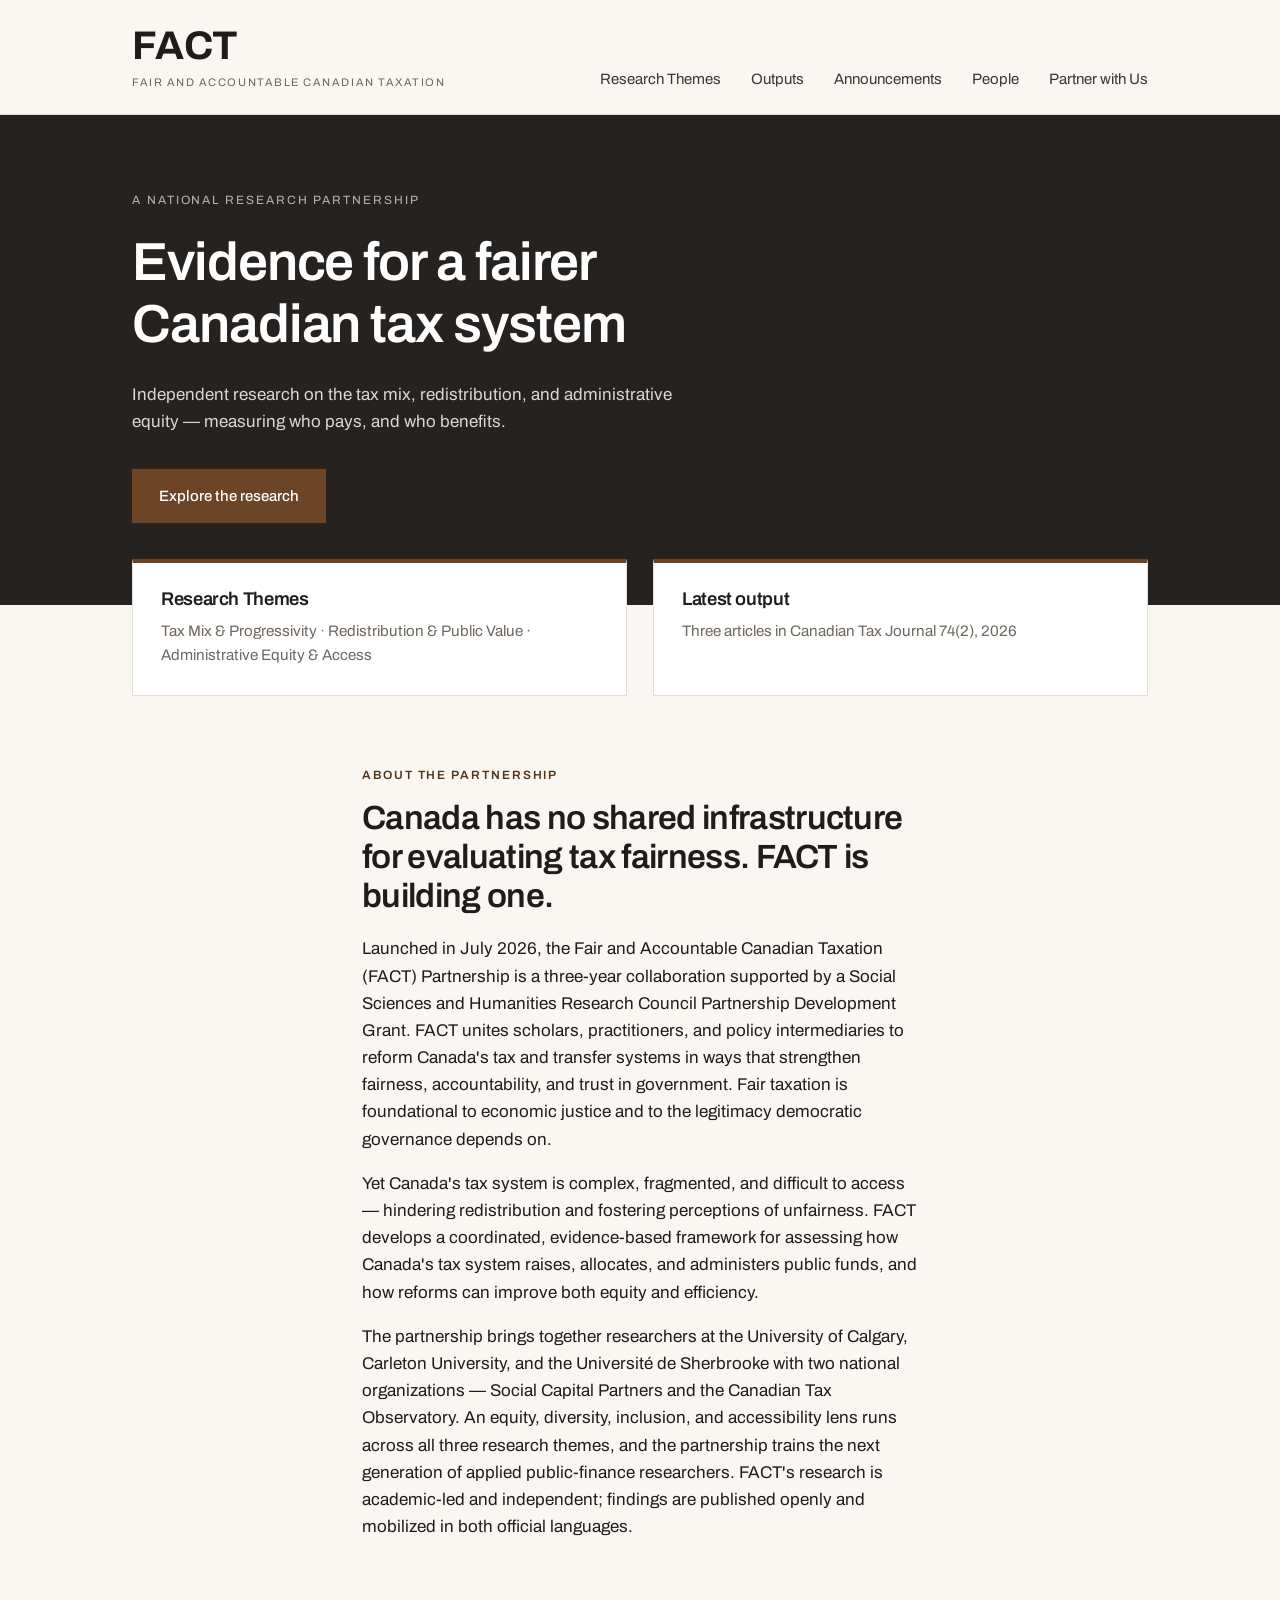
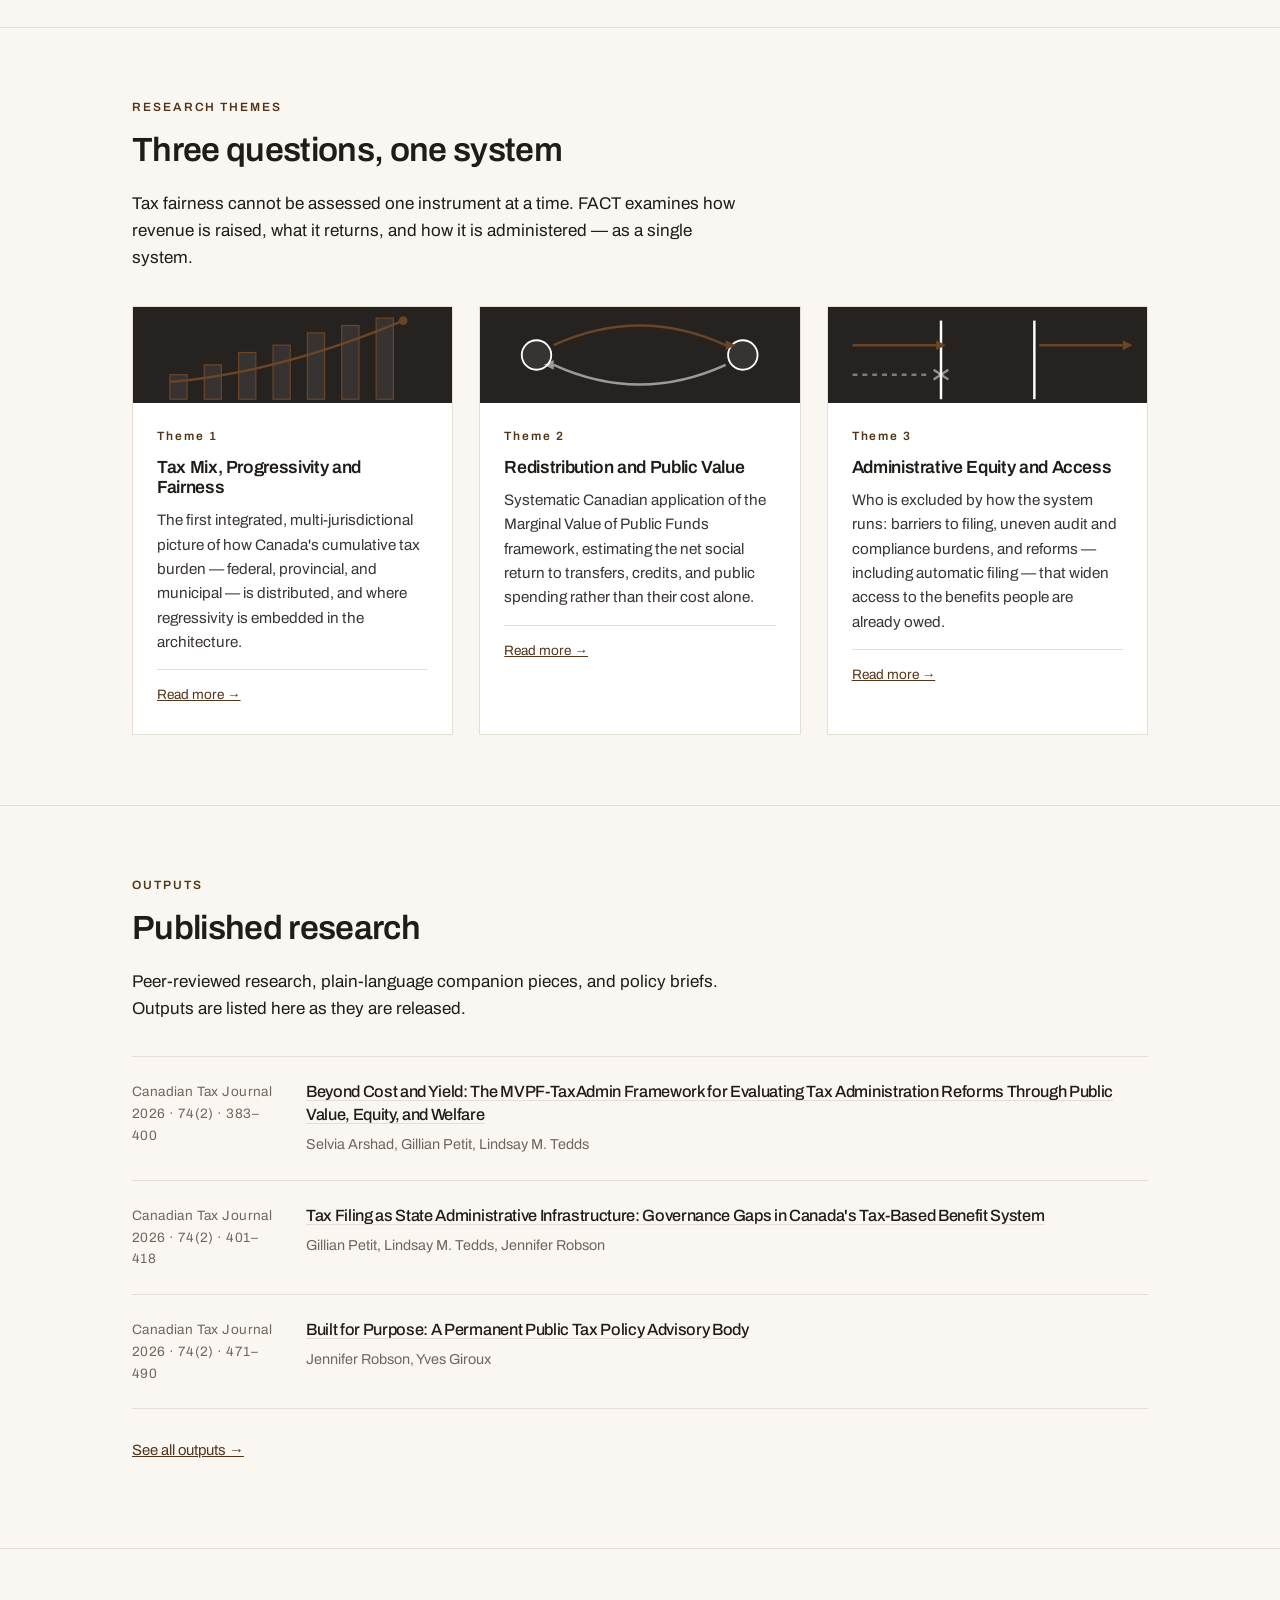
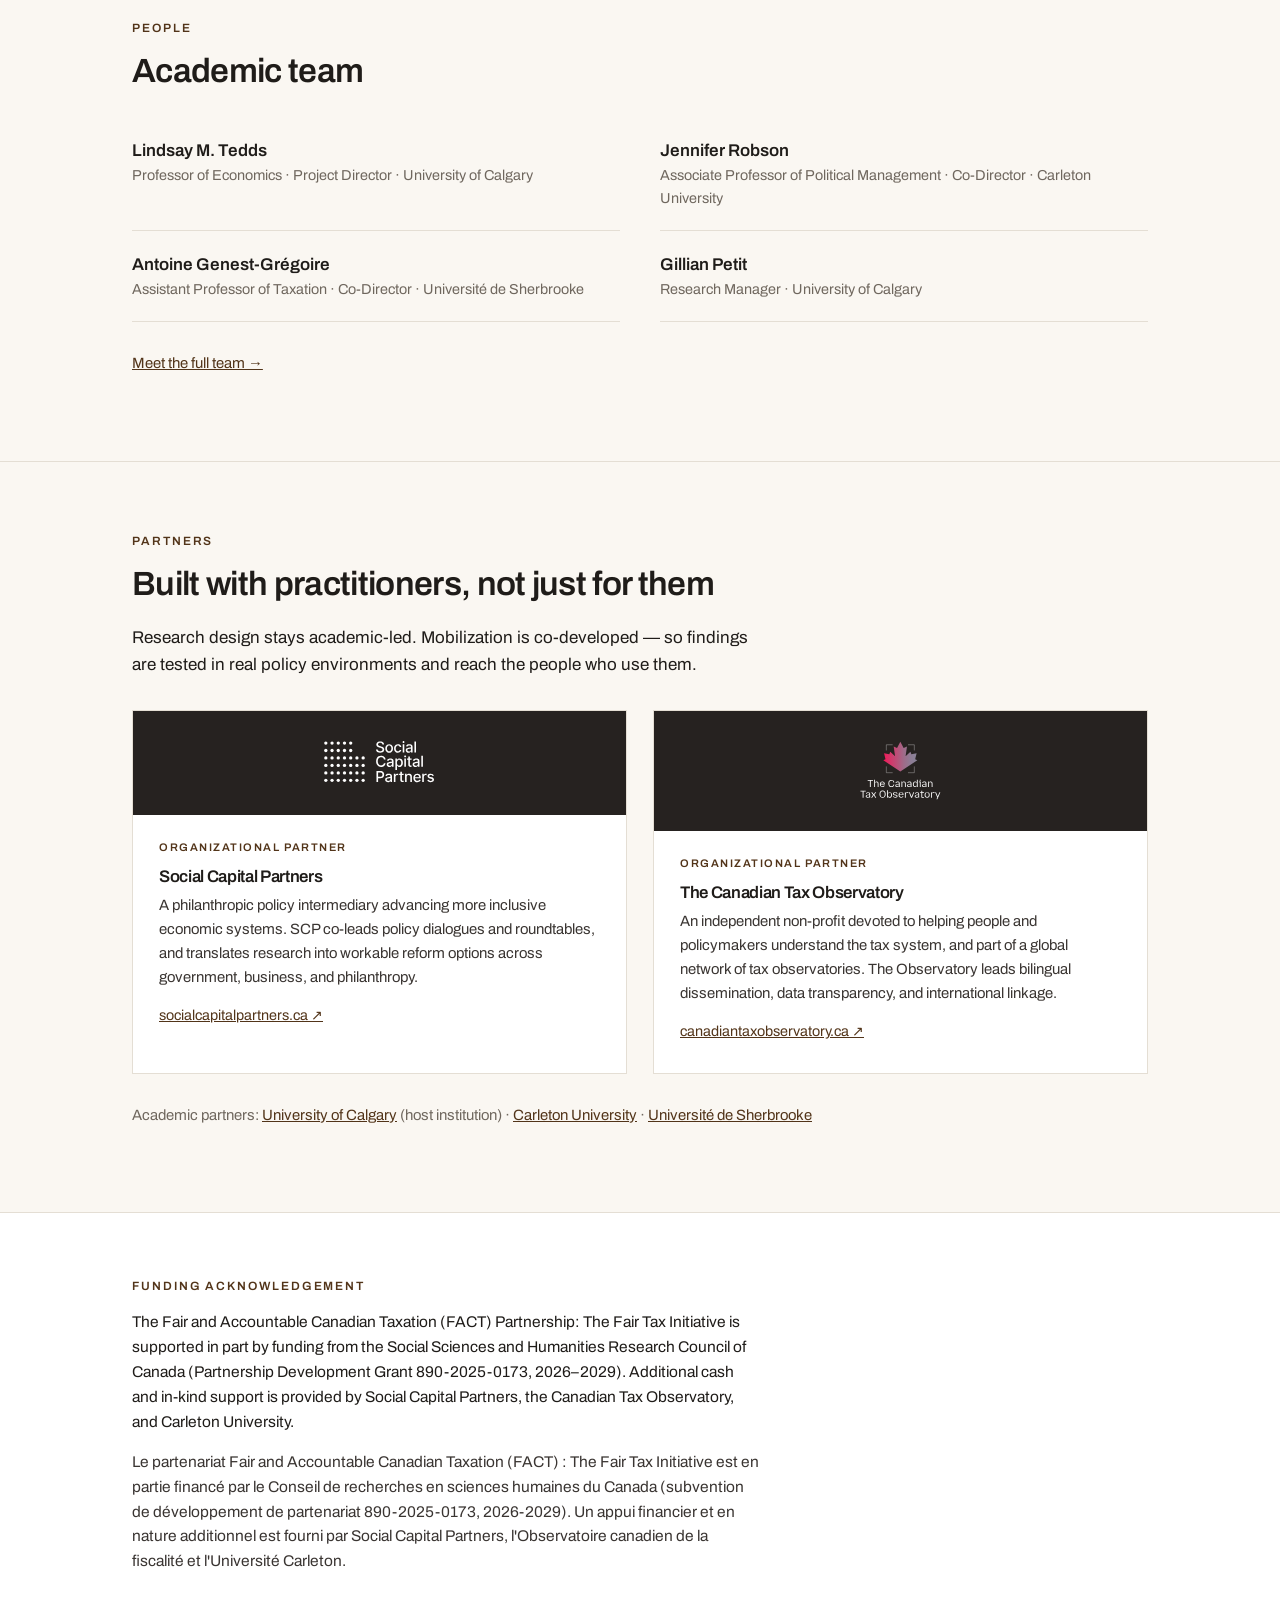
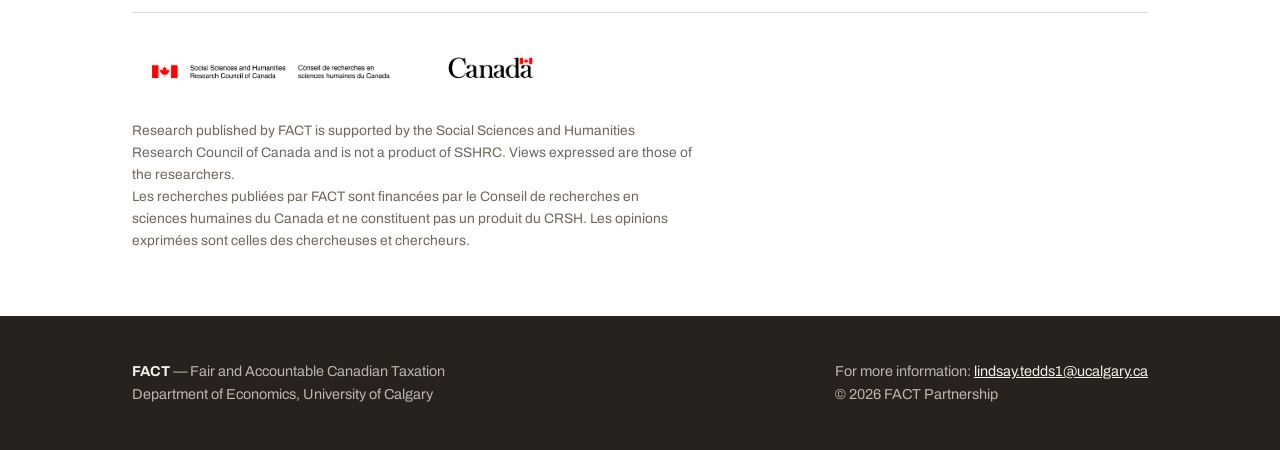
==== index.html @ dfdf55fe "Add files via upload" ====
<!DOCTYPE html>
<html lang="en">
<head>
<meta charset="utf-8">
<meta name="viewport" content="width=device-width, initial-scale=1">
<title>FACT — Fair and Accountable Canadian Taxation</title>

<meta name="description" content="FACT is a SSHRC-funded research partnership studying who pays and who benefits in Canada's tax system — tax mix and progressivity, redistribution and public value, and administrative equity.">
<meta name="keywords" content="tax fairness Canada, tax progressivity, marginal value of public funds, MVPF, tax administration, benefit take-up, auto-filing, SSHRC partnership, Canadian Tax Observatory, Social Capital Partners">
<link rel="canonical" href="https://factpartnership.ca/">
<meta name="robots" content="index, follow">
<meta name="author" content="Lindsay M. Tedds">
<meta property="og:type" content="website">
<meta property="og:title" content="FACT — Fair and Accountable Canadian Taxation">
<meta property="og:description" content="Independent research on the tax mix, redistribution, and administrative equity — measuring who pays, and who benefits.">
<meta property="og:url" content="https://factpartnership.ca/">
<meta property="og:site_name" content="FACT Partnership">
<meta name="twitter:card" content="summary">
<meta name="twitter:title" content="FACT — Fair and Accountable Canadian Taxation">
<meta name="twitter:description" content="Independent research on the tax mix, redistribution, and administrative equity — measuring who pays, and who benefits.">

<link rel="icon" href="data:image/svg+xml,%3Csvg xmlns='http://www.w3.org/2000/svg' viewBox='0 0 64 64'%3E%3Crect width='64' height='64' fill='%23262220'/%3E%3Ctext x='32' y='45' font-family='Georgia,serif' font-size='38' font-weight='700' fill='%23f7f4ef' text-anchor='middle'%3EF%3C/text%3E%3C/svg%3E">





<style>
/* latin */
@font-face {
  font-family: 'Archivo';
  font-style: normal;
  font-weight: 400;
  font-stretch: 100%;
  font-display: swap;
  src: url([data-uri]) format('woff2');
  unicode-range: U+0000-00FF, U+0131, U+0152-0153, U+02BB-02BC, U+02C6, U+02DA, U+02DC, U+0304, U+0308, U+0329, U+2000-206F, U+20AC, U+2122, U+2191, U+2193, U+2212, U+2215, U+FEFF, U+FFFD;
}
/* latin */
@font-face {
  font-family: 'Archivo';
  font-style: normal;
  font-weight: 500;
  font-stretch: 100%;
  font-display: swap;
  src: url([data-uri]) format('woff2');
  unicode-range: U+0000-00FF, U+0131, U+0152-0153, U+02BB-02BC, U+02C6, U+02DA, U+02DC, U+0304, U+0308, U+0329, U+2000-206F, U+20AC, U+2122, U+2191, U+2193, U+2212, U+2215, U+FEFF, U+FFFD;
}
/* latin */
@font-face {
  font-family: 'Archivo';
  font-style: normal;
  font-weight: 600;
  font-stretch: 100%;
  font-display: swap;
  src: url([data-uri]) format('woff2');
  unicode-range: U+0000-00FF, U+0131, U+0152-0153, U+02BB-02BC, U+02C6, U+02DA, U+02DC, U+0304, U+0308, U+0329, U+2000-206F, U+20AC, U+2122, U+2191, U+2193, U+2212, U+2215, U+FEFF, U+FFFD;
}
/* latin */
@font-face {
  font-family: 'Archivo';
  font-style: normal;
  font-weight: 700;
  font-stretch: 100%;
  font-display: swap;
  src: url([data-uri]) format('woff2');
  unicode-range: U+0000-00FF, U+0131, U+0152-0153, U+02BB-02BC, U+02C6, U+02DA, U+02DC, U+0304, U+0308, U+0329, U+2000-206F, U+20AC, U+2122, U+2191, U+2193, U+2212, U+2215, U+FEFF, U+FFFD;
}

</style>
<style>
/* FACT Partnership — factpartnership.ca
   Shared stylesheet. Colours and type live in :root below. */

:root{
  --ink:#262220;
  --ink-soft:#3a3532;
  --paper:#faf7f2;
  --card:#ffffff;
  --border:#e4ded4;
  --bronze:#6b4526;
  --bronze-dark:#523419;
  --text:#1f1c19;
  --muted:#6f675e;
  --on-dark:#f4f1ec;
  --on-dark-muted:#bdb5aa;
  --maxw:1080px;
}

*{box-sizing:border-box;}
html{scroll-behavior:smooth;}
body{
  margin:0;
  background:var(--paper);
  color:var(--text);
  font-family:'Archivo','Helvetica Neue',Arial,sans-serif;
  font-size:17px;
  line-height:1.6;
  -webkit-font-smoothing:antialiased;
}
h1,h2,h3{margin:0;font-weight:600;letter-spacing:-0.02em;line-height:1.15;}
p{margin:0 0 1em;}
a{color:var(--bronze-dark);}
a:focus-visible,button:focus-visible{outline:3px solid var(--bronze);outline-offset:3px;}

.wrap{max-width:var(--maxw);margin:0 auto;padding:0 32px;}

.skip{position:absolute;left:-9999px;}
.skip:focus{left:16px;top:16px;z-index:99;background:var(--card);padding:10px 16px;border:2px solid var(--bronze);}

/* ---------- Header ---------- */
.site-header{background:var(--paper);border-bottom:1px solid var(--border);}
.header-inner{display:flex;align-items:flex-end;justify-content:space-between;gap:24px;padding-top:26px;padding-bottom:22px;flex-wrap:wrap;}
.wordmark{display:block;text-decoration:none;color:var(--text);}
.wordmark .mark{font-size:40px;font-weight:700;letter-spacing:0.01em;line-height:1;}
.wordmark .expand{display:block;margin-top:7px;font-size:11px;letter-spacing:0.14em;text-transform:uppercase;color:var(--muted);}
nav ul{display:flex;gap:30px;list-style:none;margin:0;padding:0;flex-wrap:wrap;}
nav a{font-size:15px;color:var(--ink-soft);text-decoration:none;padding-bottom:5px;border-bottom:2px solid transparent;}
nav a:hover{border-bottom-color:var(--bronze);}
nav a.active{border-bottom-color:var(--bronze);color:var(--text);}

/* ---------- Hero ---------- */
.hero{background:var(--ink);color:var(--on-dark);padding:76px 0 82px;}
.hero--page{padding:56px 0 60px;}
.eyebrow{font-size:12px;letter-spacing:0.16em;text-transform:uppercase;color:var(--on-dark-muted);margin:0 0 22px;}
.hero h1{font-size:clamp(2.1rem,5.2vw,3.35rem);max-width:16ch;color:#fff;}
.hero--page h1{font-size:clamp(1.9rem,4.4vw,2.7rem);}
.hero .lede{margin:26px 0 34px;max-width:56ch;font-size:1.06rem;color:#ddd7ce;}
.hero--page .lede{margin-bottom:0;}
.btn{
  display:inline-block;background:var(--bronze);color:#fff;text-decoration:none;
  padding:14px 26px;font-size:15px;font-weight:500;border:1px solid var(--bronze);
  transition:background .18s ease;
}
.btn:hover{background:var(--bronze-dark);}

/* ---------- Cards row ---------- */
.card-row{display:grid;grid-template-columns:1fr 1fr;gap:26px;margin:-46px 0 0;position:relative;}
.card{
  background:var(--card);border:1px solid var(--border);border-top:4px solid var(--bronze);
  padding:26px 28px 28px;text-decoration:none;color:inherit;display:block;
}
.card h3{font-size:1.15rem;margin-bottom:8px;}
.card p{margin:0;color:var(--muted);font-size:0.95rem;}
a.card:hover{border-color:var(--bronze);}

/* ---------- Sections ---------- */
section{padding:70px 0;}
.section-label{font-size:12px;letter-spacing:0.16em;text-transform:uppercase;color:var(--bronze-dark);margin:0 0 14px;font-weight:600;}
h2{font-size:clamp(1.6rem,3.4vw,2.1rem);margin-bottom:20px;}
.measure{max-width:62ch;}
hr.rule{border:0;border-top:1px solid var(--border);margin:0;}

/* Themes */
.themes{display:grid;grid-template-columns:repeat(3,1fr);gap:26px;margin-top:34px;}
.theme{background:var(--card);border:1px solid var(--border);padding:0 0 28px;overflow:hidden;transition:border-color .18s ease,transform .18s ease;}
.theme:hover{border-color:var(--bronze);transform:translateY(-3px);}
.theme-motif{display:block;width:100%;height:96px;background:var(--ink);}
.theme-inner{padding:24px 24px 0;}
.theme .num{font-size:12px;letter-spacing:0.16em;color:var(--bronze-dark);font-weight:600;display:block;margin-bottom:12px;}
.theme h3{font-size:1.1rem;margin-bottom:10px;}
.theme p{font-size:0.95rem;color:var(--ink-soft);}
.theme .lead{font-size:0.85rem;color:var(--muted);margin:0;padding-top:14px;border-top:1px solid var(--border);}
.motif-line{stroke:#fff;fill:none;stroke-width:2;}
.motif-accent{stroke:var(--bronze);}
.motif-fill{fill:rgba(255,255,255,.08);}

/* Outputs */
.output{padding:24px 0;border-top:1px solid var(--border);display:grid;grid-template-columns:150px 1fr;gap:24px;}
.output:last-of-type{border-bottom:1px solid var(--border);}
.output .meta{font-size:0.85rem;color:var(--muted);letter-spacing:0.03em;}
.output h3{font-size:1.02rem;font-weight:500;line-height:1.4;margin-bottom:6px;}
.output h3 a{color:var(--text);text-decoration:none;border-bottom:1px solid var(--border);transition:border-color .15s ease;}
.output h3 a:hover{border-bottom-color:var(--bronze);}
.output .authors{font-size:0.9rem;color:var(--muted);margin:0;}

/* People */
.people{display:grid;grid-template-columns:repeat(2,1fr);gap:0 40px;margin-top:26px;}
.person{padding:20px 0;border-bottom:1px solid var(--border);}
.person .name{font-weight:600;}
.person .role{font-size:0.9rem;color:var(--muted);}

/* Partners */
.partners{display:grid;grid-template-columns:repeat(2,1fr);gap:26px;margin-top:32px;}
.partner{background:var(--card);border:1px solid var(--border);padding:26px 26px 28px;}
.partner .kind{font-size:11px;letter-spacing:0.14em;text-transform:uppercase;color:var(--bronze-dark);font-weight:600;display:block;margin-bottom:10px;}
.partner{padding:0;overflow:hidden;}
.partner-logo{display:flex;align-items:center;justify-content:center;background:var(--ink);padding:30px 26px;min-height:92px;}
.partner-logo svg{width:auto;max-width:78%;max-height:44px;}
.partner-logo.cto svg{max-height:60px;max-width:60%;}
.partner-inner{padding:24px 26px 28px;}
.partner-logo-link{display:block;}
.partner h3{font-size:1.05rem;margin-bottom:8px;}
.partner p{font-size:0.93rem;color:var(--ink-soft);margin-bottom:12px;}
.partner a{font-size:0.9rem;}
.affil{margin-top:30px;font-size:0.93rem;color:var(--muted);}

/* ---------- Announcements ---------- */
.entry{
  padding:44px 0;
  border-bottom:1px solid var(--border);
  display:grid;
  grid-template-columns:190px 1fr;
  gap:36px;
  scroll-margin-top:24px;
}
.entry:first-of-type{border-top:1px solid var(--border);}
.entry-meta .date{font-size:0.9rem;color:var(--muted);display:block;margin-bottom:12px;}
.tag{
  display:inline-block;font-size:11px;letter-spacing:0.13em;text-transform:uppercase;
  font-weight:600;color:var(--bronze-dark);background:#f2e9df;
  border:1px solid #e3d3c1;padding:5px 10px;
}
.entry-body h2{font-size:clamp(1.3rem,2.6vw,1.6rem);margin-bottom:16px;max-width:26ch;}
.entry-body .standfirst{font-size:1.05rem;color:var(--ink-soft);}
.entry-body p{max-width:64ch;}
.entry-body ul{max-width:64ch;padding-left:20px;margin:0 0 1em;}
.entry-body li{margin-bottom:8px;}
.entry-links{margin-top:22px;padding-top:18px;border-top:1px solid var(--border);font-size:0.92rem;}
.entry-links a{margin-right:20px;}
.entry-note{
  margin-top:26px;padding:18px 20px;background:var(--card);
  border:1px solid var(--border);border-left:3px solid var(--bronze);
  font-size:0.92rem;color:var(--ink-soft);
}
.entry-note p:last-child{margin-bottom:0;}
.empty-note{margin-top:40px;color:var(--muted);font-size:0.95rem;}

/* ---------- Research page ---------- */
.tblock{
  padding:56px 0;
  border-top:1px solid var(--border);
  display:grid;
  grid-template-columns:190px 1fr;
  gap:36px;
  scroll-margin-top:24px;
}
.tblock-meta .num{
  display:block;font-size:12px;letter-spacing:0.16em;text-transform:uppercase;
  color:var(--bronze-dark);font-weight:600;margin-bottom:16px;
}
.tblock-meta .lead-name{display:block;font-size:0.92rem;font-weight:600;line-height:1.4;}
.tblock-meta .lead-affil{font-weight:400;color:var(--muted);font-size:0.87rem;}
.tblock-body h2{font-size:clamp(1.4rem,2.9vw,1.85rem);margin-bottom:16px;max-width:22ch;}
.tblock-body p{max-width:64ch;}
.tblock-body .standfirst{font-size:1.05rem;color:var(--ink-soft);}
.sub-label{
  font-size:11px;letter-spacing:0.15em;text-transform:uppercase;font-weight:600;
  color:var(--bronze-dark);margin:32px 0 10px;
}

.projects{margin-top:4px;}
.project{
  display:grid;grid-template-columns:118px 1fr;gap:20px;
  padding:18px 0;border-top:1px solid var(--border);
}
.project:last-child{border-bottom:1px solid var(--border);}
.project strong{display:block;font-weight:600;margin-bottom:5px;}
.project p{margin:0;font-size:0.94rem;color:var(--ink-soft);max-width:60ch;}
.status{
  display:inline-block;align-self:start;font-size:10px;letter-spacing:0.12em;
  text-transform:uppercase;font-weight:600;padding:4px 9px;white-space:nowrap;
}
.status--active{color:#4a5c2f;background:#eef2e4;border:1px solid #dbe3ca;}
.status--dev{color:var(--muted);background:#f1ede7;border:1px solid var(--border);}

@media (max-width:820px){
  .tblock{grid-template-columns:1fr;gap:14px;padding:38px 0;}
  .project{grid-template-columns:1fr;gap:8px;}
}

/* ---------- Funding / acknowledgement ---------- */
.funding{background:#fff;border-top:1px solid var(--border);padding:64px 0;}
.ack-msg{max-width:70ch;font-size:0.97rem;}
.ack-msg.fr{color:var(--ink-soft);}
.sig-area{margin:38px 0 0;padding:34px 0 0;border-top:1px solid var(--border);}
.sig-area img{display:block;width:100%;max-width:420px;height:auto;}
.sig-note{margin:22px 0 0;font-size:0.86rem;color:var(--muted);max-width:70ch;}

/* ---------- Footer ---------- */
footer{background:var(--ink);color:var(--on-dark-muted);padding:44px 0;font-size:0.9rem;}
footer a{color:var(--on-dark);}
.foot-inner{display:flex;justify-content:space-between;gap:24px;flex-wrap:wrap;}

@media (max-width:820px){
  .card-row,.themes,.partners,.people{grid-template-columns:1fr;}
  .card-row{margin-top:-34px;gap:18px;}
  .output{grid-template-columns:1fr;gap:8px;}
  .entry{grid-template-columns:1fr;gap:16px;padding:34px 0;}
  .header-inner{align-items:flex-start;}
  section{padding:52px 0;}
  .wrap{padding:0 22px;}
}
@media (prefers-reduced-motion:reduce){
  html{scroll-behavior:auto;}
  *{transition:none !important;}
}

</style>
</head>
<body>

<a class="skip" href="#main">Skip to main content</a>

<header class="site-header">
  <div class="wrap header-inner">
    <a class="wordmark" href="#top">
      <span class="mark">FACT</span>
      <span class="expand">Fair and Accountable Canadian Taxation</span>
    </a>
    <nav aria-label="Main">
      <ul>
        <li><a href="research.html">Research Themes</a></li>
        <li><a href="outputs.html">Outputs</a></li>
        <li><a href="announcements.html">Announcements</a></li>
        <li><a href="people.html">People</a></li>
        <li><a href="partner.html">Partner with Us</a></li>
      </ul>
    </nav>
  </div>
</header>

<main id="main">

  <div class="hero" id="top">
    <div class="wrap">
      <p class="eyebrow">A national research partnership</p>
      <h1>Evidence for a fairer Canadian tax system</h1>
      <p class="lede">Independent research on the tax mix, redistribution, and administrative equity — measuring who pays, and who benefits.</p>
      <a class="btn" href="research.html">Explore the research</a>
    </div>
  </div>

  <div class="wrap">
    <div class="card-row">
      <a class="card" href="research.html">
        <h3>Research Themes</h3>
        <p>Tax Mix &amp; Progressivity · Redistribution &amp; Public Value · Administrative Equity &amp; Access</p>
      </a>
      <a class="card" href="#outputs">
        <h3>Latest output</h3>
        <p>Three articles in Canadian Tax Journal 74(2), 2026</p>
      </a>
    </div>
  </div>

  <section id="about">
    <div class="wrap measure">
      <p class="section-label">About the partnership</p>
      <h2>Canada has no shared infrastructure for evaluating tax fairness. FACT is building one.</h2>
      <p>Launched in July 2026, the Fair and Accountable Canadian Taxation (FACT) Partnership is a three-year collaboration supported by a Social Sciences and Humanities Research Council Partnership Development Grant. FACT unites scholars, practitioners, and policy intermediaries to reform Canada's tax and transfer systems in ways that strengthen fairness, accountability, and trust in government. Fair taxation is foundational to economic justice and to the legitimacy democratic governance depends on.</p>
      <p>Yet Canada's tax system is complex, fragmented, and difficult to access — hindering redistribution and fostering perceptions of unfairness. FACT develops a coordinated, evidence-based framework for assessing how Canada's tax system raises, allocates, and administers public funds, and how reforms can improve both equity and efficiency.</p>
      <p>The partnership brings together researchers at the University of Calgary, Carleton University, and the Université de Sherbrooke with two national organizations — Social Capital Partners and the Canadian Tax Observatory. An equity, diversity, inclusion, and accessibility lens runs across all three research themes, and the partnership trains the next generation of applied public-finance researchers. FACT's research is academic-led and independent; findings are published openly and mobilized in both official languages.</p>
    </div>
  </section>

  <hr class="rule">

  <section id="themes">
    <div class="wrap">
      <p class="section-label">Research themes</p>
      <h2>Three questions, one system</h2>
      <p class="measure">Tax fairness cannot be assessed one instrument at a time. FACT examines how revenue is raised, what it returns, and how it is administered — as a single system.</p>

      <div class="themes">
        <article class="theme">
          <svg class="theme-motif" viewBox="0 0 260 96" preserveAspectRatio="xMidYMid slice" xmlns="http://www.w3.org/2000/svg" role="img" aria-label="Rising distribution bars with a progressivity curve">
            <rect x="30" y="64" width="14" height="20" class="motif-fill" stroke="#6b4526" stroke-width="1"/>
            <rect x="58" y="56" width="14" height="28" class="motif-fill" stroke="#6b4526" stroke-width="1"/>
            <rect x="86" y="46" width="14" height="38" class="motif-fill" stroke="#6b4526" stroke-width="1"/>
            <rect x="114" y="40" width="14" height="44" class="motif-fill" stroke="#6b4526" stroke-width="1"/>
            <rect x="142" y="30" width="14" height="54" class="motif-fill" stroke="#6b4526" stroke-width="1"/>
            <rect x="170" y="24" width="14" height="60" class="motif-fill" stroke="#6b4526" stroke-width="1"/>
            <rect x="198" y="18" width="14" height="66" class="motif-fill" stroke="#6b4526" stroke-width="1"/>
            <path d="M30 70 Q120 62 220 20" class="motif-line motif-accent" stroke-width="2.2"/>
            <circle cx="220" cy="20" r="3.5" fill="#6b4526"/>
          </svg>
          <div class="theme-inner">
            <span class="num">Theme 1</span>
            <h3>Tax Mix, Progressivity and Fairness</h3>
            <p>The first integrated, multi-jurisdictional picture of how Canada's cumulative tax burden — federal, provincial, and municipal — is distributed, and where regressivity is embedded in the architecture.</p>
            <p class="lead"><a href="research.html#theme-1">Read more &rarr;</a></p>
          </div>
        </article>
        <article class="theme">
          <svg class="theme-motif" viewBox="0 0 260 96" preserveAspectRatio="xMidYMid slice" xmlns="http://www.w3.org/2000/svg" role="img" aria-label="Value flowing between two poles and returning">
            <circle cx="46" cy="48" r="12" class="motif-fill" stroke="#fff" stroke-width="1.5"/>
            <circle cx="214" cy="48" r="12" class="motif-fill" stroke="#fff" stroke-width="1.5"/>
            <path d="M60 40 Q130 8 200 40" class="motif-line motif-accent" stroke-width="2.2"/>
            <path d="M200 56 Q130 88 60 56" class="motif-line" stroke-width="2" opacity="0.55"/>
            <polygon points="200,36 208,40 200,44" fill="#6b4526"/>
            <polygon points="60,52 52,56 60,60" fill="#fff" opacity="0.55"/>
          </svg>
          <div class="theme-inner">
            <span class="num">Theme 2</span>
            <h3>Redistribution and Public Value</h3>
            <p>Systematic Canadian application of the Marginal Value of Public Funds framework, estimating the net social return to transfers, credits, and public spending rather than their cost alone.</p>
            <p class="lead"><a href="research.html#theme-2">Read more &rarr;</a></p>
          </div>
        </article>
        <article class="theme">
          <svg class="theme-motif" viewBox="0 0 260 96" preserveAspectRatio="xMidYMid slice" xmlns="http://www.w3.org/2000/svg" role="img" aria-label="A gateway where some paths pass through and one is blocked">
            <line x1="92" y1="20" x2="92" y2="84" class="motif-line" stroke-width="2"/>
            <line x1="168" y1="20" x2="168" y2="84" class="motif-line" stroke-width="2"/>
            <path d="M20 40 L88 40" class="motif-line motif-accent" stroke-width="2.2"/>
            <polygon points="88,36 96,40 88,44" fill="#6b4526"/>
            <path d="M172 40 L240 40" class="motif-line motif-accent" stroke-width="2.2"/>
            <polygon points="240,36 248,40 240,44" fill="#6b4526"/>
            <path d="M20 64 L84 64" class="motif-line" stroke-width="2" opacity="0.4" stroke-dasharray="4 4"/>
            <line x1="86" y1="60" x2="98" y2="68" class="motif-line" stroke-width="1.6" opacity="0.5"/>
            <line x1="98" y1="60" x2="86" y2="68" class="motif-line" stroke-width="1.6" opacity="0.5"/>
          </svg>
          <div class="theme-inner">
            <span class="num">Theme 3</span>
            <h3>Administrative Equity and Access</h3>
            <p>Who is excluded by how the system runs: barriers to filing, uneven audit and compliance burdens, and reforms — including automatic filing — that widen access to the benefits people are already owed.</p>
            <p class="lead"><a href="research.html#theme-3">Read more &rarr;</a></p>
          </div>
        </article>
      </div>
    </div>
  </section>

  <hr class="rule">

  <section id="outputs">
    <div class="wrap">
      <p class="section-label">Outputs</p>
      <h2>Published research</h2>
      <p class="measure">Peer-reviewed research, plain-language companion pieces, and policy briefs. Outputs are listed here as they are released.</p>

      <div style="margin-top:34px">
        <article class="output">
          <div class="meta">Canadian Tax Journal<br>2026 · 74(2) · 383&ndash;400</div>
          <div>
            <h3><a href="https://doi.org/10.32721/ctj.2026.74.2.pf.arshad" target="_blank" rel="noopener">Beyond Cost and Yield: The MVPF-TaxAdmin Framework for Evaluating Tax Administration Reforms Through Public Value, Equity, and Welfare</a></h3>
            <p class="authors">Selvia Arshad, Gillian Petit, Lindsay M. Tedds</p>
          </div>
        </article>
        <article class="output">
          <div class="meta">Canadian Tax Journal<br>2026 · 74(2) · 401&ndash;418</div>
          <div>
            <h3><a href="https://doi.org/10.32721/ctj.2026.74.2.pf.petit" target="_blank" rel="noopener">Tax Filing as State Administrative Infrastructure: Governance Gaps in Canada's Tax-Based Benefit System</a></h3>
            <p class="authors">Gillian Petit, Lindsay M. Tedds, Jennifer Robson</p>
          </div>
        </article>
        <article class="output">
          <div class="meta">Canadian Tax Journal<br>2026 · 74(2) · 471&ndash;490</div>
          <div>
            <h3><a href="https://doi.org/10.32721/ctj.2026.74.2.sym.robson" target="_blank" rel="noopener">Built for Purpose: A Permanent Public Tax Policy Advisory Body</a></h3>
            <p class="authors">Jennifer Robson, Yves Giroux</p>
          </div>
        </article>
      </div>
      <p class="affil"><a href="outputs.html">See all outputs &rarr;</a></p>
    </div>
  </section>

  <hr class="rule">

  <section id="people">
    <div class="wrap">
      <p class="section-label">People</p>
      <h2>Academic team</h2>
      <div class="people">
        <div class="person">
          <div class="name">Lindsay M. Tedds</div>
          <div class="role">Professor of Economics · Project Director · University of Calgary</div>
        </div>
        <div class="person">
          <div class="name">Jennifer Robson</div>
          <div class="role">Associate Professor of Political Management · Co-Director · Carleton University</div>
        </div>
        <div class="person">
          <div class="name">Antoine Genest-Grégoire</div>
          <div class="role">Assistant Professor of Taxation · Co-Director · Université de Sherbrooke</div>
        </div>
        <div class="person">
          <div class="name">Gillian Petit</div>
          <div class="role">Research Manager · University of Calgary</div>
        </div>
      </div>
      <p class="affil"><a href="people.html">Meet the full team &rarr;</a></p>
    </div>
  </section>

  <hr class="rule">

  <section id="partners">
    <div class="wrap">
      <p class="section-label">Partners</p>
      <h2>Built with practitioners, not just for them</h2>
      <p class="measure">Research design stays academic-led. Mobilization is co-developed — so findings are tested in real policy environments and reach the people who use them.</p>

      <div class="partners">
        <article class="partner">
          <a class="partner-logo-link" href="https://socialcapitalpartners.ca/" target="_blank" rel="noopener" aria-label="Social Capital Partners website">
            <div class="partner-logo scp"><svg role="img" aria-label="Social Capital Partners" id="scp-Layer_1" xmlns="http://www.w3.org/2000/svg" version="1.1" viewBox="0 0 899.2 357.5">
  
  <defs>
    <style>
      .scp-st0 {
        fill: #fff;
      }
    </style>
  </defs>
  <g>
    <path class="scp-st0" d="M456.1,94.9c-6.7,0-12.4-1-17.3-3.1-4.9-2.1-8.7-5.1-11.5-9-2.8-3.9-4.3-8.6-4.6-13.9h13.5c.3,3.2,1.3,5.9,3.1,8.1,1.8,2.1,4.2,3.7,7.1,4.8,2.9,1,6.1,1.6,9.6,1.6s7.2-.6,10.2-1.8c3-1.2,5.3-2.9,7-5.1,1.7-2.2,2.5-4.7,2.5-7.6s-.7-4.8-2.2-6.5-3.5-3.1-6.1-4.2c-2.6-1.1-5.4-2.1-8.6-2.9l-10.5-2.9c-7.2-1.9-12.9-4.8-17-8.6-4.2-3.8-6.2-8.8-6.2-15s1.4-9.6,4.2-13.5c2.8-3.8,6.5-6.8,11.3-8.9,4.8-2.1,10.1-3.2,16.1-3.2s11.4,1.1,16,3.2c4.6,2.1,8.3,5,11,8.7,2.7,3.7,4.1,7.9,4.2,12.7h-13c-.5-4.1-2.4-7.3-5.7-9.6-3.3-2.3-7.6-3.4-12.7-3.4s-6.7.6-9.4,1.7c-2.7,1.1-4.8,2.7-6.2,4.7-1.5,2-2.2,4.3-2.2,6.9s.9,5.1,2.6,6.8c1.7,1.8,3.9,3.1,6.3,4.2,2.5,1,4.9,1.8,7.2,2.5l8.7,2.3c2.8.7,5.7,1.7,8.7,2.9s5.8,2.8,8.4,4.7c2.6,1.9,4.6,4.3,6.2,7.2,1.6,2.9,2.4,6.3,2.4,10.3s-1.3,9.4-3.9,13.4c-2.6,3.9-6.3,7-11.3,9.3-4.9,2.3-10.9,3.4-17.8,3.4Z"/>
    <path class="scp-st0" d="M529.5,94.9c-6.3,0-11.7-1.4-16.4-4.3-4.7-2.9-8.3-6.9-10.9-12.1-2.6-5.2-3.9-11.2-3.9-18.1s1.3-13,3.9-18.2c2.6-5.2,6.2-9.2,10.9-12.1,4.7-2.9,10.2-4.3,16.4-4.3s11.8,1.4,16.5,4.3c4.7,2.9,8.3,6.9,10.9,12.1,2.6,5.2,3.9,11.3,3.9,18.2s-1.3,12.9-3.9,18.1c-2.6,5.2-6.2,9.2-10.9,12.1-4.7,2.9-10.2,4.3-16.5,4.3ZM529.5,83.9c4.1,0,7.5-1.1,10.2-3.2,2.7-2.2,4.7-5,6-8.6,1.3-3.6,1.9-7.5,1.9-11.7s-.6-8.3-1.9-11.9c-1.3-3.6-3.3-6.5-6-8.6-2.7-2.2-6.1-3.2-10.2-3.2s-7.4,1.1-10.1,3.2c-2.7,2.2-4.6,5-6,8.6-1.3,3.6-2,7.5-2,11.9s.7,8.1,2,11.7c1.3,3.6,3.3,6.4,6,8.6,2.7,2.2,6,3.2,10.1,3.2Z"/>
    <path class="scp-st0" d="M600.6,94.9c-6.4,0-12-1.5-16.6-4.4-4.7-3-8.3-7-10.8-12.2-2.5-5.2-3.8-11.1-3.8-17.8s1.3-12.8,3.9-18c2.6-5.2,6.2-9.3,10.8-12.2,4.6-2.9,10.1-4.4,16.4-4.4s9.6.9,13.6,2.8c4,1.9,7.2,4.5,9.6,7.9,2.5,3.4,3.9,7.3,4.3,11.9h-12.7c-.4-2.1-1.3-4.1-2.5-5.8-1.3-1.8-2.9-3.2-4.9-4.2-2-1-4.5-1.6-7.2-1.6s-6.8.9-9.5,2.8c-2.7,1.9-4.8,4.6-6.3,8.1-1.5,3.5-2.3,7.7-2.3,12.5s.7,9,2.2,12.6c1.5,3.6,3.6,6.4,6.3,8.3,2.7,1.9,5.9,2.9,9.5,2.9s7-1,9.6-3.1c2.7-2.1,4.4-4.9,5.1-8.5h12.7c-.4,4.4-1.8,8.2-4.2,11.6-2.4,3.4-5.5,6.1-9.5,8-4,2-8.6,2.9-13.8,2.9Z"/>
    <path class="scp-st0" d="M646.3,16.3c-2.3,0-4.2-.8-5.8-2.3-1.6-1.5-2.4-3.3-2.4-5.4s.8-4,2.4-5.5c1.6-1.5,3.5-2.3,5.8-2.3s4.2.8,5.8,2.3c1.6,1.5,2.4,3.4,2.4,5.5s-.8,3.9-2.4,5.4c-1.6,1.5-3.5,2.3-5.8,2.3ZM639.7,93.5V26.6h12.9v66.9h-12.9Z"/>
    <path class="scp-st0" d="M687,94.9c-4.2,0-8.1-.8-11.5-2.4-3.4-1.6-6.1-3.9-8.1-6.9-2-3-3-6.7-3-11.1s.7-6.9,2.2-9.3c1.5-2.4,3.4-4.3,5.9-5.8,2.5-1.4,5.2-2.5,8.3-3.2,3-.7,6.1-1.3,9.3-1.7,4-.4,7.3-.8,9.8-1.1,2.5-.3,4.3-.8,5.4-1.5,1.1-.7,1.7-1.8,1.7-3.4v-.3c0-3.8-1.1-6.7-3.2-8.8-2.1-2.1-5.3-3.1-9.5-3.1s-7.8.9-10.3,2.8c-2.5,1.9-4.3,4-5.2,6.4l-12.3-2.8c1.5-4.1,3.6-7.4,6.4-9.8,2.8-2.5,6-4.3,9.7-5.5,3.7-1.2,7.5-1.7,11.5-1.7s5.5.3,8.5.9c3,.6,5.8,1.8,8.5,3.4,2.7,1.7,4.8,4,6.5,7.1,1.7,3.1,2.5,7,2.5,11.9v44.4h-12.8v-9.2h-.5c-.8,1.6-2,3.3-3.7,4.9-1.7,1.6-3.9,3-6.5,4.1-2.6,1.1-5.8,1.6-9.5,1.6ZM689.8,84.5c3.6,0,6.7-.7,9.3-2.1,2.6-1.4,4.5-3.3,5.9-5.6,1.4-2.3,2-4.8,2-7.4v-8.7c-.5.4-1.4.9-2.7,1.3-1.3.4-2.8.7-4.5,1-1.7.3-3.3.5-4.9.7-1.6.2-2.9.4-4,.5-2.5.4-4.8.9-6.9,1.6-2.1.7-3.7,1.8-5,3.2-1.3,1.4-1.9,3.3-1.9,5.6s1.2,5.7,3.6,7.3c2.4,1.6,5.4,2.5,9.1,2.5Z"/>
    <path class="scp-st0" d="M747.8,4.3v89.2h-12.9V4.3h12.9Z"/>
    <path class="scp-st0" d="M463.5,210.9c-7.7,0-14.5-1.8-20.6-5.5-6.1-3.7-10.8-8.9-14.3-15.8-3.5-6.8-5.2-15-5.2-24.5s1.7-17.7,5.2-24.6c3.5-6.8,8.3-12.1,14.3-15.8,6-3.7,12.9-5.5,20.6-5.5s9.1.7,13.3,2c4.1,1.4,7.8,3.3,11.1,5.9,3.3,2.6,6,5.8,8.1,9.5,2.1,3.8,3.6,8,4.3,12.8h-13.5c-.5-2.9-1.5-5.5-2.9-7.7-1.4-2.2-3.2-4.1-5.2-5.6-2.1-1.5-4.4-2.7-6.9-3.5-2.5-.8-5.2-1.2-8.1-1.2-5.1,0-9.7,1.3-13.8,3.9-4.1,2.6-7.3,6.4-9.6,11.4-2.3,5-3.5,11.1-3.5,18.3s1.2,13.4,3.5,18.3c2.4,5,5.6,8.7,9.6,11.3,4.1,2.6,8.6,3.8,13.7,3.8s5.5-.4,8-1.1c2.5-.8,4.8-1.9,6.9-3.4,2.1-1.5,3.8-3.4,5.2-5.5,1.4-2.2,2.4-4.7,3-7.6h13.5c-.7,4.4-2.1,8.5-4.1,12.1-2.1,3.7-4.7,6.8-8,9.5-3.2,2.7-6.9,4.7-11.1,6.2-4.2,1.5-8.7,2.2-13.6,2.2Z"/>
    <path class="scp-st0" d="M532.2,211.1c-4.2,0-8.1-.8-11.5-2.4-3.4-1.6-6.1-3.9-8.1-6.9-2-3-3-6.7-3-11.1s.7-6.9,2.2-9.3c1.5-2.4,3.4-4.3,5.9-5.8,2.5-1.4,5.2-2.5,8.3-3.2,3-.7,6.1-1.3,9.3-1.7,4-.4,7.3-.8,9.8-1.1,2.5-.3,4.3-.8,5.4-1.5,1.1-.7,1.7-1.8,1.7-3.4v-.3c0-3.8-1.1-6.7-3.2-8.8-2.1-2.1-5.3-3.1-9.5-3.1s-7.8.9-10.3,2.8c-2.5,1.9-4.3,4-5.2,6.4l-12.3-2.8c1.5-4.1,3.6-7.4,6.4-9.8,2.8-2.5,6-4.3,9.7-5.5,3.7-1.2,7.5-1.7,11.5-1.7s5.5.3,8.5.9c3,.6,5.8,1.8,8.5,3.4,2.7,1.7,4.8,4,6.5,7.1,1.7,3.1,2.5,7,2.5,11.9v44.4h-12.8v-9.2h-.5c-.8,1.6-2,3.3-3.7,4.9-1.7,1.6-3.9,3-6.5,4.1-2.6,1.1-5.8,1.6-9.5,1.6ZM535,200.7c3.6,0,6.7-.7,9.3-2.1,2.6-1.4,4.5-3.3,5.9-5.6,1.4-2.3,2-4.8,2-7.4v-8.7c-.5.4-1.4.9-2.7,1.3-1.3.4-2.8.7-4.5,1-1.7.3-3.3.5-4.9.7-1.6.2-2.9.4-4,.5-2.5.4-4.8.9-6.9,1.6-2.1.7-3.7,1.8-5,3.2-1.3,1.4-1.9,3.3-1.9,5.6s1.2,5.7,3.6,7.3c2.4,1.6,5.4,2.5,9.1,2.5Z"/>
    <path class="scp-st0" d="M580.1,234.7v-91.9h12.6v10.9h1.1c.8-1.4,1.9-3,3.3-4.8,1.4-1.8,3.4-3.4,6-4.8,2.6-1.4,5.9-2.1,10-2.1s10.2,1.4,14.4,4.1c4.2,2.7,7.5,6.6,10,11.8,2.4,5.1,3.7,11.4,3.7,18.6s-1.2,13.4-3.6,18.5c-2.4,5.2-5.7,9.1-9.9,11.9-4.2,2.8-9,4.2-14.5,4.2s-7.3-.7-9.9-2.1c-2.6-1.4-4.6-3-6-4.8-1.5-1.8-2.6-3.5-3.4-4.8h-.7v35.4h-12.9ZM610.2,199.9c3.9,0,7.1-1,9.7-3.1,2.6-2.1,4.6-4.9,5.9-8.5,1.3-3.6,2-7.6,2-12.1s-.7-8.4-2-11.9c-1.3-3.5-3.3-6.3-5.9-8.3-2.6-2-5.8-3.1-9.8-3.1s-7,1-9.6,2.9c-2.6,1.9-4.6,4.6-5.9,8.1-1.3,3.5-2,7.6-2,12.2s.7,8.8,2,12.3c1.4,3.6,3.3,6.3,6,8.3,2.6,2,5.8,3,9.5,3Z"/>
    <path class="scp-st0" d="M659.4,132.5c-2.3,0-4.2-.8-5.8-2.3-1.6-1.5-2.4-3.3-2.4-5.4s.8-4,2.4-5.5c1.6-1.5,3.5-2.3,5.8-2.3s4.2.8,5.8,2.3c1.6,1.5,2.4,3.4,2.4,5.5s-.8,3.9-2.4,5.4c-1.6,1.5-3.5,2.3-5.8,2.3ZM652.8,209.7v-66.9h12.9v66.9h-12.9Z"/>
    <path class="scp-st0" d="M711.8,142.8v10.5h-36.5v-10.5h36.5ZM685,126.8h13v63.2c0,3.1.6,5.3,1.9,6.7,1.3,1.4,3.3,2.1,6.2,2.1s1.4,0,2.2-.1c.8,0,1.6-.2,2.4-.4l2.5,10.8c-1.3.4-2.8.8-4.3,1-1.6.2-3.1.4-4.7.4-5.8,0-10.4-1.6-13.9-4.9-3.5-3.3-5.2-7.6-5.2-13v-65.8Z"/>
    <path class="scp-st0" d="M742.9,211.1c-4.2,0-8.1-.8-11.5-2.4-3.4-1.6-6.1-3.9-8.1-6.9-2-3-3-6.7-3-11.1s.7-6.9,2.2-9.3c1.5-2.4,3.4-4.3,5.9-5.8,2.5-1.4,5.2-2.5,8.3-3.2,3-.7,6.1-1.3,9.3-1.7,4-.4,7.3-.8,9.8-1.1,2.5-.3,4.3-.8,5.4-1.5,1.1-.7,1.7-1.8,1.7-3.4v-.3c0-3.8-1.1-6.7-3.2-8.8-2.1-2.1-5.3-3.1-9.5-3.1s-7.8.9-10.3,2.8c-2.5,1.9-4.3,4-5.2,6.4l-12.3-2.8c1.5-4.1,3.6-7.4,6.4-9.8,2.8-2.5,6-4.3,9.7-5.5,3.7-1.2,7.5-1.7,11.5-1.7s5.5.3,8.5.9c3,.6,5.8,1.8,8.5,3.4,2.7,1.7,4.8,4,6.5,7.1,1.7,3.1,2.5,7,2.5,11.9v44.4h-12.8v-9.2h-.5c-.8,1.6-2,3.3-3.7,4.9-1.7,1.6-3.9,3-6.5,4.1-2.6,1.1-5.8,1.6-9.5,1.6ZM745.7,200.7c3.6,0,6.7-.7,9.3-2.1,2.6-1.4,4.5-3.3,5.9-5.6,1.4-2.3,2-4.8,2-7.4v-8.7c-.5.4-1.4.9-2.7,1.3-1.3.4-2.8.7-4.5,1-1.7.3-3.3.5-4.9.7-1.6.2-2.9.4-4,.5-2.5.4-4.8.9-6.9,1.6-2.1.7-3.7,1.8-5,3.2-1.3,1.4-1.9,3.3-1.9,5.6s1.2,5.7,3.6,7.3c2.4,1.6,5.4,2.5,9.1,2.5Z"/>
    <path class="scp-st0" d="M803.8,120.5v89.2h-12.9v-89.2h12.9Z"/>
    <path class="scp-st0" d="M426.3,333.1v-89.2h31.8c6.9,0,12.6,1.3,17.2,3.8,4.5,2.5,8,6,10.2,10.4s3.4,9.3,3.4,14.8-1.1,10.4-3.4,14.8c-2.3,4.4-5.7,7.8-10.3,10.4-4.6,2.5-10.3,3.8-17.3,3.8h-21.8v-11.4h20.5c4.4,0,8-.8,10.7-2.3,2.7-1.5,4.7-3.6,6-6.3,1.3-2.7,1.9-5.7,1.9-9s-.6-6.4-1.9-9c-1.3-2.6-3.3-4.7-6-6.1-2.8-1.5-6.3-2.2-10.8-2.2h-16.9v77.6h-13.5Z"/>
    <path class="scp-st0" d="M519.7,334.5c-4.2,0-8.1-.8-11.5-2.4-3.4-1.6-6.1-3.9-8.1-6.9-2-3-3-6.7-3-11.1s.7-6.9,2.2-9.3c1.5-2.4,3.4-4.3,5.9-5.8,2.5-1.4,5.2-2.5,8.3-3.2,3-.7,6.1-1.3,9.3-1.7,4-.4,7.3-.8,9.8-1.1,2.5-.3,4.3-.8,5.4-1.5,1.1-.7,1.7-1.8,1.7-3.4v-.3c0-3.8-1.1-6.7-3.2-8.8-2.1-2.1-5.3-3.1-9.5-3.1s-7.8.9-10.3,2.8c-2.5,1.9-4.3,4-5.2,6.4l-12.3-2.8c1.5-4.1,3.6-7.4,6.4-9.8,2.8-2.5,6-4.3,9.7-5.5,3.7-1.2,7.5-1.7,11.5-1.7s5.5.3,8.5.9c3,.6,5.8,1.8,8.5,3.4,2.7,1.7,4.8,4,6.5,7.1,1.7,3.1,2.5,7,2.5,11.9v44.4h-12.8v-9.2h-.5c-.8,1.6-2,3.3-3.7,4.9-1.7,1.6-3.9,3-6.5,4.1-2.6,1.1-5.8,1.6-9.5,1.6ZM522.5,324.1c3.6,0,6.7-.7,9.3-2.1,2.6-1.4,4.5-3.3,5.9-5.6,1.4-2.3,2-4.8,2-7.4v-8.7c-.5.4-1.4.9-2.7,1.3-1.3.4-2.8.7-4.5,1-1.7.3-3.3.5-4.9.7-1.6.2-2.9.4-4,.5-2.5.4-4.8.9-6.9,1.6-2.1.7-3.7,1.8-5,3.2-1.3,1.4-1.9,3.3-1.9,5.6s1.2,5.7,3.6,7.3c2.4,1.6,5.4,2.5,9.1,2.5Z"/>
    <path class="scp-st0" d="M567.6,333.1v-66.9h12.5v10.7h.7c1.2-3.6,3.4-6.4,6.5-8.5,3.1-2.1,6.6-3.1,10.5-3.1s1.7,0,2.8,0c1.1,0,2,.1,2.7.2v12.5c-.5-.2-1.4-.3-2.8-.5-1.3-.2-2.7-.2-4-.2-3.1,0-5.8.6-8.2,1.9-2.4,1.3-4.3,3.1-5.7,5.3-1.4,2.3-2.1,4.9-2.1,7.8v40.8h-12.9Z"/>
    <path class="scp-st0" d="M647,266.2v10.5h-36.5v-10.5h36.5ZM620.2,250.2h13v63.2c0,3.1.6,5.3,1.9,6.7,1.3,1.4,3.3,2.1,6.2,2.1s1.4,0,2.2-.1c.8,0,1.6-.2,2.4-.4l2.5,10.8c-1.3.4-2.8.8-4.3,1-1.6.2-3.1.4-4.7.4-5.8,0-10.4-1.6-13.9-4.9-3.5-3.3-5.2-7.6-5.2-13v-65.8Z"/>
    <path class="scp-st0" d="M671.6,293.4v39.7h-12.9v-66.9h12.6v11h.9c1.5-3.6,3.9-6.5,7.1-8.7,3.2-2.1,7.4-3.2,12.5-3.2s8.5.9,11.9,2.8c3.4,1.9,6.1,4.7,8,8.5,1.9,3.8,2.8,8.4,2.8,13.9v42.5h-12.9v-40.9c0-4.8-1.3-8.6-3.8-11.4-2.6-2.8-6-4.2-10.4-4.2s-5.7.7-8.1,2c-2.4,1.3-4.2,3.2-5.6,5.7-1.4,2.5-2,5.5-2,9.1Z"/>
    <path class="scp-st0" d="M758.2,334.5c-6.5,0-12.2-1.4-17-4.3-4.8-2.8-8.5-6.8-11-12-2.6-5.2-3.9-11.2-3.9-18.1s1.3-12.9,3.8-18.1c2.5-5.2,6.1-9.3,10.7-12.2s10-4.4,16.3-4.4,7.5.6,11,1.9c3.6,1.2,6.7,3.2,9.6,5.9,2.8,2.7,5.1,6.1,6.7,10.4,1.7,4.3,2.5,9.4,2.5,15.4v4.7h-53.2v-9.8h46.5l-6,3.2c0-4.1-.6-7.7-1.9-10.9-1.3-3.2-3.2-5.6-5.7-7.4-2.5-1.8-5.7-2.7-9.4-2.7s-7,.9-9.6,2.7c-2.7,1.8-4.7,4.2-6.1,7.1-1.4,3-2.1,6.2-2.1,9.7v6.6c0,4.6.8,8.5,2.4,11.7,1.6,3.2,3.8,5.6,6.7,7.3,2.9,1.7,6.2,2.5,10,2.5s4.7-.4,6.7-1.1c2-.7,3.8-1.8,5.2-3.2,1.5-1.4,2.6-3.2,3.4-5.3l12.3,2.3c-1,3.6-2.8,6.7-5.3,9.5-2.5,2.7-5.7,4.8-9.5,6.3-3.8,1.5-8.2,2.2-13,2.2Z"/>
    <path class="scp-st0" d="M798.4,333.1v-66.9h12.5v10.7h.7c1.2-3.6,3.4-6.4,6.5-8.5,3.1-2.1,6.6-3.1,10.5-3.1s1.7,0,2.8,0c1.1,0,2,.1,2.7.2v12.5c-.5-.2-1.4-.3-2.8-.5-1.3-.2-2.7-.2-4-.2-3.1,0-5.8.6-8.2,1.9-2.4,1.3-4.3,3.1-5.7,5.3-1.4,2.3-2.1,4.9-2.1,7.8v40.8h-12.9Z"/>
    <path class="scp-st0" d="M892.9,282.6l-11.8,2c-.8-2.2-2.2-4.3-4.2-6.2-2.1-1.9-5.1-2.8-9.2-2.8s-6.7.8-9.2,2.5c-2.5,1.7-3.7,3.8-3.7,6.3s.8,4.1,2.5,5.4c1.7,1.4,4.3,2.5,7.9,3.4l10.7,2.4c6.1,1.4,10.7,3.6,13.7,6.6,3,3,4.5,6.8,4.5,11.5s-1.2,7.6-3.5,10.7c-2.3,3.1-5.5,5.6-9.6,7.4-4.1,1.8-8.9,2.7-14.2,2.7s-13.6-1.6-18.3-4.8c-4.7-3.2-7.6-7.8-8.7-13.6l12.5-1.9c.8,3.3,2.4,5.7,4.9,7.4,2.5,1.7,5.6,2.5,9.5,2.5s7.6-.9,10.2-2.7c2.6-1.8,3.9-4,3.9-6.5,0-4.2-3.2-7.1-9.5-8.6l-11.3-2.5c-6.3-1.4-10.9-3.7-13.9-6.8-3-3.1-4.5-7-4.5-11.7s1.1-7.4,3.3-10.4c2.2-3,5.3-5.3,9.2-7,3.9-1.7,8.3-2.5,13.3-2.5,7.3,0,13,1.6,17.1,4.7,4.1,3.2,6.9,7.3,8.2,12.5Z"/>
  </g>
  <g>
    <circle class="scp-st0" cx="14.7" cy="319.9" r="13.4"/>
    <circle class="scp-st0" cx="65.3" cy="319.9" r="13.4"/>
    <circle class="scp-st0" cx="115.9" cy="319.9" r="13.4"/>
    <circle class="scp-st0" cx="166.4" cy="319.9" r="13.4"/>
    <circle class="scp-st0" cx="217" cy="319.9" r="13.4"/>
    <circle class="scp-st0" cx="267.6" cy="319.9" r="13.4"/>
    <circle class="scp-st0" cx="318.2" cy="319.9" r="13.4"/>
  </g>
  <g>
    <circle class="scp-st0" cx="14.7" cy="259.2" r="13.4"/>
    <circle class="scp-st0" cx="65.3" cy="259.2" r="13.4"/>
    <circle class="scp-st0" cx="115.9" cy="259.2" r="13.4"/>
    <circle class="scp-st0" cx="166.4" cy="259.2" r="13.4"/>
    <circle class="scp-st0" cx="217" cy="259.2" r="13.4"/>
    <circle class="scp-st0" cx="267.6" cy="259.2" r="13.4"/>
    <circle class="scp-st0" cx="318.2" cy="259.2" r="13.4"/>
  </g>
  <g>
    <circle class="scp-st0" cx="14.7" cy="198.5" r="13.4"/>
    <circle class="scp-st0" cx="65.3" cy="198.5" r="13.4"/>
    <circle class="scp-st0" cx="115.9" cy="198.5" r="13.4"/>
    <circle class="scp-st0" cx="166.4" cy="198.5" r="13.4"/>
    <circle class="scp-st0" cx="217" cy="198.5" r="13.4"/>
    <circle class="scp-st0" cx="267.6" cy="198.5" r="13.4"/>
    <circle class="scp-st0" cx="318.2" cy="198.5" r="13.4"/>
  </g>
  <g>
    <circle class="scp-st0" cx="14.7" cy="137.9" r="13.4"/>
    <circle class="scp-st0" cx="65.3" cy="137.9" r="13.4"/>
    <circle class="scp-st0" cx="115.9" cy="137.9" r="13.4"/>
    <circle class="scp-st0" cx="166.4" cy="137.9" r="13.4"/>
    <circle class="scp-st0" cx="217" cy="137.9" r="13.4"/>
    <circle class="scp-st0" cx="267.6" cy="137.9" r="13.4"/>
    <circle class="scp-st0" cx="318.2" cy="137.9" r="13.4"/>
  </g>
  <g>
    <circle class="scp-st0" cx="14.7" cy="77.2" r="13.4"/>
    <circle class="scp-st0" cx="65.3" cy="77.2" r="13.4"/>
    <circle class="scp-st0" cx="115.9" cy="77.2" r="13.4"/>
    <circle class="scp-st0" cx="166.4" cy="77.2" r="13.4"/>
    <circle class="scp-st0" cx="217" cy="77.2" r="13.4"/>
  </g>
  <g>
    <circle class="scp-st0" cx="14.7" cy="16.5" r="13.4"/>
    <circle class="scp-st0" cx="65.3" cy="16.5" r="13.4"/>
    <circle class="scp-st0" cx="115.9" cy="16.5" r="13.4"/>
    <circle class="scp-st0" cx="166.4" cy="16.5" r="13.4"/>
    <circle class="scp-st0" cx="217" cy="16.5" r="13.4"/>
  </g>
</svg></div>
          </a>
          <div class="partner-inner">
            <span class="kind">Organizational partner</span>
            <h3>Social Capital Partners</h3>
            <p>A philanthropic policy intermediary advancing more inclusive economic systems. SCP co-leads policy dialogues and roundtables, and translates research into workable reform options across government, business, and philanthropy.</p>
            <a href="https://socialcapitalpartners.ca/" target="_blank" rel="noopener">socialcapitalpartners.ca ↗</a>
          </div>
        </article>
        <article class="partner">
          <a class="partner-logo-link" href="https://canadiantaxobservatory.ca/" target="_blank" rel="noopener" aria-label="The Canadian Tax Observatory website">
            <div class="partner-logo cto"><svg role="img" aria-label="The Canadian Tax Observatory" id="cto-Layer_1" xmlns="http://www.w3.org/2000/svg" xmlns:xlink="http://www.w3.org/1999/xlink" version="1.1" viewBox="0 0 1160.9 842.4">
  
  <defs>
    <style>
      .cto-st0 {
        fill: none;
        stroke: #fff;
        stroke-miterlimit: 10;
        stroke-width: 4.2px;
      }

      .cto-st1 {
        fill: #fff;
      }

      .cto-st2 {
        fill: url(#cto-New_Gradient_Swatch_1);
      }
    </style>
    <linearGradient id="cto-New_Gradient_Swatch_1" data-name="New Gradient Swatch 1" x1="341.7" y1="220" x2="819.2" y2="220" gradientUnits="userSpaceOnUse">
      <stop offset="0" stop-color="#f71455"/>
      <stop offset=".1" stop-color="#e22861"/>
      <stop offset=".4" stop-color="#bb4f78"/>
      <stop offset=".6" stop-color="#9f6b89"/>
      <stop offset=".8" stop-color="#8e7c94"/>
      <stop offset="1" stop-color="#888398"/>
    </linearGradient>
  </defs>
  <g>
    <g>
      <polyline class="cto-st0" points="472.6 52.8 383.8 52.8 383.8 132.9"/>
      <polyline class="cto-st0" points="383.8 356.3 383.8 445.1 472.6 445.1"/>
    </g>
    <g>
      <polyline class="cto-st0" points="688.3 52.8 777.1 52.8 777.1 132.9"/>
      <polyline class="cto-st0" points="777.1 356.3 777.1 445.1 688.3 445.1"/>
    </g>
  </g>
  <polygon class="cto-st2" points="580.5 428.4 819.2 271.2 788.7 254.7 809.2 172.7 735.3 185.4 722.2 149.6 654.1 213 674.1 76.8 626.9 97.7 580.5 11.7 580.4 11.7 534.1 97.7 486.9 76.8 506.8 213 438.7 149.6 425.6 185.4 351.7 172.7 372.2 254.7 341.7 271.2 580.4 428.4 580.5 428.4"/>
  <g>
    <path class="cto-st1" d="M152.8,645.6v-87.3h-31v-10.5h74.4v10.5h-31v87.3h-12.3Z"/>
    <path class="cto-st1" d="M213.1,645.6v-102.3h12v20.7c0,2.2,0,4.5,0,7.1,0,2.6-.2,5.7-.5,9.5h1.8c2.3-3.9,5.2-6.9,8.9-8.9,3.7-2.1,8.3-3.1,13.7-3.1,8.3,0,14.6,2.4,18.9,7.3,4.3,4.9,6.4,12.1,6.4,21.6v48.2h-12v-45.8c0-7.5-1.5-12.9-4.4-16.3-2.9-3.4-7.7-5.1-14.2-5.1s-11.1,1.7-14.1,5.1-4.5,8.8-4.5,16.3v45.8h-12Z"/>
    <path class="cto-st1" d="M328.3,647c-11.1,0-19.7-3.4-25.9-10.2-6.2-6.8-9.4-16.5-9.4-29.1s3.1-22.3,9.4-29.1c6.2-6.8,14.9-10.2,25.9-10.2s19,3.1,25,9.4c6,6.3,9,15.3,9,27v4.7h-61.2v-8.5h56.3l-6.7,6v-2.4c0-9.1-1.8-15.7-5.5-20-3.6-4.3-9.3-6.4-16.9-6.4s-13.4,2.1-17,6.4c-3.6,4.3-5.4,10.9-5.4,20v6c0,9.1,1.8,15.8,5.4,20.1,3.6,4.3,9.3,6.4,17,6.4s8.9-.8,11.8-2.3c2.8-1.5,4.8-3.2,6-5.1,1.2-1.9,1.8-3.4,1.8-4.4h0c0-.1,12.3-.1,12.3-.1-2.1,7.1-5.9,12.5-11.3,16.2-5.5,3.7-12.3,5.6-20.6,5.6Z"/>
    <path class="cto-st1" d="M454.5,647c-13.4,0-23.8-4.3-31.2-12.8-7.4-8.5-11.1-21-11.1-37.6s3.7-29.1,11.1-37.6c7.4-8.5,17.8-12.8,31.2-12.8s20.7,3,27.7,9.1c7,6,11.4,14.8,13,26.4h-12.6v-1.7c0-4.3-1-8.1-2.9-11.6-1.9-3.5-5-6.3-9.1-8.5-4.1-2.2-9.5-3.3-16.1-3.3-10,0-17.4,2.8-22.1,8.4-4.7,5.6-7.1,14.3-7.1,26.2v10.8c0,11.8,2.4,20.5,7.1,26.2,4.7,5.6,12.1,8.4,22.1,8.4s12-1.1,16.1-3.3c4.1-2.2,7.1-5.2,9.1-8.9,1.9-3.7,2.9-7.7,2.9-12v-2h12.8c-1.5,11.9-5.8,21-12.8,27.2-7,6.2-16.4,9.4-28,9.4Z"/>
    <path class="cto-st1" d="M535.4,647c-7.9,0-14.1-1.8-18.6-5.5-4.4-3.7-6.7-8.9-6.7-15.6s2.4-11.8,7.1-15.6c4.7-3.8,11.5-6.1,20.4-7.1l22.7-2.1v8.4l-19.3,1.8c-6.3.7-11,2-14,4-3,2-4.5,5-4.5,9v.4c0,4.1,1.5,7.2,4.5,9.3,3,2.1,7.3,3.2,13,3.2,13.6,0,20.4-5.9,20.4-17.7v-22c0-6.6-1.4-11.5-4.2-14.5-2.8-3.1-7.3-4.6-13.5-4.6s-7.7.6-10.3,1.9c-2.6,1.3-4.5,2.8-5.7,4.7-1.2,1.8-1.8,3.6-1.8,5.2h0c0,.1-12.3.1-12.3.1,3.5-14.6,13.6-21.8,30.3-21.8s17.1,2.4,22,7.2c5,4.8,7.4,11.9,7.4,21.3v48.6h-10.9v-11.3h-1.8c-2.3,4.2-5.4,7.3-9.3,9.5-3.9,2.2-8.9,3.3-15,3.3Z"/>
    <path class="cto-st1" d="M595.9,645.6v-75.7h10.9v11.5h2c2.3-4.3,5.3-7.5,9.1-9.6,3.8-2.2,8.5-3.3,14-3.3,8.3,0,14.6,2.4,18.9,7.3,4.3,4.9,6.4,12.1,6.4,21.6v48.2h-12v-45.8c0-7.5-1.5-12.9-4.4-16.3-2.9-3.4-7.7-5.1-14.2-5.1s-11.1,1.7-14.1,5.1-4.5,8.8-4.5,16.3v45.8h-12Z"/>
    <path class="cto-st1" d="M700.8,647c-7.9,0-14.1-1.8-18.6-5.5-4.4-3.7-6.7-8.9-6.7-15.6s2.4-11.8,7.1-15.6c4.7-3.8,11.5-6.1,20.4-7.1l22.7-2.1v8.4l-19.3,1.8c-6.3.7-11,2-14,4-3,2-4.5,5-4.5,9v.4c0,4.1,1.5,7.2,4.5,9.3,3,2.1,7.3,3.2,13,3.2,13.6,0,20.4-5.9,20.4-17.7v-22c0-6.6-1.4-11.5-4.2-14.5-2.8-3.1-7.3-4.6-13.5-4.6s-7.7.6-10.3,1.9c-2.6,1.3-4.5,2.8-5.7,4.7-1.2,1.8-1.8,3.6-1.8,5.2h0c0,.1-12.3.1-12.3.1,3.5-14.6,13.6-21.8,30.3-21.8s17.1,2.4,22,7.2c5,4.8,7.4,11.9,7.4,21.3v48.6h-10.9v-11.3h-1.8c-2.3,4.2-5.4,7.3-9.3,9.5-3.9,2.2-8.9,3.3-15,3.3Z"/>
    <path class="cto-st1" d="M787.6,647c-6.4,0-12-1.6-16.6-4.7-4.6-3.1-8.2-7.6-10.7-13.5-2.5-5.9-3.8-12.9-3.8-21.1,0-12.5,2.8-22.1,8.3-29,5.5-6.9,13.1-10.3,22.7-10.3s10.3,1.1,14.3,3.4,7.2,5.6,9.6,9.9h2c-.3-3.8-.4-6.9-.5-9.5,0-2.6,0-4.9,0-7.1v-22h12v102.3h-10.9v-12.9h-2c-2.6,4.6-5.9,8.2-9.9,10.6-4.1,2.5-8.9,3.7-14.6,3.7ZM791.1,637.1c7.5,0,13-2.1,16.5-6.4,3.5-4.3,5.3-10.9,5.3-19.9v-6c0-9-1.8-15.6-5.3-19.9-3.5-4.3-9-6.4-16.5-6.4s-13.1,2.2-16.6,6.4c-3.5,4.3-5.2,10.9-5.2,19.9v6c0,9,1.7,15.6,5.2,19.9,3.5,4.3,9,6.4,16.6,6.4Z"/>
    <path class="cto-st1" d="M854.2,645.6v-66.5h-12.6v-9.2h24.7v75.7h-12ZM852.6,556.7v-12.2h14.5v12.2h-14.5Z"/>
    <path class="cto-st1" d="M910.7,647c-7.9,0-14.1-1.8-18.6-5.5-4.4-3.7-6.7-8.9-6.7-15.6s2.4-11.8,7.1-15.6c4.7-3.8,11.5-6.1,20.4-7.1l22.7-2.1v8.4l-19.3,1.8c-6.3.7-11,2-14,4-3,2-4.5,5-4.5,9v.4c0,4.1,1.5,7.2,4.5,9.3,3,2.1,7.3,3.2,13,3.2,13.6,0,20.4-5.9,20.4-17.7v-22c0-6.6-1.4-11.5-4.2-14.5-2.8-3.1-7.3-4.6-13.5-4.6s-7.7.6-10.3,1.9c-2.6,1.3-4.5,2.8-5.7,4.7-1.2,1.8-1.8,3.6-1.8,5.2h0c0,.1-12.3.1-12.3.1,3.5-14.6,13.6-21.8,30.3-21.8s17.1,2.4,22,7.2c5,4.8,7.4,11.9,7.4,21.3v48.6h-10.9v-11.3h-1.8c-2.3,4.2-5.4,7.3-9.3,9.5-3.9,2.2-8.9,3.3-15,3.3Z"/>
    <path class="cto-st1" d="M971.2,645.6v-75.7h10.9v11.5h2c2.3-4.3,5.3-7.5,9.1-9.6,3.8-2.2,8.5-3.3,14-3.3,8.3,0,14.6,2.4,18.9,7.3,4.3,4.9,6.4,12.1,6.4,21.6v48.2h-12v-45.8c0-7.5-1.5-12.9-4.4-16.3-2.9-3.4-7.7-5.1-14.2-5.1s-11.1,1.7-14.1,5.1-4.5,8.8-4.5,16.3v45.8h-12Z"/>
    <path class="cto-st1" d="M51.1,795.5v-87.3h-31v-10.5h74.4v10.5h-31v87.3h-12.3Z"/>
    <path class="cto-st1" d="M119.7,796.9c-7.9,0-14.1-1.8-18.6-5.5-4.4-3.7-6.7-8.9-6.7-15.6s2.4-11.8,7.1-15.6c4.7-3.8,11.5-6.1,20.4-7.1l22.7-2.1v8.4l-19.3,1.8c-6.3.7-11,2-14,4-3,2-4.5,5-4.5,9v.4c0,4.1,1.5,7.2,4.5,9.3,3,2.1,7.3,3.2,13,3.2,13.6,0,20.4-5.9,20.4-17.7v-22c0-6.6-1.4-11.5-4.2-14.5-2.8-3.1-7.3-4.6-13.5-4.6s-7.7.6-10.3,1.9c-2.6,1.3-4.5,2.8-5.7,4.7-1.2,1.8-1.8,3.6-1.8,5.2h0c0,.1-12.3.1-12.3.1,3.5-14.6,13.6-21.8,30.3-21.8s17.1,2.4,22,7.2c5,4.8,7.4,11.9,7.4,21.3v48.6h-10.9v-11.3h-1.8c-2.3,4.2-5.4,7.3-9.3,9.5-3.9,2.2-8.9,3.3-15,3.3Z"/>
    <path class="cto-st1" d="M170.6,795.5l29.5-43.7v7.2c-.1,0-28.3-39.3-28.3-39.3h13.9l20.3,29.6h2l20.3-29.6h13.5l-28.3,39.3v-7.2l29.3,43.7h-14l-21.1-32.2h-2l-21.4,32.2h-13.5Z"/>
    <path class="cto-st1" d="M331.2,796.9c-13.7,0-24.3-4.3-31.9-12.8-7.6-8.5-11.3-21-11.3-37.6s3.8-29.1,11.3-37.6c7.6-8.5,18.2-12.8,31.9-12.8s24.5,4.3,32,12.8c7.5,8.5,11.3,21,11.3,37.6s-3.8,29.1-11.3,37.6c-7.5,8.5-18.2,12.8-32,12.8ZM331.2,786.5c10.2,0,17.8-2.8,22.7-8.4,4.9-5.6,7.4-14.4,7.4-26.3v-10.5c0-11.9-2.5-20.7-7.4-26.3-4.9-5.6-12.5-8.4-22.7-8.4s-17.9,2.8-22.8,8.4c-4.9,5.6-7.4,14.4-7.4,26.3v10.5c0,11.9,2.5,20.7,7.4,26.3,4.9,5.6,12.5,8.4,22.8,8.4Z"/>
    <path class="cto-st1" d="M431.9,796.9c-5.6,0-10.4-1.2-14.4-3.7-4-2.5-7.3-6-10-10.6h-2v12.9h-10.9v-102.3h12v22c0,2.2,0,4.5,0,7.1,0,2.6-.2,5.7-.5,9.5h1.8c2.6-4.3,5.8-7.7,9.7-9.9,3.9-2.3,8.7-3.4,14.2-3.4,9.7,0,17.4,3.4,22.9,10.3,5.5,6.9,8.3,16.5,8.3,29s-1.3,15.3-3.8,21.1c-2.5,5.9-6.1,10.3-10.7,13.5-4.6,3.1-10.2,4.7-16.7,4.7ZM428.5,787c7.5,0,13-2.1,16.5-6.4,3.5-4.3,5.3-10.9,5.3-19.9v-6c0-9-1.8-15.6-5.3-19.9-3.5-4.3-9-6.4-16.5-6.4s-13,2.2-16.5,6.4c-3.5,4.3-5.3,10.9-5.3,19.9v6c0,9,1.8,15.6,5.3,19.9,3.5,4.3,9,6.4,16.5,6.4Z"/>
    <path class="cto-st1" d="M509.7,796.9c-9.1,0-16.2-1.7-21.4-5.2-5.2-3.5-8.7-9-10.5-16.6h12.3c0,1.6.5,3.2,1.6,5.1,1.1,1.9,3,3.5,5.9,4.9,2.8,1.4,6.9,2.1,12,2.1s11-1,14.5-3.1c3.5-2.1,5.3-5.1,5.3-9.1s-1.1-5-3.2-6.6c-2.1-1.6-5.8-2.9-11-3.9l-16.3-3.3c-7.3-1.6-12.6-4-16-7.1-3.4-3.1-5.1-7.4-5.1-12.9s2.7-12.9,8.2-16.9c5.4-4,13.2-6,23.2-6s16,1.7,21.2,5.2c5.1,3.5,8.6,9,10.4,16.6h-12.2c0-1.6-.5-3.2-1.6-5.1-1.1-1.9-3-3.5-5.8-4.9-2.8-1.4-6.8-2.1-12-2.1s-10.8,1-14.1,3.1c-3.4,2.1-5,5.1-5,9.1s1,5,3.1,6.6c2.1,1.6,5.6,2.9,10.5,3.9l16.3,3.3c7.5,1.5,12.9,3.8,16.4,6.9,3.4,3.1,5.2,7.4,5.2,12.9s-2.8,12.9-8.4,16.9c-5.6,4-13.4,6-23.5,6Z"/>
    <path class="cto-st1" d="M591.3,796.9c-11.1,0-19.7-3.4-25.9-10.2-6.2-6.8-9.4-16.5-9.4-29.1s3.1-22.3,9.4-29.1c6.2-6.8,14.9-10.2,25.9-10.2s19,3.1,25,9.4c6,6.3,9,15.3,9,27v4.7h-61.2v-8.5h56.3l-6.7,6v-2.4c0-9.1-1.8-15.7-5.5-20-3.6-4.3-9.3-6.4-16.9-6.4s-13.4,2.1-17,6.4c-3.6,4.3-5.4,10.9-5.4,20v6c0,9.1,1.8,15.8,5.4,20.1,3.6,4.3,9.3,6.4,17,6.4s8.9-.8,11.8-2.3c2.8-1.5,4.8-3.2,6-5.1,1.2-1.9,1.8-3.4,1.8-4.4h0c0-.1,12.3-.1,12.3-.1-2.1,7.1-5.9,12.5-11.3,16.2-5.5,3.7-12.3,5.6-20.6,5.6Z"/>
    <path class="cto-st1" d="M644.6,795.5v-75.7h10.9v12h2c2.3-4.2,5.2-7.3,8.8-9.5,3.6-2.2,8.1-3.3,13.6-3.3h14.2v10.6h-18.9c-6.4,0-11.1,1.6-14.1,4.9s-4.5,8.6-4.5,15.9v44.9h-12Z"/>
    <path class="cto-st1" d="M731.2,795.5l-29.8-75.7h12.5l23.4,60.9h2l23.2-60.9h12l-29.8,75.7h-13.6Z"/>
    <path class="cto-st1" d="M808,796.9c-7.9,0-14.1-1.8-18.6-5.5-4.4-3.7-6.7-8.9-6.7-15.6s2.4-11.8,7.1-15.6c4.7-3.8,11.5-6.1,20.4-7.1l22.7-2.1v8.4l-19.3,1.8c-6.3.7-11,2-14,4-3,2-4.5,5-4.5,9v.4c0,4.1,1.5,7.2,4.5,9.3,3,2.1,7.3,3.2,13,3.2,13.6,0,20.4-5.9,20.4-17.7v-22c0-6.6-1.4-11.5-4.2-14.5-2.8-3.1-7.3-4.6-13.5-4.6s-7.7.6-10.3,1.9c-2.6,1.3-4.5,2.8-5.7,4.7-1.2,1.8-1.8,3.6-1.8,5.2h0c0,.1-12.3.1-12.3.1,3.5-14.6,13.6-21.8,30.3-21.8s17.1,2.4,22,7.2c5,4.8,7.4,11.9,7.4,21.3v48.6h-10.9v-11.3h-1.8c-2.3,4.2-5.4,7.3-9.3,9.5-3.9,2.2-8.9,3.3-15,3.3Z"/>
    <path class="cto-st1" d="M858.2,729v-9.2h53.7v9.2h-53.7ZM884,795.5c-5.6,0-8.4-2.8-8.4-8.4v-88.9h12v88h24.2v9.2h-27.9Z"/>
    <path class="cto-st1" d="M957,796.9c-11.2,0-19.9-3.4-26.2-10.2-6.3-6.8-9.5-16.5-9.5-29.1s3.2-22.3,9.5-29.1c6.3-6.8,15.1-10.2,26.2-10.2s19.9,3.4,26.2,10.2c6.3,6.8,9.4,16.5,9.4,29.1s-3.1,22.3-9.4,29.1c-6.3,6.8-15,10.2-26.2,10.2ZM957,787c7.8,0,13.6-2.1,17.3-6.4,3.7-4.3,5.5-11,5.5-20.1v-5.7c0-9.1-1.8-15.8-5.5-20.1-3.7-4.3-9.5-6.4-17.3-6.4s-13.5,2.2-17.2,6.4c-3.7,4.3-5.6,11-5.6,20.1v5.7c0,9.1,1.9,15.8,5.6,20.1,3.7,4.3,9.5,6.4,17.2,6.4Z"/>
    <path class="cto-st1" d="M1012.1,795.5v-75.7h10.9v12h2c2.3-4.2,5.2-7.3,8.8-9.5,3.6-2.2,8.1-3.3,13.6-3.3h14.2v10.6h-18.9c-6.4,0-11.1,1.6-14.1,4.9s-4.5,8.6-4.5,15.9v44.9h-12Z"/>
    <path class="cto-st1" d="M1088.1,818.7l12.2-27.8.7,5.2-31.9-76.4h12.5l23.2,57.7h2l23.4-57.7h12l-41.7,98.9h-12.5Z"/>
  </g>
</svg></div>
          </a>
          <div class="partner-inner">
            <span class="kind">Organizational partner</span>
            <h3>The Canadian Tax Observatory</h3>
            <p>An independent non-profit devoted to helping people and policymakers understand the tax system, and part of a global network of tax observatories. The Observatory leads bilingual dissemination, data transparency, and international linkage.</p>
            <a href="https://canadiantaxobservatory.ca/" target="_blank" rel="noopener">canadiantaxobservatory.ca ↗</a>
          </div>
        </article>
      </div>

      <p class="affil">Academic partners: <a href="https://www.ucalgary.ca/" target="_blank" rel="noopener">University of Calgary</a> (host institution) · <a href="https://carleton.ca/" target="_blank" rel="noopener">Carleton University</a> · <a href="https://www.usherbrooke.ca/" target="_blank" rel="noopener">Université de Sherbrooke</a></p>
    </div>
  </section>

  <div class="funding">
    <div class="wrap">
      <p class="section-label">Funding acknowledgement</p>

      <p class="ack-msg">The Fair and Accountable Canadian Taxation (FACT) Partnership: The Fair Tax Initiative is supported in part by funding from the Social Sciences and Humanities Research Council of Canada (Partnership Development Grant 890-2025-0173, 2026&ndash;2029). Additional cash and in-kind support is provided by Social Capital Partners, the Canadian Tax Observatory, and Carleton University.</p>

      <p class="ack-msg fr" lang="fr">Le partenariat Fair and Accountable Canadian Taxation (FACT)&nbsp;: The Fair Tax Initiative est en partie financé par le Conseil de recherches en sciences humaines du Canada (subvention de développement de partenariat 890-2025-0173, 2026-2029). Un appui financier et en nature additionnel est fourni par Social Capital Partners, l'Observatoire canadien de la fiscalité et l'Université Carleton.</p>

      <div class="sig-area">
        <img src="[data-uri]" alt="Social Sciences and Humanities Research Council of Canada / Conseil de recherches en sciences humaines du Canada">
        <p class="sig-note">Research published by FACT is supported by the Social Sciences and Humanities Research Council of Canada and is not a product of SSHRC. Views expressed are those of the researchers.<br><span lang="fr">Les recherches publiées par FACT sont financées par le Conseil de recherches en sciences humaines du Canada et ne constituent pas un produit du CRSH. Les opinions exprimées sont celles des chercheuses et chercheurs.</span></p>
      </div>
    </div>
  </div>

</main>

<footer>
  <div class="wrap foot-inner">
    <div>
      <strong style="color:var(--on-dark)">FACT</strong> — Fair and Accountable Canadian Taxation<br>
      Department of Economics, University of Calgary
    </div>
    <div>
      For more information: <a href="mailto:lindsay.tedds1@ucalgary.ca">lindsay.tedds1@ucalgary.ca</a><br>
      &copy; 2026 FACT Partnership
    </div>
  </div>
</footer>

</body>
</html>
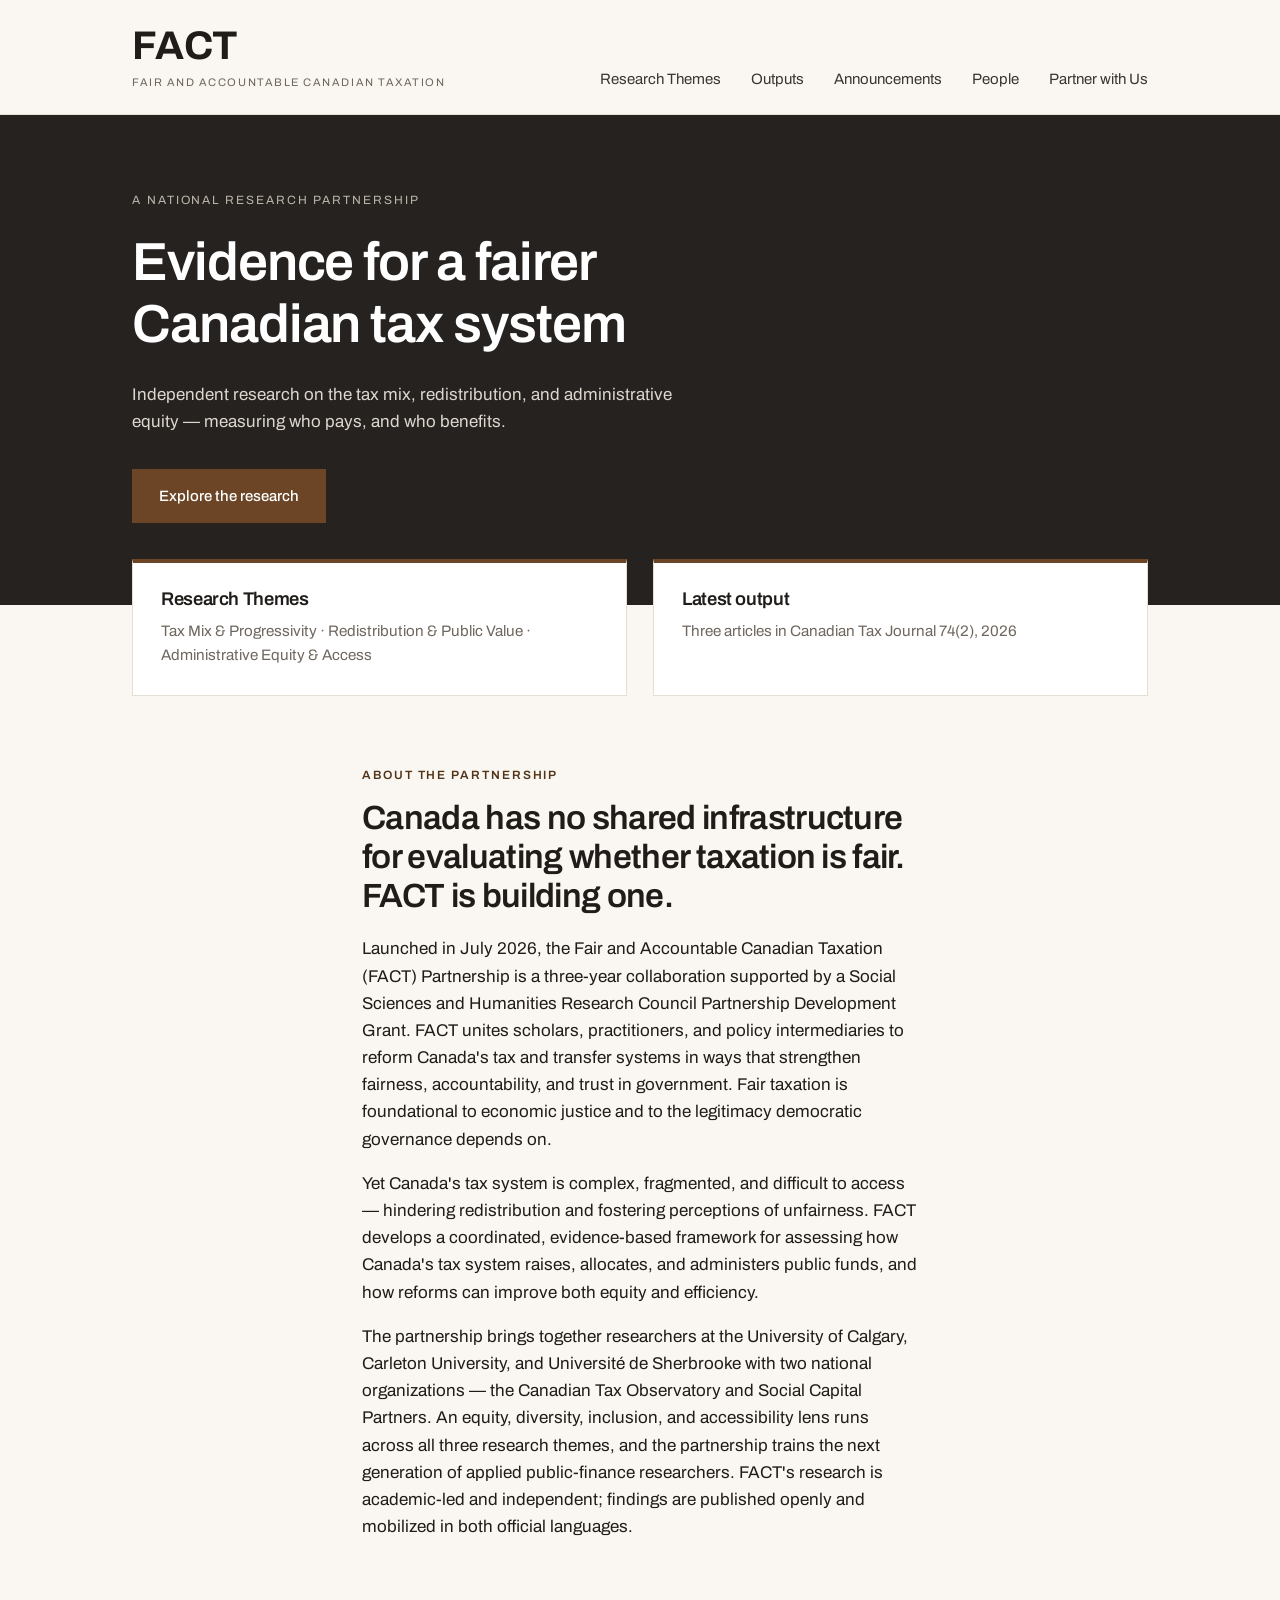
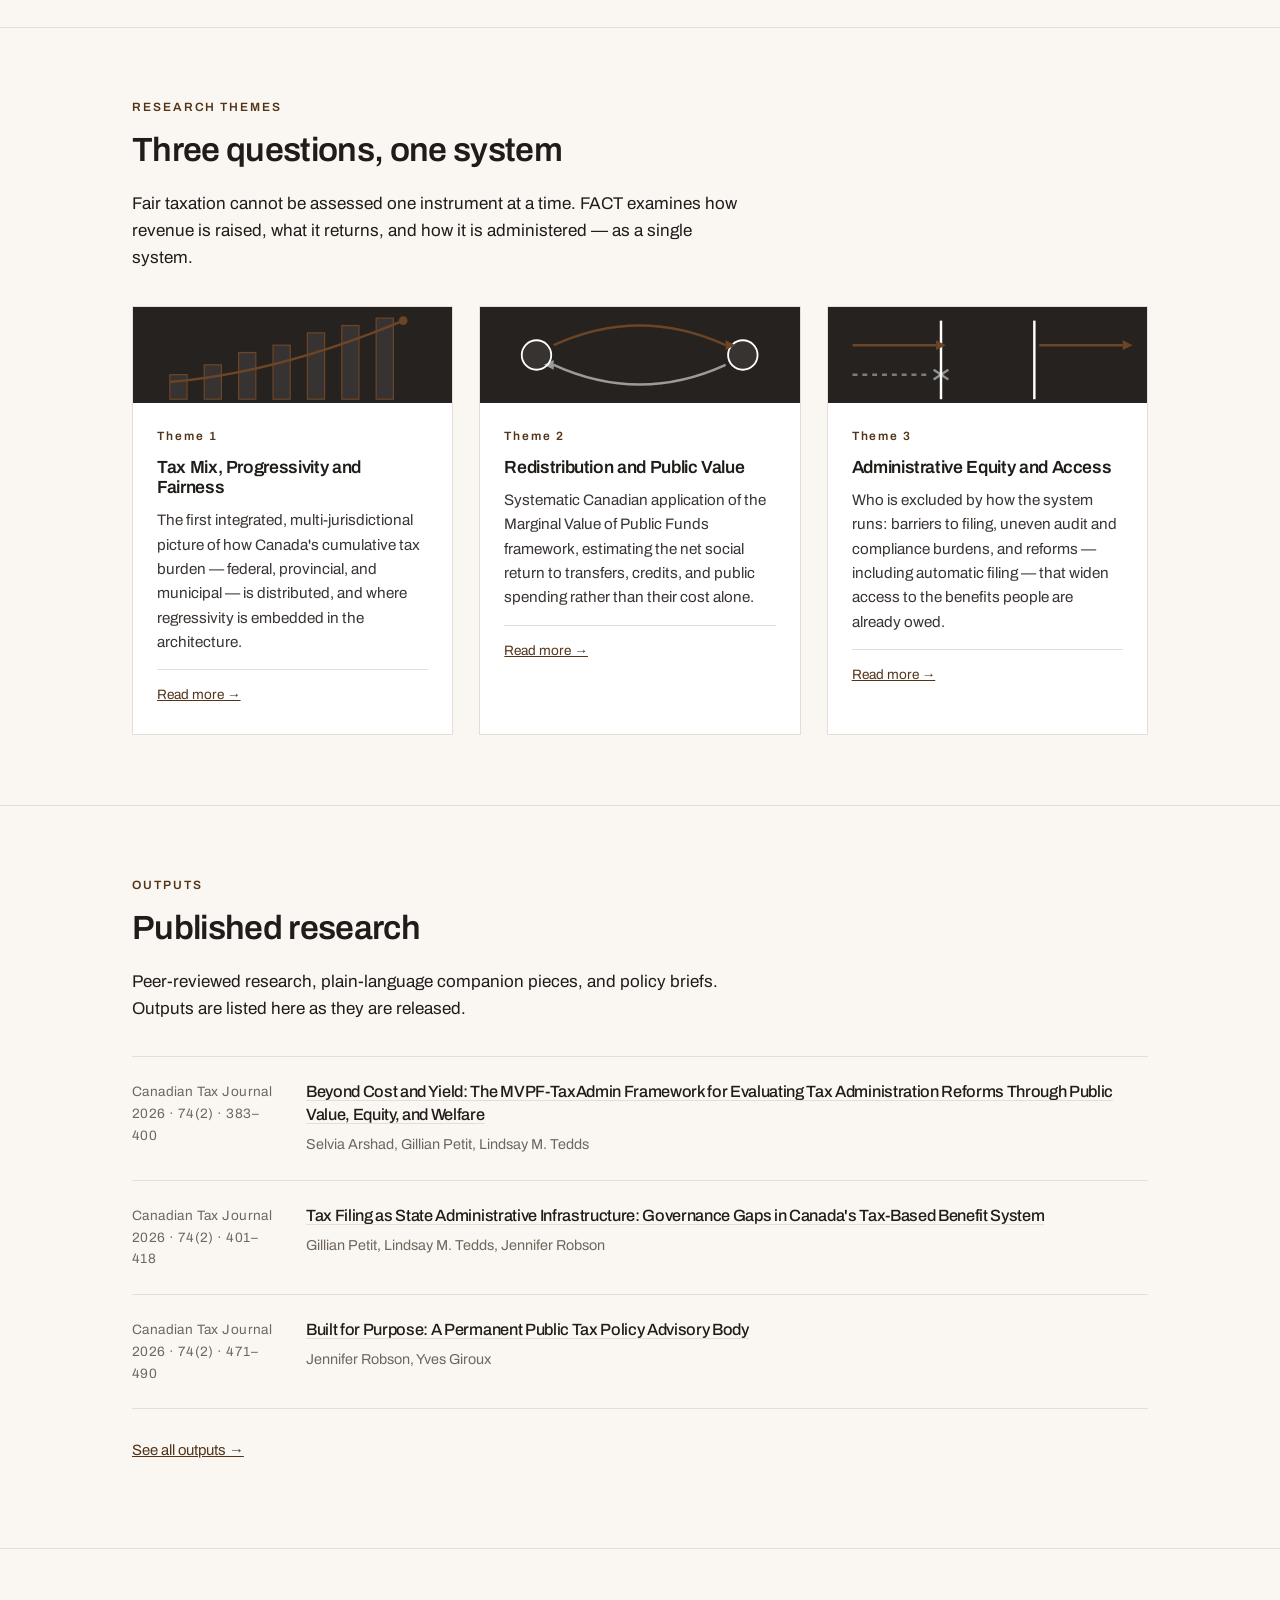
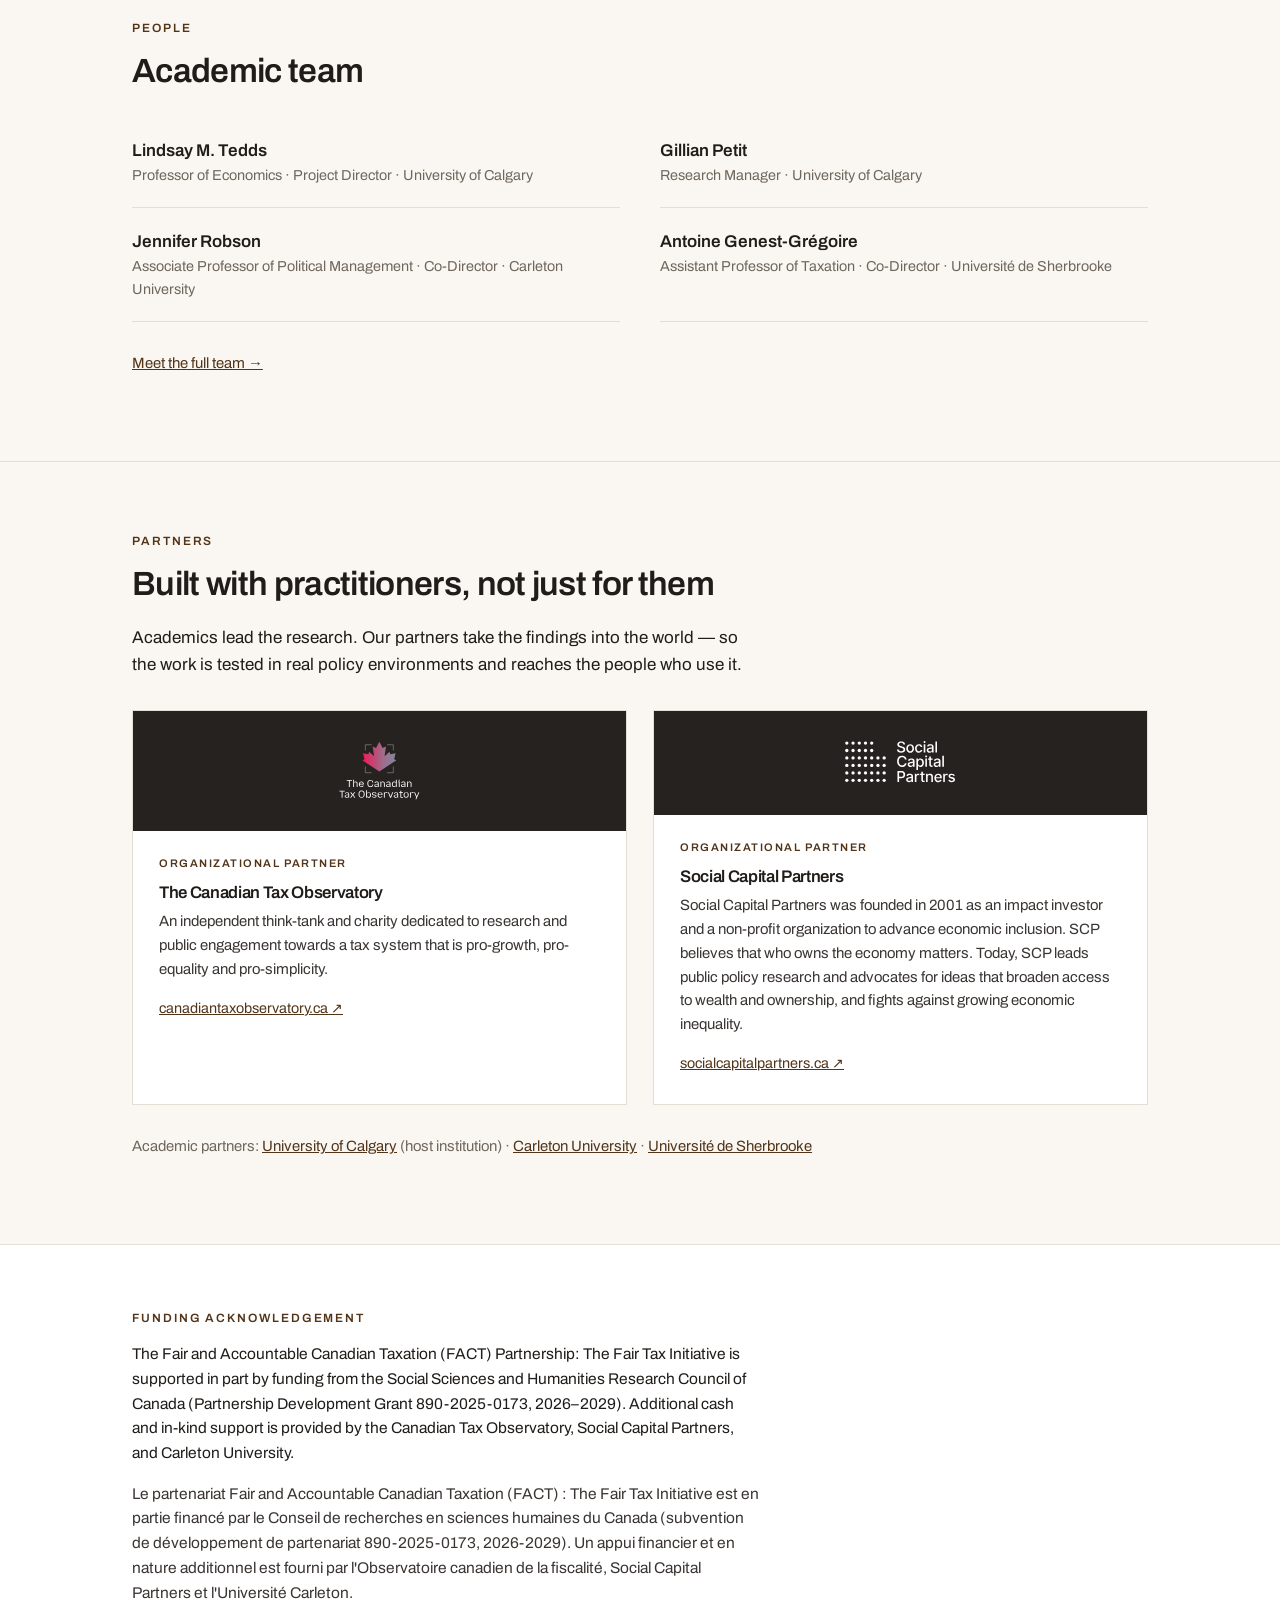
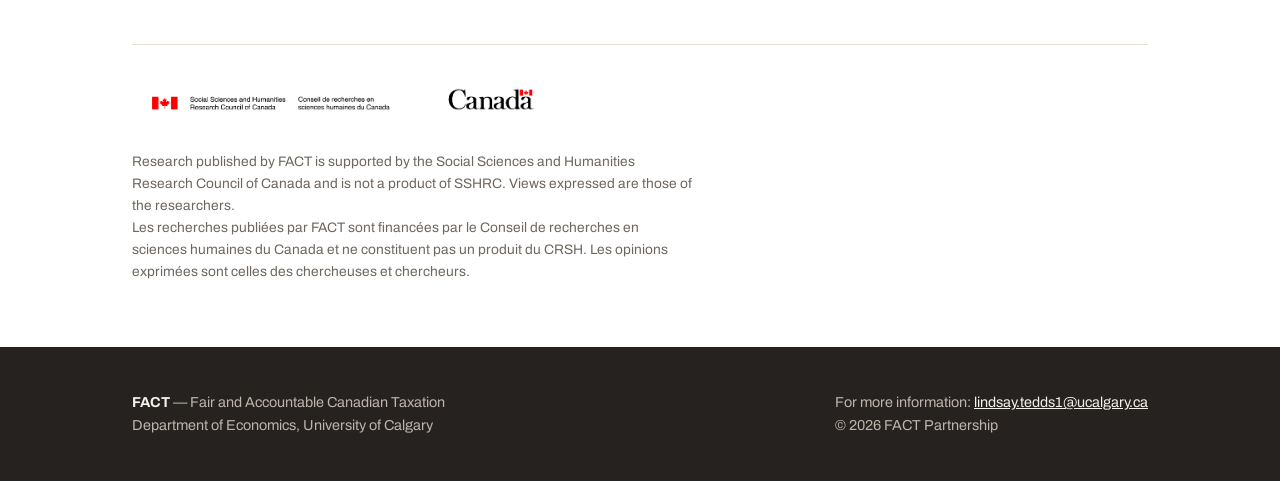
==== commit 0da39517: "Add files via upload" ====
--- a/index.html
+++ b/index.html
@@ -3,21 +3,29 @@
 <head>
 <meta charset="utf-8">
 <meta name="viewport" content="width=device-width, initial-scale=1">
-<title>FACT — Fair and Accountable Canadian Taxation</title>
-
-<meta name="description" content="FACT is a SSHRC-funded research partnership studying who pays and who benefits in Canada's tax system — tax mix and progressivity, redistribution and public value, and administrative equity.">
+<title>FACT Partnership — Research on Fair Taxation in Canada</title>
+
+<meta name="description" content="A SSHRC-funded research partnership on who pays and who benefits in Canada's tax and transfer system: progressivity, public value, and administrative equity.">
 <meta name="keywords" content="tax fairness Canada, tax progressivity, marginal value of public funds, MVPF, tax administration, benefit take-up, auto-filing, SSHRC partnership, Canadian Tax Observatory, Social Capital Partners">
 <link rel="canonical" href="https://factpartnership.ca/">
 <meta name="robots" content="index, follow">
+<meta name="theme-color" content="#262220">
 <meta name="author" content="Lindsay M. Tedds">
 <meta property="og:type" content="website">
 <meta property="og:title" content="FACT — Fair and Accountable Canadian Taxation">
-<meta property="og:description" content="Independent research on the tax mix, redistribution, and administrative equity — measuring who pays, and who benefits.">
+<meta property="og:description" content="A SSHRC-funded research partnership on who pays and who benefits in Canada's tax and transfer system: progressivity, public value, and administrative equity.">
 <meta property="og:url" content="https://factpartnership.ca/">
 <meta property="og:site_name" content="FACT Partnership">
-<meta name="twitter:card" content="summary">
+<meta property="og:image" content="https://factpartnership.ca/assets/fact-social-card.png">
+<meta property="og:image:width" content="1200">
+<meta property="og:image:height" content="630">
+<meta property="og:image:alt" content="FACT — Fair and Accountable Canadian Taxation">
+<meta property="og:locale" content="en_CA">
+<meta name="twitter:card" content="summary_large_image">
 <meta name="twitter:title" content="FACT — Fair and Accountable Canadian Taxation">
-<meta name="twitter:description" content="Independent research on the tax mix, redistribution, and administrative equity — measuring who pays, and who benefits.">
+<meta name="twitter:description" content="A SSHRC-funded research partnership on who pays and who benefits in Canada's tax and transfer system: progressivity, public value, and administrative equity.">
+<meta name="twitter:image" content="https://factpartnership.ca/assets/fact-social-card.png">
+<meta name="twitter:image:alt" content="FACT — Fair and Accountable Canadian Taxation">
 
 <link rel="icon" href="data:image/svg+xml,%3Csvg xmlns='http://www.w3.org/2000/svg' viewBox='0 0 64 64'%3E%3Crect width='64' height='64' fill='%23262220'/%3E%3Ctext x='32' y='45' font-family='Georgia,serif' font-size='38' font-weight='700' fill='%23f7f4ef' text-anchor='middle'%3EF%3C/text%3E%3C/svg%3E">
 
@@ -297,6 +305,84 @@
 }
 
 </style>
+<script type="application/ld+json">
+{
+  "@context": "https://schema.org",
+  "@type": "ResearchProject",
+  "name": "Fair and Accountable Canadian Taxation (FACT) Partnership: The Fair Tax Initiative",
+  "alternateName": "FACT Partnership",
+  "url": "https://factpartnership.ca/",
+  "description": "A three-year SSHRC-funded research partnership on the fairness, accountability, and administration of Canada's tax and transfer system.",
+  "foundingDate": "2026-07",
+  "parentOrganization": {
+    "@type": "CollegeOrUniversity",
+    "name": "University of Calgary",
+    "url": "https://www.ucalgary.ca/"
+  },
+  "funding": {
+    "@type": "Grant",
+    "identifier": "890-2025-0173",
+    "funder": {
+      "@type": "Organization",
+      "name": "Social Sciences and Humanities Research Council of Canada",
+      "alternateName": "SSHRC",
+      "url": "https://www.sshrc-crsh.gc.ca/"
+    }
+  },
+  "member": [
+    {
+      "@type": "Person",
+      "name": "Lindsay M. Tedds",
+      "jobTitle": "Project Director",
+      "affiliation": "University of Calgary",
+      "url": "https://lindsaytedds.ca"
+    },
+    {
+      "@type": "Person",
+      "name": "Gillian Petit",
+      "jobTitle": "Research Manager",
+      "affiliation": "University of Calgary"
+    },
+    {
+      "@type": "Person",
+      "name": "Jennifer Robson",
+      "jobTitle": "Co-Director",
+      "affiliation": "Carleton University"
+    },
+    {
+      "@type": "Person",
+      "name": "Antoine Genest-Grégoire",
+      "jobTitle": "Co-Director",
+      "affiliation": "Université de Sherbrooke"
+    }
+  ],
+  "sponsor": [
+    {
+      "@type": "Organization",
+      "name": "Canadian Tax Observatory",
+      "url": "https://canadiantaxobservatory.ca/"
+    },
+    {
+      "@type": "Organization",
+      "name": "Social Capital Partners",
+      "url": "https://socialcapitalpartners.ca/"
+    },
+    {
+      "@type": "CollegeOrUniversity",
+      "name": "Carleton University",
+      "url": "https://carleton.ca/"
+    }
+  ],
+  "knowsAbout": [
+    "tax policy",
+    "tax progressivity",
+    "marginal value of public funds",
+    "tax administration",
+    "benefit take-up",
+    "public finance"
+  ]
+}
+</script>
 </head>
 <body>
 
@@ -347,10 +433,10 @@
   <section id="about">
     <div class="wrap measure">
       <p class="section-label">About the partnership</p>
-      <h2>Canada has no shared infrastructure for evaluating tax fairness. FACT is building one.</h2>
+      <h2>Canada has no shared infrastructure for evaluating whether taxation is fair. FACT is building one.</h2>
       <p>Launched in July 2026, the Fair and Accountable Canadian Taxation (FACT) Partnership is a three-year collaboration supported by a Social Sciences and Humanities Research Council Partnership Development Grant. FACT unites scholars, practitioners, and policy intermediaries to reform Canada's tax and transfer systems in ways that strengthen fairness, accountability, and trust in government. Fair taxation is foundational to economic justice and to the legitimacy democratic governance depends on.</p>
       <p>Yet Canada's tax system is complex, fragmented, and difficult to access — hindering redistribution and fostering perceptions of unfairness. FACT develops a coordinated, evidence-based framework for assessing how Canada's tax system raises, allocates, and administers public funds, and how reforms can improve both equity and efficiency.</p>
-      <p>The partnership brings together researchers at the University of Calgary, Carleton University, and the Université de Sherbrooke with two national organizations — Social Capital Partners and the Canadian Tax Observatory. An equity, diversity, inclusion, and accessibility lens runs across all three research themes, and the partnership trains the next generation of applied public-finance researchers. FACT's research is academic-led and independent; findings are published openly and mobilized in both official languages.</p>
+      <p>The partnership brings together researchers at the University of Calgary, Carleton University, and Université de Sherbrooke with two national organizations — the Canadian Tax Observatory and Social Capital Partners. An equity, diversity, inclusion, and accessibility lens runs across all three research themes, and the partnership trains the next generation of applied public-finance researchers. FACT's research is academic-led and independent; findings are published openly and mobilized in both official languages.</p>
     </div>
   </section>
 
@@ -360,7 +446,7 @@
     <div class="wrap">
       <p class="section-label">Research themes</p>
       <h2>Three questions, one system</h2>
-      <p class="measure">Tax fairness cannot be assessed one instrument at a time. FACT examines how revenue is raised, what it returns, and how it is administered — as a single system.</p>
+      <p class="measure">Fair taxation cannot be assessed one instrument at a time. FACT examines how revenue is raised, what it returns, and how it is administered — as a single system.</p>
 
       <div class="themes">
         <article class="theme">
@@ -468,6 +554,10 @@
           <div class="role">Professor of Economics · Project Director · University of Calgary</div>
         </div>
         <div class="person">
+          <div class="name">Gillian Petit</div>
+          <div class="role">Research Manager · University of Calgary</div>
+        </div>
+        <div class="person">
           <div class="name">Jennifer Robson</div>
           <div class="role">Associate Professor of Political Management · Co-Director · Carleton University</div>
         </div>
@@ -475,10 +565,6 @@
           <div class="name">Antoine Genest-Grégoire</div>
           <div class="role">Assistant Professor of Taxation · Co-Director · Université de Sherbrooke</div>
         </div>
-        <div class="person">
-          <div class="name">Gillian Petit</div>
-          <div class="role">Research Manager · University of Calgary</div>
-        </div>
       </div>
       <p class="affil"><a href="people.html">Meet the full team &rarr;</a></p>
     </div>
@@ -490,102 +576,9 @@
     <div class="wrap">
       <p class="section-label">Partners</p>
       <h2>Built with practitioners, not just for them</h2>
-      <p class="measure">Research design stays academic-led. Mobilization is co-developed — so findings are tested in real policy environments and reach the people who use them.</p>
+      <p class="measure">Academics lead the research. Our partners take the findings into the world — so the work is tested in real policy environments and reaches the people who use it.</p>
 
       <div class="partners">
-        <article class="partner">
-          <a class="partner-logo-link" href="https://socialcapitalpartners.ca/" target="_blank" rel="noopener" aria-label="Social Capital Partners website">
-            <div class="partner-logo scp"><svg role="img" aria-label="Social Capital Partners" id="scp-Layer_1" xmlns="http://www.w3.org/2000/svg" version="1.1" viewBox="0 0 899.2 357.5">
-  
-  <defs>
-    <style>
-      .scp-st0 {
-        fill: #fff;
-      }
-    </style>
-  </defs>
-  <g>
-    <path class="scp-st0" d="M456.1,94.9c-6.7,0-12.4-1-17.3-3.1-4.9-2.1-8.7-5.1-11.5-9-2.8-3.9-4.3-8.6-4.6-13.9h13.5c.3,3.2,1.3,5.9,3.1,8.1,1.8,2.1,4.2,3.7,7.1,4.8,2.9,1,6.1,1.6,9.6,1.6s7.2-.6,10.2-1.8c3-1.2,5.3-2.9,7-5.1,1.7-2.2,2.5-4.7,2.5-7.6s-.7-4.8-2.2-6.5-3.5-3.1-6.1-4.2c-2.6-1.1-5.4-2.1-8.6-2.9l-10.5-2.9c-7.2-1.9-12.9-4.8-17-8.6-4.2-3.8-6.2-8.8-6.2-15s1.4-9.6,4.2-13.5c2.8-3.8,6.5-6.8,11.3-8.9,4.8-2.1,10.1-3.2,16.1-3.2s11.4,1.1,16,3.2c4.6,2.1,8.3,5,11,8.7,2.7,3.7,4.1,7.9,4.2,12.7h-13c-.5-4.1-2.4-7.3-5.7-9.6-3.3-2.3-7.6-3.4-12.7-3.4s-6.7.6-9.4,1.7c-2.7,1.1-4.8,2.7-6.2,4.7-1.5,2-2.2,4.3-2.2,6.9s.9,5.1,2.6,6.8c1.7,1.8,3.9,3.1,6.3,4.2,2.5,1,4.9,1.8,7.2,2.5l8.7,2.3c2.8.7,5.7,1.7,8.7,2.9s5.8,2.8,8.4,4.7c2.6,1.9,4.6,4.3,6.2,7.2,1.6,2.9,2.4,6.3,2.4,10.3s-1.3,9.4-3.9,13.4c-2.6,3.9-6.3,7-11.3,9.3-4.9,2.3-10.9,3.4-17.8,3.4Z"/>
-    <path class="scp-st0" d="M529.5,94.9c-6.3,0-11.7-1.4-16.4-4.3-4.7-2.9-8.3-6.9-10.9-12.1-2.6-5.2-3.9-11.2-3.9-18.1s1.3-13,3.9-18.2c2.6-5.2,6.2-9.2,10.9-12.1,4.7-2.9,10.2-4.3,16.4-4.3s11.8,1.4,16.5,4.3c4.7,2.9,8.3,6.9,10.9,12.1,2.6,5.2,3.9,11.3,3.9,18.2s-1.3,12.9-3.9,18.1c-2.6,5.2-6.2,9.2-10.9,12.1-4.7,2.9-10.2,4.3-16.5,4.3ZM529.5,83.9c4.1,0,7.5-1.1,10.2-3.2,2.7-2.2,4.7-5,6-8.6,1.3-3.6,1.9-7.5,1.9-11.7s-.6-8.3-1.9-11.9c-1.3-3.6-3.3-6.5-6-8.6-2.7-2.2-6.1-3.2-10.2-3.2s-7.4,1.1-10.1,3.2c-2.7,2.2-4.6,5-6,8.6-1.3,3.6-2,7.5-2,11.9s.7,8.1,2,11.7c1.3,3.6,3.3,6.4,6,8.6,2.7,2.2,6,3.2,10.1,3.2Z"/>
-    <path class="scp-st0" d="M600.6,94.9c-6.4,0-12-1.5-16.6-4.4-4.7-3-8.3-7-10.8-12.2-2.5-5.2-3.8-11.1-3.8-17.8s1.3-12.8,3.9-18c2.6-5.2,6.2-9.3,10.8-12.2,4.6-2.9,10.1-4.4,16.4-4.4s9.6.9,13.6,2.8c4,1.9,7.2,4.5,9.6,7.9,2.5,3.4,3.9,7.3,4.3,11.9h-12.7c-.4-2.1-1.3-4.1-2.5-5.8-1.3-1.8-2.9-3.2-4.9-4.2-2-1-4.5-1.6-7.2-1.6s-6.8.9-9.5,2.8c-2.7,1.9-4.8,4.6-6.3,8.1-1.5,3.5-2.3,7.7-2.3,12.5s.7,9,2.2,12.6c1.5,3.6,3.6,6.4,6.3,8.3,2.7,1.9,5.9,2.9,9.5,2.9s7-1,9.6-3.1c2.7-2.1,4.4-4.9,5.1-8.5h12.7c-.4,4.4-1.8,8.2-4.2,11.6-2.4,3.4-5.5,6.1-9.5,8-4,2-8.6,2.9-13.8,2.9Z"/>
-    <path class="scp-st0" d="M646.3,16.3c-2.3,0-4.2-.8-5.8-2.3-1.6-1.5-2.4-3.3-2.4-5.4s.8-4,2.4-5.5c1.6-1.5,3.5-2.3,5.8-2.3s4.2.8,5.8,2.3c1.6,1.5,2.4,3.4,2.4,5.5s-.8,3.9-2.4,5.4c-1.6,1.5-3.5,2.3-5.8,2.3ZM639.7,93.5V26.6h12.9v66.9h-12.9Z"/>
-    <path class="scp-st0" d="M687,94.9c-4.2,0-8.1-.8-11.5-2.4-3.4-1.6-6.1-3.9-8.1-6.9-2-3-3-6.7-3-11.1s.7-6.9,2.2-9.3c1.5-2.4,3.4-4.3,5.9-5.8,2.5-1.4,5.2-2.5,8.3-3.2,3-.7,6.1-1.3,9.3-1.7,4-.4,7.3-.8,9.8-1.1,2.5-.3,4.3-.8,5.4-1.5,1.1-.7,1.7-1.8,1.7-3.4v-.3c0-3.8-1.1-6.7-3.2-8.8-2.1-2.1-5.3-3.1-9.5-3.1s-7.8.9-10.3,2.8c-2.5,1.9-4.3,4-5.2,6.4l-12.3-2.8c1.5-4.1,3.6-7.4,6.4-9.8,2.8-2.5,6-4.3,9.7-5.5,3.7-1.2,7.5-1.7,11.5-1.7s5.5.3,8.5.9c3,.6,5.8,1.8,8.5,3.4,2.7,1.7,4.8,4,6.5,7.1,1.7,3.1,2.5,7,2.5,11.9v44.4h-12.8v-9.2h-.5c-.8,1.6-2,3.3-3.7,4.9-1.7,1.6-3.9,3-6.5,4.1-2.6,1.1-5.8,1.6-9.5,1.6ZM689.8,84.5c3.6,0,6.7-.7,9.3-2.1,2.6-1.4,4.5-3.3,5.9-5.6,1.4-2.3,2-4.8,2-7.4v-8.7c-.5.4-1.4.9-2.7,1.3-1.3.4-2.8.7-4.5,1-1.7.3-3.3.5-4.9.7-1.6.2-2.9.4-4,.5-2.5.4-4.8.9-6.9,1.6-2.1.7-3.7,1.8-5,3.2-1.3,1.4-1.9,3.3-1.9,5.6s1.2,5.7,3.6,7.3c2.4,1.6,5.4,2.5,9.1,2.5Z"/>
-    <path class="scp-st0" d="M747.8,4.3v89.2h-12.9V4.3h12.9Z"/>
-    <path class="scp-st0" d="M463.5,210.9c-7.7,0-14.5-1.8-20.6-5.5-6.1-3.7-10.8-8.9-14.3-15.8-3.5-6.8-5.2-15-5.2-24.5s1.7-17.7,5.2-24.6c3.5-6.8,8.3-12.1,14.3-15.8,6-3.7,12.9-5.5,20.6-5.5s9.1.7,13.3,2c4.1,1.4,7.8,3.3,11.1,5.9,3.3,2.6,6,5.8,8.1,9.5,2.1,3.8,3.6,8,4.3,12.8h-13.5c-.5-2.9-1.5-5.5-2.9-7.7-1.4-2.2-3.2-4.1-5.2-5.6-2.1-1.5-4.4-2.7-6.9-3.5-2.5-.8-5.2-1.2-8.1-1.2-5.1,0-9.7,1.3-13.8,3.9-4.1,2.6-7.3,6.4-9.6,11.4-2.3,5-3.5,11.1-3.5,18.3s1.2,13.4,3.5,18.3c2.4,5,5.6,8.7,9.6,11.3,4.1,2.6,8.6,3.8,13.7,3.8s5.5-.4,8-1.1c2.5-.8,4.8-1.9,6.9-3.4,2.1-1.5,3.8-3.4,5.2-5.5,1.4-2.2,2.4-4.7,3-7.6h13.5c-.7,4.4-2.1,8.5-4.1,12.1-2.1,3.7-4.7,6.8-8,9.5-3.2,2.7-6.9,4.7-11.1,6.2-4.2,1.5-8.7,2.2-13.6,2.2Z"/>
-    <path class="scp-st0" d="M532.2,211.1c-4.2,0-8.1-.8-11.5-2.4-3.4-1.6-6.1-3.9-8.1-6.9-2-3-3-6.7-3-11.1s.7-6.9,2.2-9.3c1.5-2.4,3.4-4.3,5.9-5.8,2.5-1.4,5.2-2.5,8.3-3.2,3-.7,6.1-1.3,9.3-1.7,4-.4,7.3-.8,9.8-1.1,2.5-.3,4.3-.8,5.4-1.5,1.1-.7,1.7-1.8,1.7-3.4v-.3c0-3.8-1.1-6.7-3.2-8.8-2.1-2.1-5.3-3.1-9.5-3.1s-7.8.9-10.3,2.8c-2.5,1.9-4.3,4-5.2,6.4l-12.3-2.8c1.5-4.1,3.6-7.4,6.4-9.8,2.8-2.5,6-4.3,9.7-5.5,3.7-1.2,7.5-1.7,11.5-1.7s5.5.3,8.5.9c3,.6,5.8,1.8,8.5,3.4,2.7,1.7,4.8,4,6.5,7.1,1.7,3.1,2.5,7,2.5,11.9v44.4h-12.8v-9.2h-.5c-.8,1.6-2,3.3-3.7,4.9-1.7,1.6-3.9,3-6.5,4.1-2.6,1.1-5.8,1.6-9.5,1.6ZM535,200.7c3.6,0,6.7-.7,9.3-2.1,2.6-1.4,4.5-3.3,5.9-5.6,1.4-2.3,2-4.8,2-7.4v-8.7c-.5.4-1.4.9-2.7,1.3-1.3.4-2.8.7-4.5,1-1.7.3-3.3.5-4.9.7-1.6.2-2.9.4-4,.5-2.5.4-4.8.9-6.9,1.6-2.1.7-3.7,1.8-5,3.2-1.3,1.4-1.9,3.3-1.9,5.6s1.2,5.7,3.6,7.3c2.4,1.6,5.4,2.5,9.1,2.5Z"/>
-    <path class="scp-st0" d="M580.1,234.7v-91.9h12.6v10.9h1.1c.8-1.4,1.9-3,3.3-4.8,1.4-1.8,3.4-3.4,6-4.8,2.6-1.4,5.9-2.1,10-2.1s10.2,1.4,14.4,4.1c4.2,2.7,7.5,6.6,10,11.8,2.4,5.1,3.7,11.4,3.7,18.6s-1.2,13.4-3.6,18.5c-2.4,5.2-5.7,9.1-9.9,11.9-4.2,2.8-9,4.2-14.5,4.2s-7.3-.7-9.9-2.1c-2.6-1.4-4.6-3-6-4.8-1.5-1.8-2.6-3.5-3.4-4.8h-.7v35.4h-12.9ZM610.2,199.9c3.9,0,7.1-1,9.7-3.1,2.6-2.1,4.6-4.9,5.9-8.5,1.3-3.6,2-7.6,2-12.1s-.7-8.4-2-11.9c-1.3-3.5-3.3-6.3-5.9-8.3-2.6-2-5.8-3.1-9.8-3.1s-7,1-9.6,2.9c-2.6,1.9-4.6,4.6-5.9,8.1-1.3,3.5-2,7.6-2,12.2s.7,8.8,2,12.3c1.4,3.6,3.3,6.3,6,8.3,2.6,2,5.8,3,9.5,3Z"/>
-    <path class="scp-st0" d="M659.4,132.5c-2.3,0-4.2-.8-5.8-2.3-1.6-1.5-2.4-3.3-2.4-5.4s.8-4,2.4-5.5c1.6-1.5,3.5-2.3,5.8-2.3s4.2.8,5.8,2.3c1.6,1.5,2.4,3.4,2.4,5.5s-.8,3.9-2.4,5.4c-1.6,1.5-3.5,2.3-5.8,2.3ZM652.8,209.7v-66.9h12.9v66.9h-12.9Z"/>
-    <path class="scp-st0" d="M711.8,142.8v10.5h-36.5v-10.5h36.5ZM685,126.8h13v63.2c0,3.1.6,5.3,1.9,6.7,1.3,1.4,3.3,2.1,6.2,2.1s1.4,0,2.2-.1c.8,0,1.6-.2,2.4-.4l2.5,10.8c-1.3.4-2.8.8-4.3,1-1.6.2-3.1.4-4.7.4-5.8,0-10.4-1.6-13.9-4.9-3.5-3.3-5.2-7.6-5.2-13v-65.8Z"/>
-    <path class="scp-st0" d="M742.9,211.1c-4.2,0-8.1-.8-11.5-2.4-3.4-1.6-6.1-3.9-8.1-6.9-2-3-3-6.7-3-11.1s.7-6.9,2.2-9.3c1.5-2.4,3.4-4.3,5.9-5.8,2.5-1.4,5.2-2.5,8.3-3.2,3-.7,6.1-1.3,9.3-1.7,4-.4,7.3-.8,9.8-1.1,2.5-.3,4.3-.8,5.4-1.5,1.1-.7,1.7-1.8,1.7-3.4v-.3c0-3.8-1.1-6.7-3.2-8.8-2.1-2.1-5.3-3.1-9.5-3.1s-7.8.9-10.3,2.8c-2.5,1.9-4.3,4-5.2,6.4l-12.3-2.8c1.5-4.1,3.6-7.4,6.4-9.8,2.8-2.5,6-4.3,9.7-5.5,3.7-1.2,7.5-1.7,11.5-1.7s5.5.3,8.5.9c3,.6,5.8,1.8,8.5,3.4,2.7,1.7,4.8,4,6.5,7.1,1.7,3.1,2.5,7,2.5,11.9v44.4h-12.8v-9.2h-.5c-.8,1.6-2,3.3-3.7,4.9-1.7,1.6-3.9,3-6.5,4.1-2.6,1.1-5.8,1.6-9.5,1.6ZM745.7,200.7c3.6,0,6.7-.7,9.3-2.1,2.6-1.4,4.5-3.3,5.9-5.6,1.4-2.3,2-4.8,2-7.4v-8.7c-.5.4-1.4.9-2.7,1.3-1.3.4-2.8.7-4.5,1-1.7.3-3.3.5-4.9.7-1.6.2-2.9.4-4,.5-2.5.4-4.8.9-6.9,1.6-2.1.7-3.7,1.8-5,3.2-1.3,1.4-1.9,3.3-1.9,5.6s1.2,5.7,3.6,7.3c2.4,1.6,5.4,2.5,9.1,2.5Z"/>
-    <path class="scp-st0" d="M803.8,120.5v89.2h-12.9v-89.2h12.9Z"/>
-    <path class="scp-st0" d="M426.3,333.1v-89.2h31.8c6.9,0,12.6,1.3,17.2,3.8,4.5,2.5,8,6,10.2,10.4s3.4,9.3,3.4,14.8-1.1,10.4-3.4,14.8c-2.3,4.4-5.7,7.8-10.3,10.4-4.6,2.5-10.3,3.8-17.3,3.8h-21.8v-11.4h20.5c4.4,0,8-.8,10.7-2.3,2.7-1.5,4.7-3.6,6-6.3,1.3-2.7,1.9-5.7,1.9-9s-.6-6.4-1.9-9c-1.3-2.6-3.3-4.7-6-6.1-2.8-1.5-6.3-2.2-10.8-2.2h-16.9v77.6h-13.5Z"/>
-    <path class="scp-st0" d="M519.7,334.5c-4.2,0-8.1-.8-11.5-2.4-3.4-1.6-6.1-3.9-8.1-6.9-2-3-3-6.7-3-11.1s.7-6.9,2.2-9.3c1.5-2.4,3.4-4.3,5.9-5.8,2.5-1.4,5.2-2.5,8.3-3.2,3-.7,6.1-1.3,9.3-1.7,4-.4,7.3-.8,9.8-1.1,2.5-.3,4.3-.8,5.4-1.5,1.1-.7,1.7-1.8,1.7-3.4v-.3c0-3.8-1.1-6.7-3.2-8.8-2.1-2.1-5.3-3.1-9.5-3.1s-7.8.9-10.3,2.8c-2.5,1.9-4.3,4-5.2,6.4l-12.3-2.8c1.5-4.1,3.6-7.4,6.4-9.8,2.8-2.5,6-4.3,9.7-5.5,3.7-1.2,7.5-1.7,11.5-1.7s5.5.3,8.5.9c3,.6,5.8,1.8,8.5,3.4,2.7,1.7,4.8,4,6.5,7.1,1.7,3.1,2.5,7,2.5,11.9v44.4h-12.8v-9.2h-.5c-.8,1.6-2,3.3-3.7,4.9-1.7,1.6-3.9,3-6.5,4.1-2.6,1.1-5.8,1.6-9.5,1.6ZM522.5,324.1c3.6,0,6.7-.7,9.3-2.1,2.6-1.4,4.5-3.3,5.9-5.6,1.4-2.3,2-4.8,2-7.4v-8.7c-.5.4-1.4.9-2.7,1.3-1.3.4-2.8.7-4.5,1-1.7.3-3.3.5-4.9.7-1.6.2-2.9.4-4,.5-2.5.4-4.8.9-6.9,1.6-2.1.7-3.7,1.8-5,3.2-1.3,1.4-1.9,3.3-1.9,5.6s1.2,5.7,3.6,7.3c2.4,1.6,5.4,2.5,9.1,2.5Z"/>
-    <path class="scp-st0" d="M567.6,333.1v-66.9h12.5v10.7h.7c1.2-3.6,3.4-6.4,6.5-8.5,3.1-2.1,6.6-3.1,10.5-3.1s1.7,0,2.8,0c1.1,0,2,.1,2.7.2v12.5c-.5-.2-1.4-.3-2.8-.5-1.3-.2-2.7-.2-4-.2-3.1,0-5.8.6-8.2,1.9-2.4,1.3-4.3,3.1-5.7,5.3-1.4,2.3-2.1,4.9-2.1,7.8v40.8h-12.9Z"/>
-    <path class="scp-st0" d="M647,266.2v10.5h-36.5v-10.5h36.5ZM620.2,250.2h13v63.2c0,3.1.6,5.3,1.9,6.7,1.3,1.4,3.3,2.1,6.2,2.1s1.4,0,2.2-.1c.8,0,1.6-.2,2.4-.4l2.5,10.8c-1.3.4-2.8.8-4.3,1-1.6.2-3.1.4-4.7.4-5.8,0-10.4-1.6-13.9-4.9-3.5-3.3-5.2-7.6-5.2-13v-65.8Z"/>
-    <path class="scp-st0" d="M671.6,293.4v39.7h-12.9v-66.9h12.6v11h.9c1.5-3.6,3.9-6.5,7.1-8.7,3.2-2.1,7.4-3.2,12.5-3.2s8.5.9,11.9,2.8c3.4,1.9,6.1,4.7,8,8.5,1.9,3.8,2.8,8.4,2.8,13.9v42.5h-12.9v-40.9c0-4.8-1.3-8.6-3.8-11.4-2.6-2.8-6-4.2-10.4-4.2s-5.7.7-8.1,2c-2.4,1.3-4.2,3.2-5.6,5.7-1.4,2.5-2,5.5-2,9.1Z"/>
-    <path class="scp-st0" d="M758.2,334.5c-6.5,0-12.2-1.4-17-4.3-4.8-2.8-8.5-6.8-11-12-2.6-5.2-3.9-11.2-3.9-18.1s1.3-12.9,3.8-18.1c2.5-5.2,6.1-9.3,10.7-12.2s10-4.4,16.3-4.4,7.5.6,11,1.9c3.6,1.2,6.7,3.2,9.6,5.9,2.8,2.7,5.1,6.1,6.7,10.4,1.7,4.3,2.5,9.4,2.5,15.4v4.7h-53.2v-9.8h46.5l-6,3.2c0-4.1-.6-7.7-1.9-10.9-1.3-3.2-3.2-5.6-5.7-7.4-2.5-1.8-5.7-2.7-9.4-2.7s-7,.9-9.6,2.7c-2.7,1.8-4.7,4.2-6.1,7.1-1.4,3-2.1,6.2-2.1,9.7v6.6c0,4.6.8,8.5,2.4,11.7,1.6,3.2,3.8,5.6,6.7,7.3,2.9,1.7,6.2,2.5,10,2.5s4.7-.4,6.7-1.1c2-.7,3.8-1.8,5.2-3.2,1.5-1.4,2.6-3.2,3.4-5.3l12.3,2.3c-1,3.6-2.8,6.7-5.3,9.5-2.5,2.7-5.7,4.8-9.5,6.3-3.8,1.5-8.2,2.2-13,2.2Z"/>
-    <path class="scp-st0" d="M798.4,333.1v-66.9h12.5v10.7h.7c1.2-3.6,3.4-6.4,6.5-8.5,3.1-2.1,6.6-3.1,10.5-3.1s1.7,0,2.8,0c1.1,0,2,.1,2.7.2v12.5c-.5-.2-1.4-.3-2.8-.5-1.3-.2-2.7-.2-4-.2-3.1,0-5.8.6-8.2,1.9-2.4,1.3-4.3,3.1-5.7,5.3-1.4,2.3-2.1,4.9-2.1,7.8v40.8h-12.9Z"/>
-    <path class="scp-st0" d="M892.9,282.6l-11.8,2c-.8-2.2-2.2-4.3-4.2-6.2-2.1-1.9-5.1-2.8-9.2-2.8s-6.7.8-9.2,2.5c-2.5,1.7-3.7,3.8-3.7,6.3s.8,4.1,2.5,5.4c1.7,1.4,4.3,2.5,7.9,3.4l10.7,2.4c6.1,1.4,10.7,3.6,13.7,6.6,3,3,4.5,6.8,4.5,11.5s-1.2,7.6-3.5,10.7c-2.3,3.1-5.5,5.6-9.6,7.4-4.1,1.8-8.9,2.7-14.2,2.7s-13.6-1.6-18.3-4.8c-4.7-3.2-7.6-7.8-8.7-13.6l12.5-1.9c.8,3.3,2.4,5.7,4.9,7.4,2.5,1.7,5.6,2.5,9.5,2.5s7.6-.9,10.2-2.7c2.6-1.8,3.9-4,3.9-6.5,0-4.2-3.2-7.1-9.5-8.6l-11.3-2.5c-6.3-1.4-10.9-3.7-13.9-6.8-3-3.1-4.5-7-4.5-11.7s1.1-7.4,3.3-10.4c2.2-3,5.3-5.3,9.2-7,3.9-1.7,8.3-2.5,13.3-2.5,7.3,0,13,1.6,17.1,4.7,4.1,3.2,6.9,7.3,8.2,12.5Z"/>
-  </g>
-  <g>
-    <circle class="scp-st0" cx="14.7" cy="319.9" r="13.4"/>
-    <circle class="scp-st0" cx="65.3" cy="319.9" r="13.4"/>
-    <circle class="scp-st0" cx="115.9" cy="319.9" r="13.4"/>
-    <circle class="scp-st0" cx="166.4" cy="319.9" r="13.4"/>
-    <circle class="scp-st0" cx="217" cy="319.9" r="13.4"/>
-    <circle class="scp-st0" cx="267.6" cy="319.9" r="13.4"/>
-    <circle class="scp-st0" cx="318.2" cy="319.9" r="13.4"/>
-  </g>
-  <g>
-    <circle class="scp-st0" cx="14.7" cy="259.2" r="13.4"/>
-    <circle class="scp-st0" cx="65.3" cy="259.2" r="13.4"/>
-    <circle class="scp-st0" cx="115.9" cy="259.2" r="13.4"/>
-    <circle class="scp-st0" cx="166.4" cy="259.2" r="13.4"/>
-    <circle class="scp-st0" cx="217" cy="259.2" r="13.4"/>
-    <circle class="scp-st0" cx="267.6" cy="259.2" r="13.4"/>
-    <circle class="scp-st0" cx="318.2" cy="259.2" r="13.4"/>
-  </g>
-  <g>
-    <circle class="scp-st0" cx="14.7" cy="198.5" r="13.4"/>
-    <circle class="scp-st0" cx="65.3" cy="198.5" r="13.4"/>
-    <circle class="scp-st0" cx="115.9" cy="198.5" r="13.4"/>
-    <circle class="scp-st0" cx="166.4" cy="198.5" r="13.4"/>
-    <circle class="scp-st0" cx="217" cy="198.5" r="13.4"/>
-    <circle class="scp-st0" cx="267.6" cy="198.5" r="13.4"/>
-    <circle class="scp-st0" cx="318.2" cy="198.5" r="13.4"/>
-  </g>
-  <g>
-    <circle class="scp-st0" cx="14.7" cy="137.9" r="13.4"/>
-    <circle class="scp-st0" cx="65.3" cy="137.9" r="13.4"/>
-    <circle class="scp-st0" cx="115.9" cy="137.9" r="13.4"/>
-    <circle class="scp-st0" cx="166.4" cy="137.9" r="13.4"/>
-    <circle class="scp-st0" cx="217" cy="137.9" r="13.4"/>
-    <circle class="scp-st0" cx="267.6" cy="137.9" r="13.4"/>
-    <circle class="scp-st0" cx="318.2" cy="137.9" r="13.4"/>
-  </g>
-  <g>
-    <circle class="scp-st0" cx="14.7" cy="77.2" r="13.4"/>
-    <circle class="scp-st0" cx="65.3" cy="77.2" r="13.4"/>
-    <circle class="scp-st0" cx="115.9" cy="77.2" r="13.4"/>
-    <circle class="scp-st0" cx="166.4" cy="77.2" r="13.4"/>
-    <circle class="scp-st0" cx="217" cy="77.2" r="13.4"/>
-  </g>
-  <g>
-    <circle class="scp-st0" cx="14.7" cy="16.5" r="13.4"/>
-    <circle class="scp-st0" cx="65.3" cy="16.5" r="13.4"/>
-    <circle class="scp-st0" cx="115.9" cy="16.5" r="13.4"/>
-    <circle class="scp-st0" cx="166.4" cy="16.5" r="13.4"/>
-    <circle class="scp-st0" cx="217" cy="16.5" r="13.4"/>
-  </g>
-</svg></div>
-          </a>
-          <div class="partner-inner">
-            <span class="kind">Organizational partner</span>
-            <h3>Social Capital Partners</h3>
-            <p>A philanthropic policy intermediary advancing more inclusive economic systems. SCP co-leads policy dialogues and roundtables, and translates research into workable reform options across government, business, and philanthropy.</p>
-            <a href="https://socialcapitalpartners.ca/" target="_blank" rel="noopener">socialcapitalpartners.ca ↗</a>
-          </div>
-        </article>
         <article class="partner">
           <a class="partner-logo-link" href="https://canadiantaxobservatory.ca/" target="_blank" rel="noopener" aria-label="The Canadian Tax Observatory website">
             <div class="partner-logo cto"><svg role="img" aria-label="The Canadian Tax Observatory" id="cto-Layer_1" xmlns="http://www.w3.org/2000/svg" xmlns:xlink="http://www.w3.org/1999/xlink" version="1.1" viewBox="0 0 1160.9 842.4">
@@ -659,10 +652,103 @@
           <div class="partner-inner">
             <span class="kind">Organizational partner</span>
             <h3>The Canadian Tax Observatory</h3>
-            <p>An independent non-profit devoted to helping people and policymakers understand the tax system, and part of a global network of tax observatories. The Observatory leads bilingual dissemination, data transparency, and international linkage.</p>
+            <p>An independent think-tank and charity dedicated to research and public engagement towards a tax system that is pro-growth, pro-equality and pro-simplicity.</p>
             <a href="https://canadiantaxobservatory.ca/" target="_blank" rel="noopener">canadiantaxobservatory.ca ↗</a>
           </div>
         </article>
+        <article class="partner">
+          <a class="partner-logo-link" href="https://socialcapitalpartners.ca/" target="_blank" rel="noopener" aria-label="Social Capital Partners website">
+            <div class="partner-logo scp"><svg role="img" aria-label="Social Capital Partners" id="scp-Layer_1" xmlns="http://www.w3.org/2000/svg" version="1.1" viewBox="0 0 899.2 357.5">
+  
+  <defs>
+    <style>
+      .scp-st0 {
+        fill: #fff;
+      }
+    </style>
+  </defs>
+  <g>
+    <path class="scp-st0" d="M456.1,94.9c-6.7,0-12.4-1-17.3-3.1-4.9-2.1-8.7-5.1-11.5-9-2.8-3.9-4.3-8.6-4.6-13.9h13.5c.3,3.2,1.3,5.9,3.1,8.1,1.8,2.1,4.2,3.7,7.1,4.8,2.9,1,6.1,1.6,9.6,1.6s7.2-.6,10.2-1.8c3-1.2,5.3-2.9,7-5.1,1.7-2.2,2.5-4.7,2.5-7.6s-.7-4.8-2.2-6.5-3.5-3.1-6.1-4.2c-2.6-1.1-5.4-2.1-8.6-2.9l-10.5-2.9c-7.2-1.9-12.9-4.8-17-8.6-4.2-3.8-6.2-8.8-6.2-15s1.4-9.6,4.2-13.5c2.8-3.8,6.5-6.8,11.3-8.9,4.8-2.1,10.1-3.2,16.1-3.2s11.4,1.1,16,3.2c4.6,2.1,8.3,5,11,8.7,2.7,3.7,4.1,7.9,4.2,12.7h-13c-.5-4.1-2.4-7.3-5.7-9.6-3.3-2.3-7.6-3.4-12.7-3.4s-6.7.6-9.4,1.7c-2.7,1.1-4.8,2.7-6.2,4.7-1.5,2-2.2,4.3-2.2,6.9s.9,5.1,2.6,6.8c1.7,1.8,3.9,3.1,6.3,4.2,2.5,1,4.9,1.8,7.2,2.5l8.7,2.3c2.8.7,5.7,1.7,8.7,2.9s5.8,2.8,8.4,4.7c2.6,1.9,4.6,4.3,6.2,7.2,1.6,2.9,2.4,6.3,2.4,10.3s-1.3,9.4-3.9,13.4c-2.6,3.9-6.3,7-11.3,9.3-4.9,2.3-10.9,3.4-17.8,3.4Z"/>
+    <path class="scp-st0" d="M529.5,94.9c-6.3,0-11.7-1.4-16.4-4.3-4.7-2.9-8.3-6.9-10.9-12.1-2.6-5.2-3.9-11.2-3.9-18.1s1.3-13,3.9-18.2c2.6-5.2,6.2-9.2,10.9-12.1,4.7-2.9,10.2-4.3,16.4-4.3s11.8,1.4,16.5,4.3c4.7,2.9,8.3,6.9,10.9,12.1,2.6,5.2,3.9,11.3,3.9,18.2s-1.3,12.9-3.9,18.1c-2.6,5.2-6.2,9.2-10.9,12.1-4.7,2.9-10.2,4.3-16.5,4.3ZM529.5,83.9c4.1,0,7.5-1.1,10.2-3.2,2.7-2.2,4.7-5,6-8.6,1.3-3.6,1.9-7.5,1.9-11.7s-.6-8.3-1.9-11.9c-1.3-3.6-3.3-6.5-6-8.6-2.7-2.2-6.1-3.2-10.2-3.2s-7.4,1.1-10.1,3.2c-2.7,2.2-4.6,5-6,8.6-1.3,3.6-2,7.5-2,11.9s.7,8.1,2,11.7c1.3,3.6,3.3,6.4,6,8.6,2.7,2.2,6,3.2,10.1,3.2Z"/>
+    <path class="scp-st0" d="M600.6,94.9c-6.4,0-12-1.5-16.6-4.4-4.7-3-8.3-7-10.8-12.2-2.5-5.2-3.8-11.1-3.8-17.8s1.3-12.8,3.9-18c2.6-5.2,6.2-9.3,10.8-12.2,4.6-2.9,10.1-4.4,16.4-4.4s9.6.9,13.6,2.8c4,1.9,7.2,4.5,9.6,7.9,2.5,3.4,3.9,7.3,4.3,11.9h-12.7c-.4-2.1-1.3-4.1-2.5-5.8-1.3-1.8-2.9-3.2-4.9-4.2-2-1-4.5-1.6-7.2-1.6s-6.8.9-9.5,2.8c-2.7,1.9-4.8,4.6-6.3,8.1-1.5,3.5-2.3,7.7-2.3,12.5s.7,9,2.2,12.6c1.5,3.6,3.6,6.4,6.3,8.3,2.7,1.9,5.9,2.9,9.5,2.9s7-1,9.6-3.1c2.7-2.1,4.4-4.9,5.1-8.5h12.7c-.4,4.4-1.8,8.2-4.2,11.6-2.4,3.4-5.5,6.1-9.5,8-4,2-8.6,2.9-13.8,2.9Z"/>
+    <path class="scp-st0" d="M646.3,16.3c-2.3,0-4.2-.8-5.8-2.3-1.6-1.5-2.4-3.3-2.4-5.4s.8-4,2.4-5.5c1.6-1.5,3.5-2.3,5.8-2.3s4.2.8,5.8,2.3c1.6,1.5,2.4,3.4,2.4,5.5s-.8,3.9-2.4,5.4c-1.6,1.5-3.5,2.3-5.8,2.3ZM639.7,93.5V26.6h12.9v66.9h-12.9Z"/>
+    <path class="scp-st0" d="M687,94.9c-4.2,0-8.1-.8-11.5-2.4-3.4-1.6-6.1-3.9-8.1-6.9-2-3-3-6.7-3-11.1s.7-6.9,2.2-9.3c1.5-2.4,3.4-4.3,5.9-5.8,2.5-1.4,5.2-2.5,8.3-3.2,3-.7,6.1-1.3,9.3-1.7,4-.4,7.3-.8,9.8-1.1,2.5-.3,4.3-.8,5.4-1.5,1.1-.7,1.7-1.8,1.7-3.4v-.3c0-3.8-1.1-6.7-3.2-8.8-2.1-2.1-5.3-3.1-9.5-3.1s-7.8.9-10.3,2.8c-2.5,1.9-4.3,4-5.2,6.4l-12.3-2.8c1.5-4.1,3.6-7.4,6.4-9.8,2.8-2.5,6-4.3,9.7-5.5,3.7-1.2,7.5-1.7,11.5-1.7s5.5.3,8.5.9c3,.6,5.8,1.8,8.5,3.4,2.7,1.7,4.8,4,6.5,7.1,1.7,3.1,2.5,7,2.5,11.9v44.4h-12.8v-9.2h-.5c-.8,1.6-2,3.3-3.7,4.9-1.7,1.6-3.9,3-6.5,4.1-2.6,1.1-5.8,1.6-9.5,1.6ZM689.8,84.5c3.6,0,6.7-.7,9.3-2.1,2.6-1.4,4.5-3.3,5.9-5.6,1.4-2.3,2-4.8,2-7.4v-8.7c-.5.4-1.4.9-2.7,1.3-1.3.4-2.8.7-4.5,1-1.7.3-3.3.5-4.9.7-1.6.2-2.9.4-4,.5-2.5.4-4.8.9-6.9,1.6-2.1.7-3.7,1.8-5,3.2-1.3,1.4-1.9,3.3-1.9,5.6s1.2,5.7,3.6,7.3c2.4,1.6,5.4,2.5,9.1,2.5Z"/>
+    <path class="scp-st0" d="M747.8,4.3v89.2h-12.9V4.3h12.9Z"/>
+    <path class="scp-st0" d="M463.5,210.9c-7.7,0-14.5-1.8-20.6-5.5-6.1-3.7-10.8-8.9-14.3-15.8-3.5-6.8-5.2-15-5.2-24.5s1.7-17.7,5.2-24.6c3.5-6.8,8.3-12.1,14.3-15.8,6-3.7,12.9-5.5,20.6-5.5s9.1.7,13.3,2c4.1,1.4,7.8,3.3,11.1,5.9,3.3,2.6,6,5.8,8.1,9.5,2.1,3.8,3.6,8,4.3,12.8h-13.5c-.5-2.9-1.5-5.5-2.9-7.7-1.4-2.2-3.2-4.1-5.2-5.6-2.1-1.5-4.4-2.7-6.9-3.5-2.5-.8-5.2-1.2-8.1-1.2-5.1,0-9.7,1.3-13.8,3.9-4.1,2.6-7.3,6.4-9.6,11.4-2.3,5-3.5,11.1-3.5,18.3s1.2,13.4,3.5,18.3c2.4,5,5.6,8.7,9.6,11.3,4.1,2.6,8.6,3.8,13.7,3.8s5.5-.4,8-1.1c2.5-.8,4.8-1.9,6.9-3.4,2.1-1.5,3.8-3.4,5.2-5.5,1.4-2.2,2.4-4.7,3-7.6h13.5c-.7,4.4-2.1,8.5-4.1,12.1-2.1,3.7-4.7,6.8-8,9.5-3.2,2.7-6.9,4.7-11.1,6.2-4.2,1.5-8.7,2.2-13.6,2.2Z"/>
+    <path class="scp-st0" d="M532.2,211.1c-4.2,0-8.1-.8-11.5-2.4-3.4-1.6-6.1-3.9-8.1-6.9-2-3-3-6.7-3-11.1s.7-6.9,2.2-9.3c1.5-2.4,3.4-4.3,5.9-5.8,2.5-1.4,5.2-2.5,8.3-3.2,3-.7,6.1-1.3,9.3-1.7,4-.4,7.3-.8,9.8-1.1,2.5-.3,4.3-.8,5.4-1.5,1.1-.7,1.7-1.8,1.7-3.4v-.3c0-3.8-1.1-6.7-3.2-8.8-2.1-2.1-5.3-3.1-9.5-3.1s-7.8.9-10.3,2.8c-2.5,1.9-4.3,4-5.2,6.4l-12.3-2.8c1.5-4.1,3.6-7.4,6.4-9.8,2.8-2.5,6-4.3,9.7-5.5,3.7-1.2,7.5-1.7,11.5-1.7s5.5.3,8.5.9c3,.6,5.8,1.8,8.5,3.4,2.7,1.7,4.8,4,6.5,7.1,1.7,3.1,2.5,7,2.5,11.9v44.4h-12.8v-9.2h-.5c-.8,1.6-2,3.3-3.7,4.9-1.7,1.6-3.9,3-6.5,4.1-2.6,1.1-5.8,1.6-9.5,1.6ZM535,200.7c3.6,0,6.7-.7,9.3-2.1,2.6-1.4,4.5-3.3,5.9-5.6,1.4-2.3,2-4.8,2-7.4v-8.7c-.5.4-1.4.9-2.7,1.3-1.3.4-2.8.7-4.5,1-1.7.3-3.3.5-4.9.7-1.6.2-2.9.4-4,.5-2.5.4-4.8.9-6.9,1.6-2.1.7-3.7,1.8-5,3.2-1.3,1.4-1.9,3.3-1.9,5.6s1.2,5.7,3.6,7.3c2.4,1.6,5.4,2.5,9.1,2.5Z"/>
+    <path class="scp-st0" d="M580.1,234.7v-91.9h12.6v10.9h1.1c.8-1.4,1.9-3,3.3-4.8,1.4-1.8,3.4-3.4,6-4.8,2.6-1.4,5.9-2.1,10-2.1s10.2,1.4,14.4,4.1c4.2,2.7,7.5,6.6,10,11.8,2.4,5.1,3.7,11.4,3.7,18.6s-1.2,13.4-3.6,18.5c-2.4,5.2-5.7,9.1-9.9,11.9-4.2,2.8-9,4.2-14.5,4.2s-7.3-.7-9.9-2.1c-2.6-1.4-4.6-3-6-4.8-1.5-1.8-2.6-3.5-3.4-4.8h-.7v35.4h-12.9ZM610.2,199.9c3.9,0,7.1-1,9.7-3.1,2.6-2.1,4.6-4.9,5.9-8.5,1.3-3.6,2-7.6,2-12.1s-.7-8.4-2-11.9c-1.3-3.5-3.3-6.3-5.9-8.3-2.6-2-5.8-3.1-9.8-3.1s-7,1-9.6,2.9c-2.6,1.9-4.6,4.6-5.9,8.1-1.3,3.5-2,7.6-2,12.2s.7,8.8,2,12.3c1.4,3.6,3.3,6.3,6,8.3,2.6,2,5.8,3,9.5,3Z"/>
+    <path class="scp-st0" d="M659.4,132.5c-2.3,0-4.2-.8-5.8-2.3-1.6-1.5-2.4-3.3-2.4-5.4s.8-4,2.4-5.5c1.6-1.5,3.5-2.3,5.8-2.3s4.2.8,5.8,2.3c1.6,1.5,2.4,3.4,2.4,5.5s-.8,3.9-2.4,5.4c-1.6,1.5-3.5,2.3-5.8,2.3ZM652.8,209.7v-66.9h12.9v66.9h-12.9Z"/>
+    <path class="scp-st0" d="M711.8,142.8v10.5h-36.5v-10.5h36.5ZM685,126.8h13v63.2c0,3.1.6,5.3,1.9,6.7,1.3,1.4,3.3,2.1,6.2,2.1s1.4,0,2.2-.1c.8,0,1.6-.2,2.4-.4l2.5,10.8c-1.3.4-2.8.8-4.3,1-1.6.2-3.1.4-4.7.4-5.8,0-10.4-1.6-13.9-4.9-3.5-3.3-5.2-7.6-5.2-13v-65.8Z"/>
+    <path class="scp-st0" d="M742.9,211.1c-4.2,0-8.1-.8-11.5-2.4-3.4-1.6-6.1-3.9-8.1-6.9-2-3-3-6.7-3-11.1s.7-6.9,2.2-9.3c1.5-2.4,3.4-4.3,5.9-5.8,2.5-1.4,5.2-2.5,8.3-3.2,3-.7,6.1-1.3,9.3-1.7,4-.4,7.3-.8,9.8-1.1,2.5-.3,4.3-.8,5.4-1.5,1.1-.7,1.7-1.8,1.7-3.4v-.3c0-3.8-1.1-6.7-3.2-8.8-2.1-2.1-5.3-3.1-9.5-3.1s-7.8.9-10.3,2.8c-2.5,1.9-4.3,4-5.2,6.4l-12.3-2.8c1.5-4.1,3.6-7.4,6.4-9.8,2.8-2.5,6-4.3,9.7-5.5,3.7-1.2,7.5-1.7,11.5-1.7s5.5.3,8.5.9c3,.6,5.8,1.8,8.5,3.4,2.7,1.7,4.8,4,6.5,7.1,1.7,3.1,2.5,7,2.5,11.9v44.4h-12.8v-9.2h-.5c-.8,1.6-2,3.3-3.7,4.9-1.7,1.6-3.9,3-6.5,4.1-2.6,1.1-5.8,1.6-9.5,1.6ZM745.7,200.7c3.6,0,6.7-.7,9.3-2.1,2.6-1.4,4.5-3.3,5.9-5.6,1.4-2.3,2-4.8,2-7.4v-8.7c-.5.4-1.4.9-2.7,1.3-1.3.4-2.8.7-4.5,1-1.7.3-3.3.5-4.9.7-1.6.2-2.9.4-4,.5-2.5.4-4.8.9-6.9,1.6-2.1.7-3.7,1.8-5,3.2-1.3,1.4-1.9,3.3-1.9,5.6s1.2,5.7,3.6,7.3c2.4,1.6,5.4,2.5,9.1,2.5Z"/>
+    <path class="scp-st0" d="M803.8,120.5v89.2h-12.9v-89.2h12.9Z"/>
+    <path class="scp-st0" d="M426.3,333.1v-89.2h31.8c6.9,0,12.6,1.3,17.2,3.8,4.5,2.5,8,6,10.2,10.4s3.4,9.3,3.4,14.8-1.1,10.4-3.4,14.8c-2.3,4.4-5.7,7.8-10.3,10.4-4.6,2.5-10.3,3.8-17.3,3.8h-21.8v-11.4h20.5c4.4,0,8-.8,10.7-2.3,2.7-1.5,4.7-3.6,6-6.3,1.3-2.7,1.9-5.7,1.9-9s-.6-6.4-1.9-9c-1.3-2.6-3.3-4.7-6-6.1-2.8-1.5-6.3-2.2-10.8-2.2h-16.9v77.6h-13.5Z"/>
+    <path class="scp-st0" d="M519.7,334.5c-4.2,0-8.1-.8-11.5-2.4-3.4-1.6-6.1-3.9-8.1-6.9-2-3-3-6.7-3-11.1s.7-6.9,2.2-9.3c1.5-2.4,3.4-4.3,5.9-5.8,2.5-1.4,5.2-2.5,8.3-3.2,3-.7,6.1-1.3,9.3-1.7,4-.4,7.3-.8,9.8-1.1,2.5-.3,4.3-.8,5.4-1.5,1.1-.7,1.7-1.8,1.7-3.4v-.3c0-3.8-1.1-6.7-3.2-8.8-2.1-2.1-5.3-3.1-9.5-3.1s-7.8.9-10.3,2.8c-2.5,1.9-4.3,4-5.2,6.4l-12.3-2.8c1.5-4.1,3.6-7.4,6.4-9.8,2.8-2.5,6-4.3,9.7-5.5,3.7-1.2,7.5-1.7,11.5-1.7s5.5.3,8.5.9c3,.6,5.8,1.8,8.5,3.4,2.7,1.7,4.8,4,6.5,7.1,1.7,3.1,2.5,7,2.5,11.9v44.4h-12.8v-9.2h-.5c-.8,1.6-2,3.3-3.7,4.9-1.7,1.6-3.9,3-6.5,4.1-2.6,1.1-5.8,1.6-9.5,1.6ZM522.5,324.1c3.6,0,6.7-.7,9.3-2.1,2.6-1.4,4.5-3.3,5.9-5.6,1.4-2.3,2-4.8,2-7.4v-8.7c-.5.4-1.4.9-2.7,1.3-1.3.4-2.8.7-4.5,1-1.7.3-3.3.5-4.9.7-1.6.2-2.9.4-4,.5-2.5.4-4.8.9-6.9,1.6-2.1.7-3.7,1.8-5,3.2-1.3,1.4-1.9,3.3-1.9,5.6s1.2,5.7,3.6,7.3c2.4,1.6,5.4,2.5,9.1,2.5Z"/>
+    <path class="scp-st0" d="M567.6,333.1v-66.9h12.5v10.7h.7c1.2-3.6,3.4-6.4,6.5-8.5,3.1-2.1,6.6-3.1,10.5-3.1s1.7,0,2.8,0c1.1,0,2,.1,2.7.2v12.5c-.5-.2-1.4-.3-2.8-.5-1.3-.2-2.7-.2-4-.2-3.1,0-5.8.6-8.2,1.9-2.4,1.3-4.3,3.1-5.7,5.3-1.4,2.3-2.1,4.9-2.1,7.8v40.8h-12.9Z"/>
+    <path class="scp-st0" d="M647,266.2v10.5h-36.5v-10.5h36.5ZM620.2,250.2h13v63.2c0,3.1.6,5.3,1.9,6.7,1.3,1.4,3.3,2.1,6.2,2.1s1.4,0,2.2-.1c.8,0,1.6-.2,2.4-.4l2.5,10.8c-1.3.4-2.8.8-4.3,1-1.6.2-3.1.4-4.7.4-5.8,0-10.4-1.6-13.9-4.9-3.5-3.3-5.2-7.6-5.2-13v-65.8Z"/>
+    <path class="scp-st0" d="M671.6,293.4v39.7h-12.9v-66.9h12.6v11h.9c1.5-3.6,3.9-6.5,7.1-8.7,3.2-2.1,7.4-3.2,12.5-3.2s8.5.9,11.9,2.8c3.4,1.9,6.1,4.7,8,8.5,1.9,3.8,2.8,8.4,2.8,13.9v42.5h-12.9v-40.9c0-4.8-1.3-8.6-3.8-11.4-2.6-2.8-6-4.2-10.4-4.2s-5.7.7-8.1,2c-2.4,1.3-4.2,3.2-5.6,5.7-1.4,2.5-2,5.5-2,9.1Z"/>
+    <path class="scp-st0" d="M758.2,334.5c-6.5,0-12.2-1.4-17-4.3-4.8-2.8-8.5-6.8-11-12-2.6-5.2-3.9-11.2-3.9-18.1s1.3-12.9,3.8-18.1c2.5-5.2,6.1-9.3,10.7-12.2s10-4.4,16.3-4.4,7.5.6,11,1.9c3.6,1.2,6.7,3.2,9.6,5.9,2.8,2.7,5.1,6.1,6.7,10.4,1.7,4.3,2.5,9.4,2.5,15.4v4.7h-53.2v-9.8h46.5l-6,3.2c0-4.1-.6-7.7-1.9-10.9-1.3-3.2-3.2-5.6-5.7-7.4-2.5-1.8-5.7-2.7-9.4-2.7s-7,.9-9.6,2.7c-2.7,1.8-4.7,4.2-6.1,7.1-1.4,3-2.1,6.2-2.1,9.7v6.6c0,4.6.8,8.5,2.4,11.7,1.6,3.2,3.8,5.6,6.7,7.3,2.9,1.7,6.2,2.5,10,2.5s4.7-.4,6.7-1.1c2-.7,3.8-1.8,5.2-3.2,1.5-1.4,2.6-3.2,3.4-5.3l12.3,2.3c-1,3.6-2.8,6.7-5.3,9.5-2.5,2.7-5.7,4.8-9.5,6.3-3.8,1.5-8.2,2.2-13,2.2Z"/>
+    <path class="scp-st0" d="M798.4,333.1v-66.9h12.5v10.7h.7c1.2-3.6,3.4-6.4,6.5-8.5,3.1-2.1,6.6-3.1,10.5-3.1s1.7,0,2.8,0c1.1,0,2,.1,2.7.2v12.5c-.5-.2-1.4-.3-2.8-.5-1.3-.2-2.7-.2-4-.2-3.1,0-5.8.6-8.2,1.9-2.4,1.3-4.3,3.1-5.7,5.3-1.4,2.3-2.1,4.9-2.1,7.8v40.8h-12.9Z"/>
+    <path class="scp-st0" d="M892.9,282.6l-11.8,2c-.8-2.2-2.2-4.3-4.2-6.2-2.1-1.9-5.1-2.8-9.2-2.8s-6.7.8-9.2,2.5c-2.5,1.7-3.7,3.8-3.7,6.3s.8,4.1,2.5,5.4c1.7,1.4,4.3,2.5,7.9,3.4l10.7,2.4c6.1,1.4,10.7,3.6,13.7,6.6,3,3,4.5,6.8,4.5,11.5s-1.2,7.6-3.5,10.7c-2.3,3.1-5.5,5.6-9.6,7.4-4.1,1.8-8.9,2.7-14.2,2.7s-13.6-1.6-18.3-4.8c-4.7-3.2-7.6-7.8-8.7-13.6l12.5-1.9c.8,3.3,2.4,5.7,4.9,7.4,2.5,1.7,5.6,2.5,9.5,2.5s7.6-.9,10.2-2.7c2.6-1.8,3.9-4,3.9-6.5,0-4.2-3.2-7.1-9.5-8.6l-11.3-2.5c-6.3-1.4-10.9-3.7-13.9-6.8-3-3.1-4.5-7-4.5-11.7s1.1-7.4,3.3-10.4c2.2-3,5.3-5.3,9.2-7,3.9-1.7,8.3-2.5,13.3-2.5,7.3,0,13,1.6,17.1,4.7,4.1,3.2,6.9,7.3,8.2,12.5Z"/>
+  </g>
+  <g>
+    <circle class="scp-st0" cx="14.7" cy="319.9" r="13.4"/>
+    <circle class="scp-st0" cx="65.3" cy="319.9" r="13.4"/>
+    <circle class="scp-st0" cx="115.9" cy="319.9" r="13.4"/>
+    <circle class="scp-st0" cx="166.4" cy="319.9" r="13.4"/>
+    <circle class="scp-st0" cx="217" cy="319.9" r="13.4"/>
+    <circle class="scp-st0" cx="267.6" cy="319.9" r="13.4"/>
+    <circle class="scp-st0" cx="318.2" cy="319.9" r="13.4"/>
+  </g>
+  <g>
+    <circle class="scp-st0" cx="14.7" cy="259.2" r="13.4"/>
+    <circle class="scp-st0" cx="65.3" cy="259.2" r="13.4"/>
+    <circle class="scp-st0" cx="115.9" cy="259.2" r="13.4"/>
+    <circle class="scp-st0" cx="166.4" cy="259.2" r="13.4"/>
+    <circle class="scp-st0" cx="217" cy="259.2" r="13.4"/>
+    <circle class="scp-st0" cx="267.6" cy="259.2" r="13.4"/>
+    <circle class="scp-st0" cx="318.2" cy="259.2" r="13.4"/>
+  </g>
+  <g>
+    <circle class="scp-st0" cx="14.7" cy="198.5" r="13.4"/>
+    <circle class="scp-st0" cx="65.3" cy="198.5" r="13.4"/>
+    <circle class="scp-st0" cx="115.9" cy="198.5" r="13.4"/>
+    <circle class="scp-st0" cx="166.4" cy="198.5" r="13.4"/>
+    <circle class="scp-st0" cx="217" cy="198.5" r="13.4"/>
+    <circle class="scp-st0" cx="267.6" cy="198.5" r="13.4"/>
+    <circle class="scp-st0" cx="318.2" cy="198.5" r="13.4"/>
+  </g>
+  <g>
+    <circle class="scp-st0" cx="14.7" cy="137.9" r="13.4"/>
+    <circle class="scp-st0" cx="65.3" cy="137.9" r="13.4"/>
+    <circle class="scp-st0" cx="115.9" cy="137.9" r="13.4"/>
+    <circle class="scp-st0" cx="166.4" cy="137.9" r="13.4"/>
+    <circle class="scp-st0" cx="217" cy="137.9" r="13.4"/>
+    <circle class="scp-st0" cx="267.6" cy="137.9" r="13.4"/>
+    <circle class="scp-st0" cx="318.2" cy="137.9" r="13.4"/>
+  </g>
+  <g>
+    <circle class="scp-st0" cx="14.7" cy="77.2" r="13.4"/>
+    <circle class="scp-st0" cx="65.3" cy="77.2" r="13.4"/>
+    <circle class="scp-st0" cx="115.9" cy="77.2" r="13.4"/>
+    <circle class="scp-st0" cx="166.4" cy="77.2" r="13.4"/>
+    <circle class="scp-st0" cx="217" cy="77.2" r="13.4"/>
+  </g>
+  <g>
+    <circle class="scp-st0" cx="14.7" cy="16.5" r="13.4"/>
+    <circle class="scp-st0" cx="65.3" cy="16.5" r="13.4"/>
+    <circle class="scp-st0" cx="115.9" cy="16.5" r="13.4"/>
+    <circle class="scp-st0" cx="166.4" cy="16.5" r="13.4"/>
+    <circle class="scp-st0" cx="217" cy="16.5" r="13.4"/>
+  </g>
+</svg></div>
+          </a>
+          <div class="partner-inner">
+            <span class="kind">Organizational partner</span>
+            <h3>Social Capital Partners</h3>
+            <p>Social Capital Partners was founded in 2001 as an impact investor and a non-profit organization to advance economic inclusion. SCP believes that who owns the economy matters. Today, SCP leads public policy research and advocates for ideas that broaden access to wealth and ownership, and fights against growing economic inequality.</p>
+            <a href="https://socialcapitalpartners.ca/" target="_blank" rel="noopener">socialcapitalpartners.ca ↗</a>
+          </div>
+        </article>
       </div>
 
       <p class="affil">Academic partners: <a href="https://www.ucalgary.ca/" target="_blank" rel="noopener">University of Calgary</a> (host institution) · <a href="https://carleton.ca/" target="_blank" rel="noopener">Carleton University</a> · <a href="https://www.usherbrooke.ca/" target="_blank" rel="noopener">Université de Sherbrooke</a></p>
@@ -673,9 +759,9 @@
     <div class="wrap">
       <p class="section-label">Funding acknowledgement</p>
 
-      <p class="ack-msg">The Fair and Accountable Canadian Taxation (FACT) Partnership: The Fair Tax Initiative is supported in part by funding from the Social Sciences and Humanities Research Council of Canada (Partnership Development Grant 890-2025-0173, 2026&ndash;2029). Additional cash and in-kind support is provided by Social Capital Partners, the Canadian Tax Observatory, and Carleton University.</p>
-
-      <p class="ack-msg fr" lang="fr">Le partenariat Fair and Accountable Canadian Taxation (FACT)&nbsp;: The Fair Tax Initiative est en partie financé par le Conseil de recherches en sciences humaines du Canada (subvention de développement de partenariat 890-2025-0173, 2026-2029). Un appui financier et en nature additionnel est fourni par Social Capital Partners, l'Observatoire canadien de la fiscalité et l'Université Carleton.</p>
+      <p class="ack-msg">The Fair and Accountable Canadian Taxation (FACT) Partnership: The Fair Tax Initiative is supported in part by funding from the Social Sciences and Humanities Research Council of Canada (Partnership Development Grant 890-2025-0173, 2026&ndash;2029). Additional cash and in-kind support is provided by the Canadian Tax Observatory, Social Capital Partners, and Carleton University.</p>
+
+      <p class="ack-msg fr" lang="fr">Le partenariat Fair and Accountable Canadian Taxation (FACT)&nbsp;: The Fair Tax Initiative est en partie financé par le Conseil de recherches en sciences humaines du Canada (subvention de développement de partenariat 890-2025-0173, 2026-2029). Un appui financier et en nature additionnel est fourni par l'Observatoire canadien de la fiscalité, Social Capital Partners et l'Université Carleton.</p>
 
       <div class="sig-area">
         <img src="[data-uri]" alt="Social Sciences and Humanities Research Council of Canada / Conseil de recherches en sciences humaines du Canada">
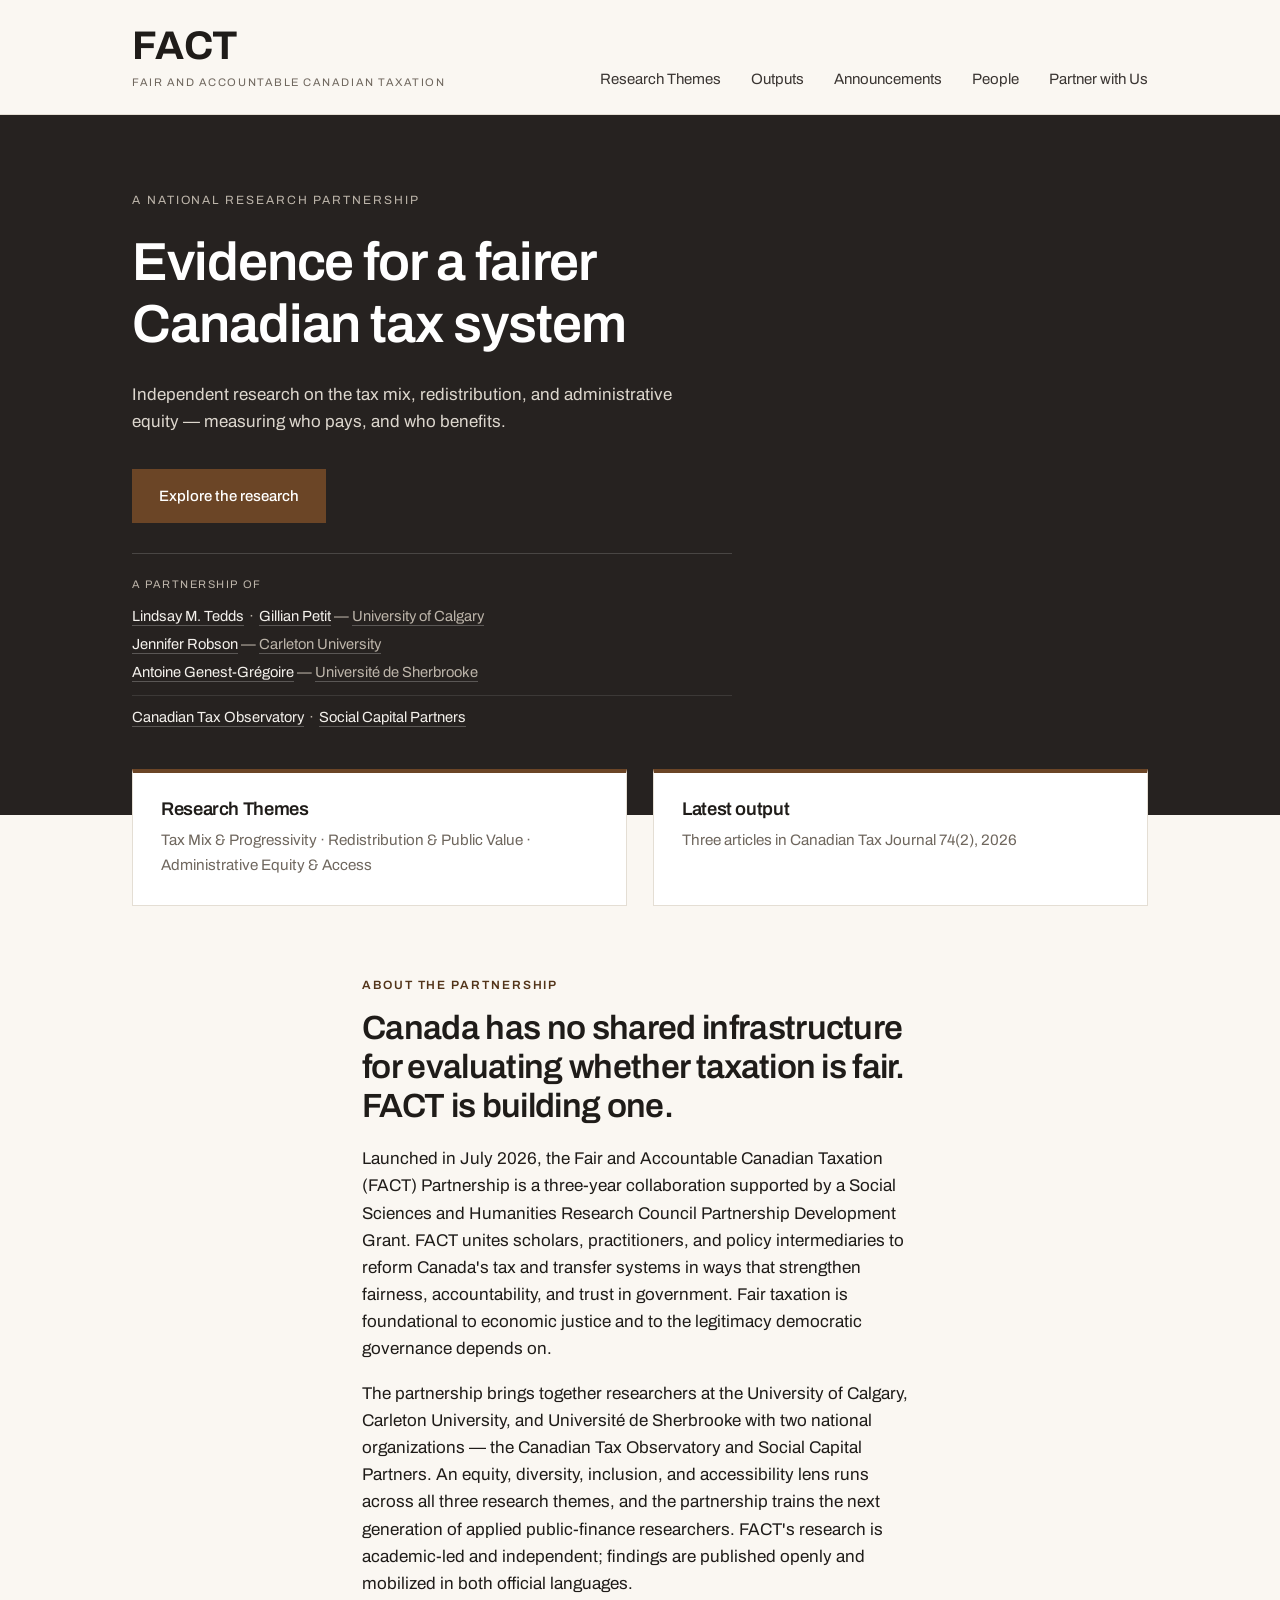
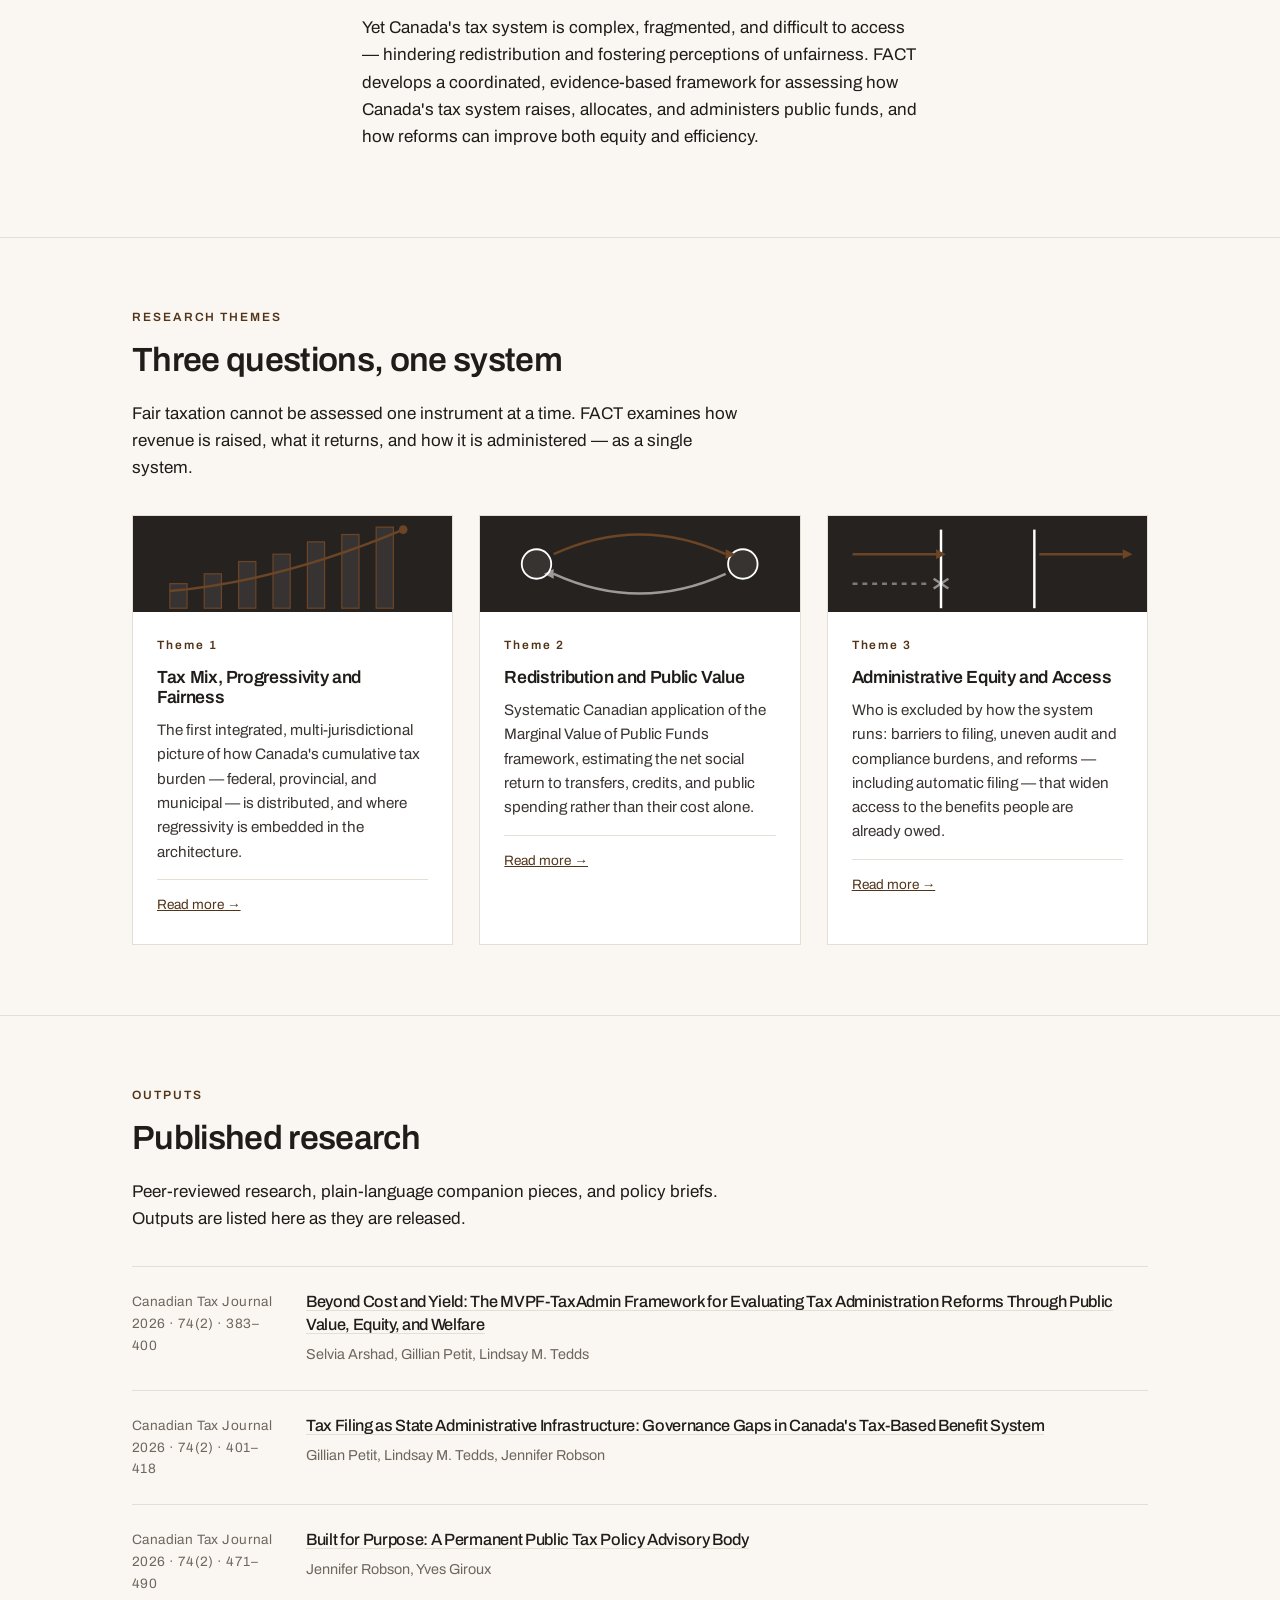
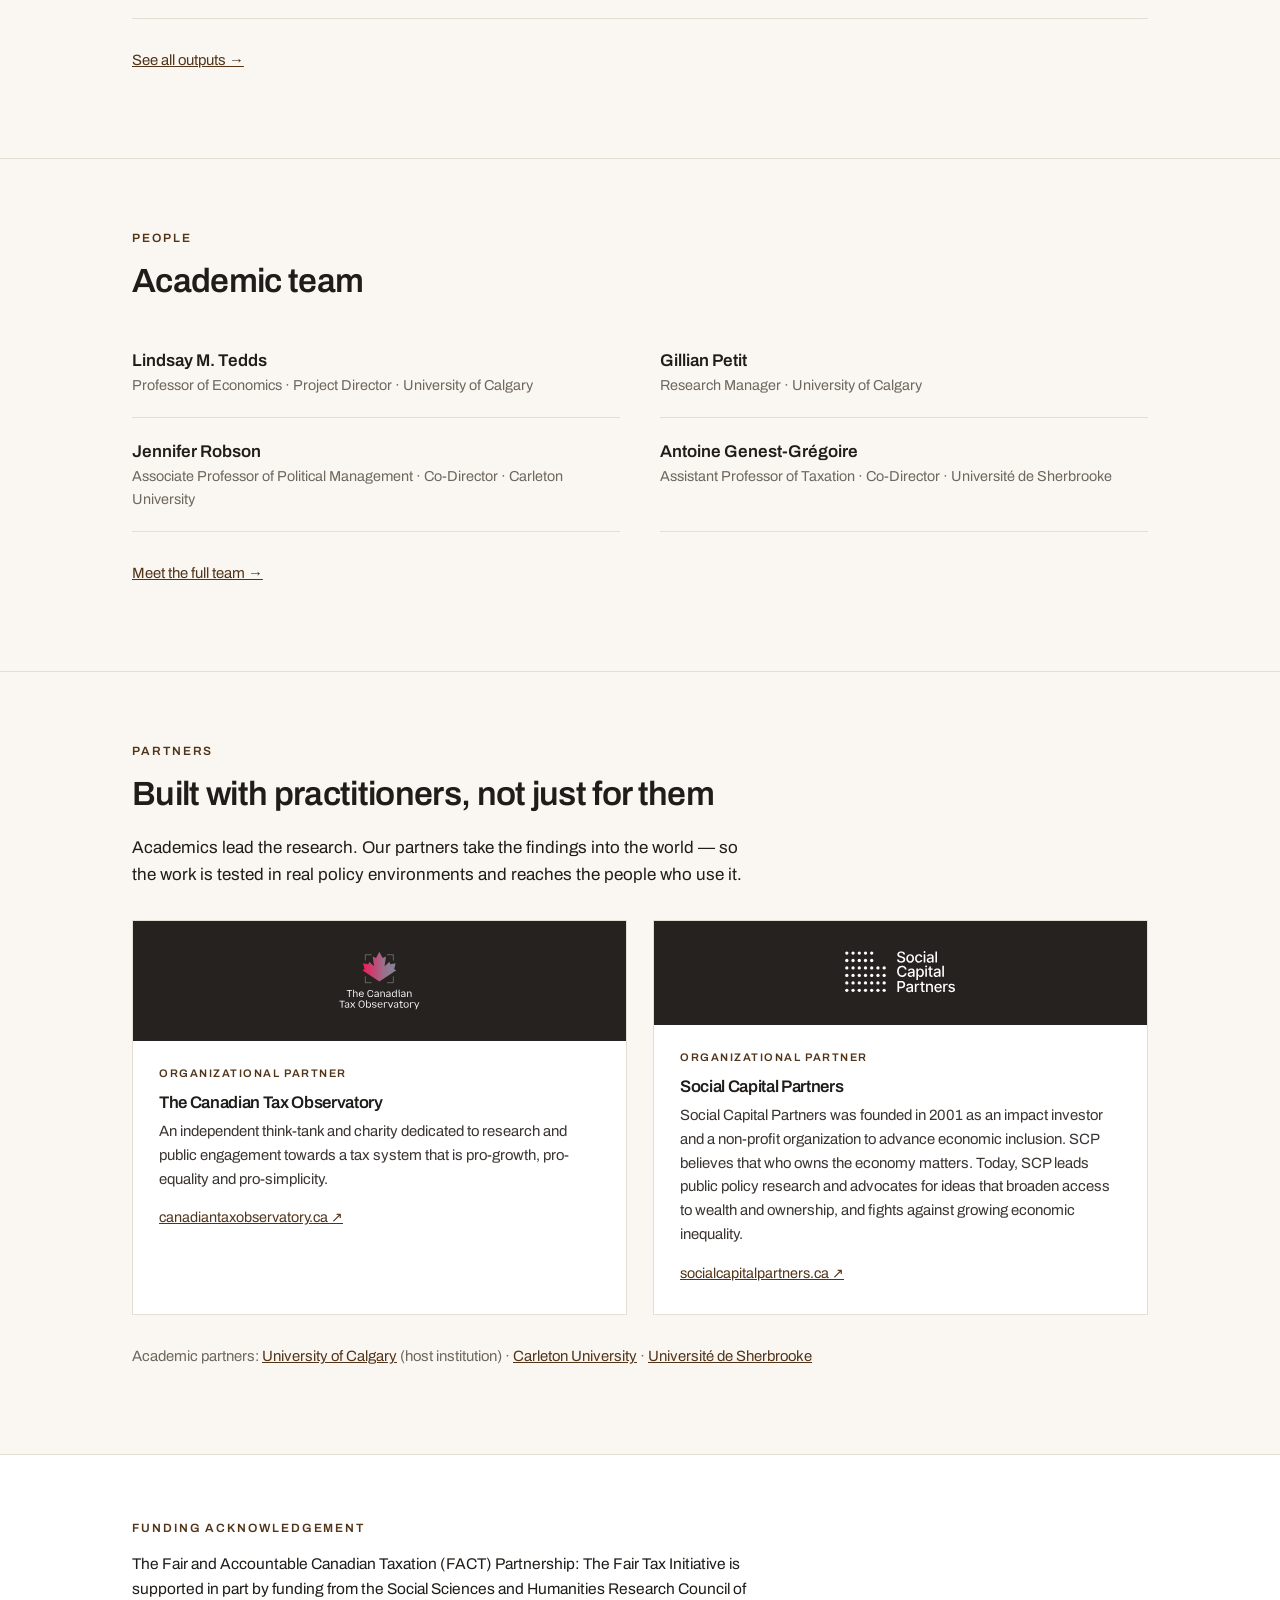
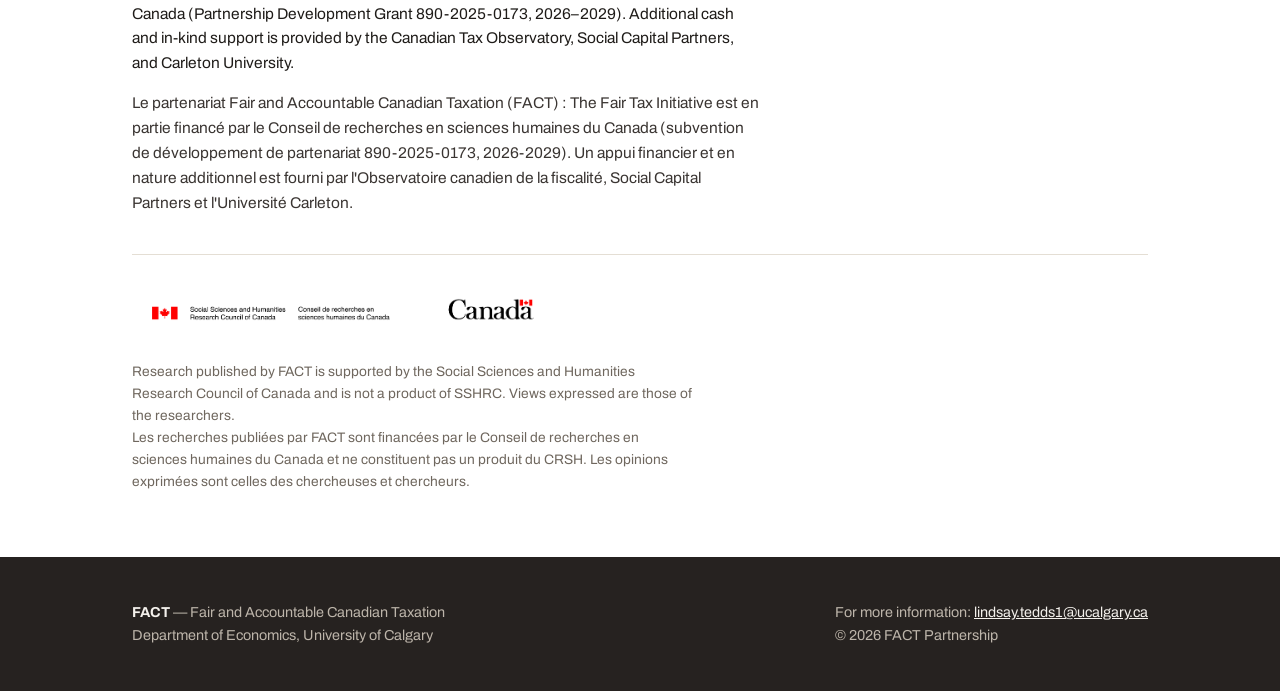
==== commit b7da3fc5: "Add files via upload" ====
--- a/index.html
+++ b/index.html
@@ -130,6 +130,18 @@
 /* ---------- Hero ---------- */
 .hero{background:var(--ink);color:var(--on-dark);padding:76px 0 82px;}
 .hero--page{padding:56px 0 60px;}
+.hero-partners{margin:30px 0 0;padding-top:22px;border-top:1px solid rgba(255,255,255,0.16);max-width:60ch;}
+.hero-partners .hp-label{font-size:11px;letter-spacing:0.14em;text-transform:uppercase;color:var(--on-dark-muted);margin:0 0 11px;}
+.hp-list{list-style:none;margin:0;padding:0;font-size:0.92rem;line-height:1.55;}
+.hp-list li{margin-bottom:5px;}
+.hp-list li.hp-orgs{margin-top:11px;padding-top:10px;border-top:1px solid rgba(255,255,255,0.10);}
+.hp-people{color:var(--on-dark);}
+.hp-org{color:var(--on-dark-muted);}
+.hp-org::before{content:"\2014\00a0";}
+.hero-partners .hp-sep{color:var(--on-dark-muted);padding:0 5px;}
+.hero-partners a{color:inherit;text-decoration:none;border-bottom:1px solid rgba(255,255,255,0.24);padding-bottom:1px;}
+.hero-partners a:hover,.hero-partners a:focus-visible{border-bottom-color:var(--bronze);}
+@media (max-width:700px){.hero-partners{margin-top:24px;}.hp-org{display:block;}.hp-org::before{content:"";}}
 .eyebrow{font-size:12px;letter-spacing:0.16em;text-transform:uppercase;color:var(--on-dark-muted);margin:0 0 22px;}
 .hero h1{font-size:clamp(2.1rem,5.2vw,3.35rem);max-width:16ch;color:#fff;}
 .hero--page h1{font-size:clamp(1.9rem,4.4vw,2.7rem);}
@@ -414,6 +426,16 @@
       <h1>Evidence for a fairer Canadian tax system</h1>
       <p class="lede">Independent research on the tax mix, redistribution, and administrative equity — measuring who pays, and who benefits.</p>
       <a class="btn" href="research.html">Explore the research</a>
+
+      <div class="hero-partners">
+        <p class="hp-label">A partnership of</p>
+        <ul class="hp-list">
+          <li><span class="hp-people"><a href="people.html">Lindsay M. Tedds</a><span class="hp-sep">&middot;</span><a href="people.html">Gillian Petit</a></span> <span class="hp-org"><a href="https://www.ucalgary.ca/" target="_blank" rel="noopener">University of Calgary</a></span></li>
+          <li><span class="hp-people"><a href="people.html">Jennifer Robson</a></span> <span class="hp-org"><a href="https://carleton.ca/" target="_blank" rel="noopener">Carleton University</a></span></li>
+          <li><span class="hp-people"><a href="people.html">Antoine Genest-Gr&eacute;goire</a></span> <span class="hp-org"><a href="https://www.usherbrooke.ca/" target="_blank" rel="noopener">Universit&eacute; de Sherbrooke</a></span></li>
+          <li class="hp-orgs"><a href="https://canadiantaxobservatory.ca/" target="_blank" rel="noopener">Canadian Tax Observatory</a><span class="hp-sep">&middot;</span><a href="https://socialcapitalpartners.ca/" target="_blank" rel="noopener">Social Capital Partners</a></li>
+        </ul>
+      </div>
     </div>
   </div>
 
@@ -435,9 +457,10 @@
       <p class="section-label">About the partnership</p>
       <h2>Canada has no shared infrastructure for evaluating whether taxation is fair. FACT is building one.</h2>
       <p>Launched in July 2026, the Fair and Accountable Canadian Taxation (FACT) Partnership is a three-year collaboration supported by a Social Sciences and Humanities Research Council Partnership Development Grant. FACT unites scholars, practitioners, and policy intermediaries to reform Canada's tax and transfer systems in ways that strengthen fairness, accountability, and trust in government. Fair taxation is foundational to economic justice and to the legitimacy democratic governance depends on.</p>
-      <p>Yet Canada's tax system is complex, fragmented, and difficult to access — hindering redistribution and fostering perceptions of unfairness. FACT develops a coordinated, evidence-based framework for assessing how Canada's tax system raises, allocates, and administers public funds, and how reforms can improve both equity and efficiency.</p>
       <p>The partnership brings together researchers at the University of Calgary, Carleton University, and Université de Sherbrooke with two national organizations — the Canadian Tax Observatory and Social Capital Partners. An equity, diversity, inclusion, and accessibility lens runs across all three research themes, and the partnership trains the next generation of applied public-finance researchers. FACT's research is academic-led and independent; findings are published openly and mobilized in both official languages.</p>
-    </div>
+
+        <p>Yet Canada's tax system is complex, fragmented, and difficult to access — hindering redistribution and fostering perceptions of unfairness. FACT develops a coordinated, evidence-based framework for assessing how Canada's tax system raises, allocates, and administers public funds, and how reforms can improve both equity and efficiency.</p>
+        </div>
   </section>
 
   <hr class="rule">
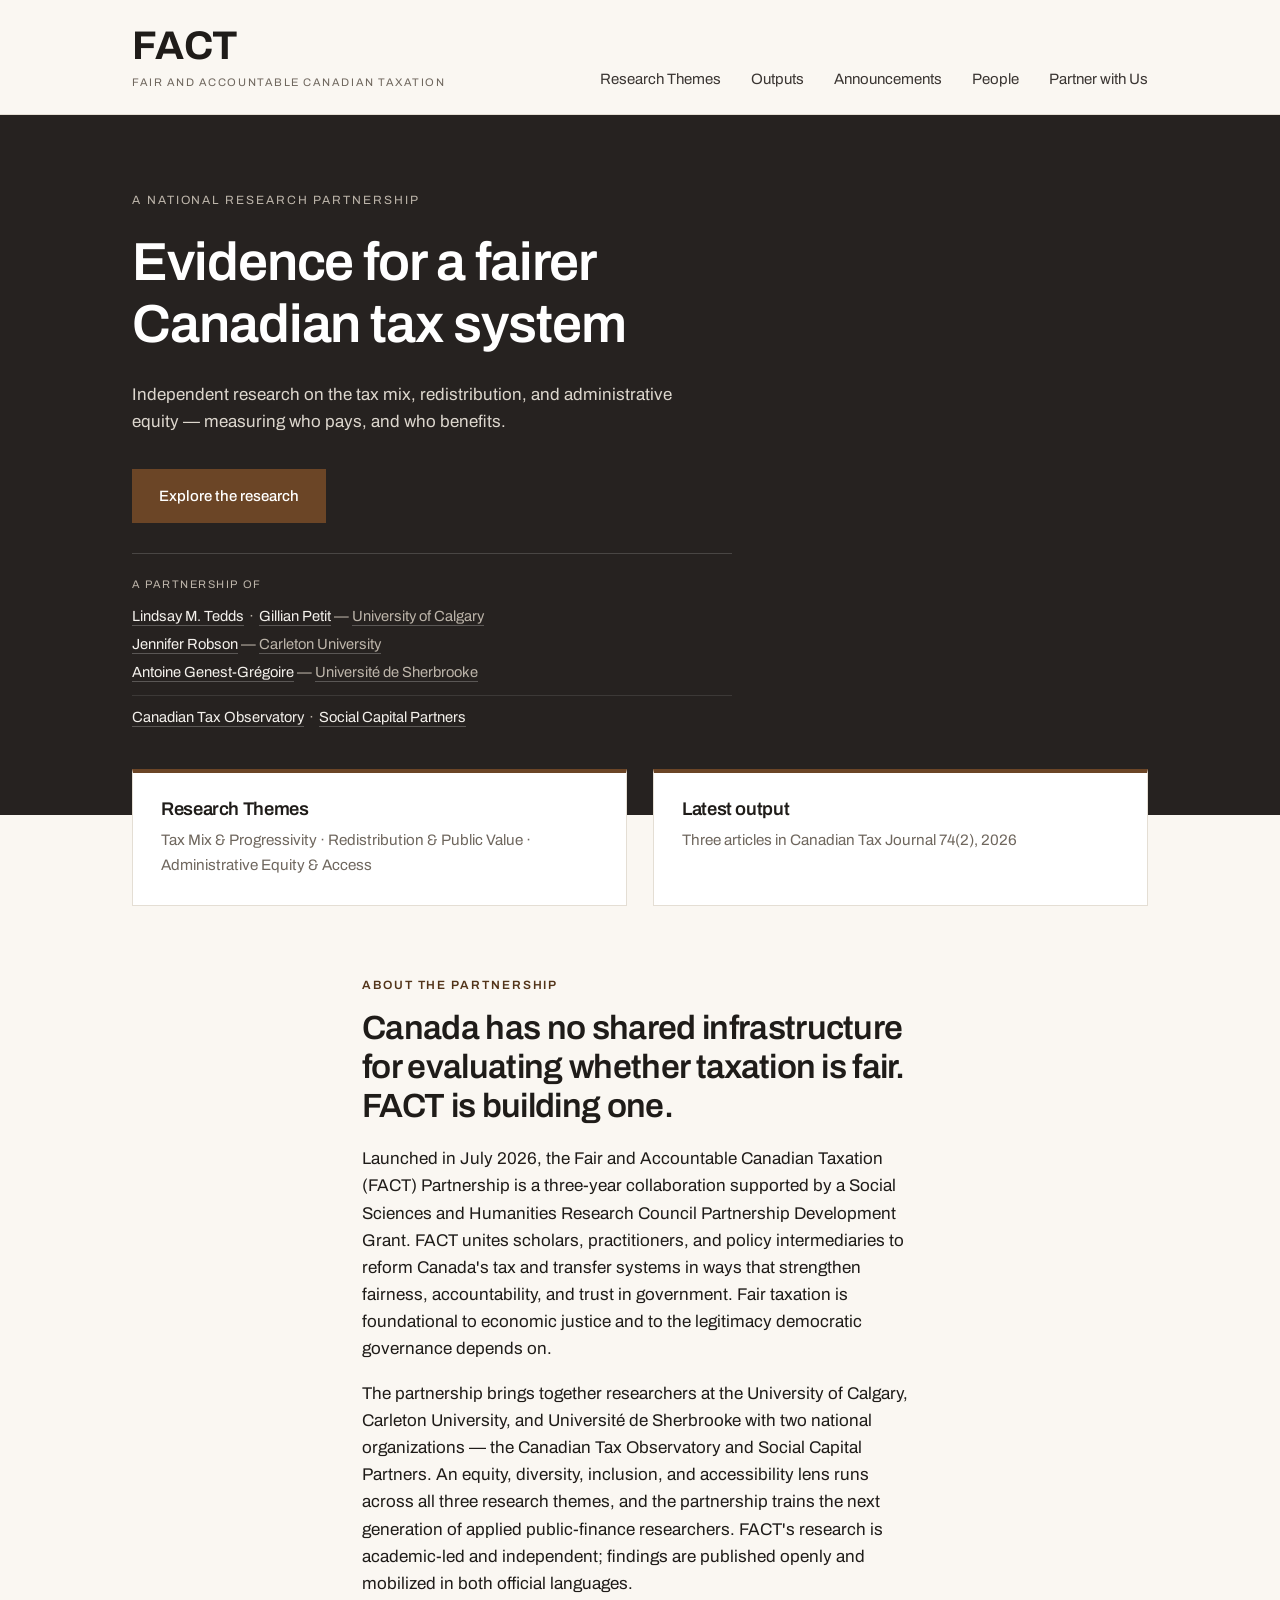
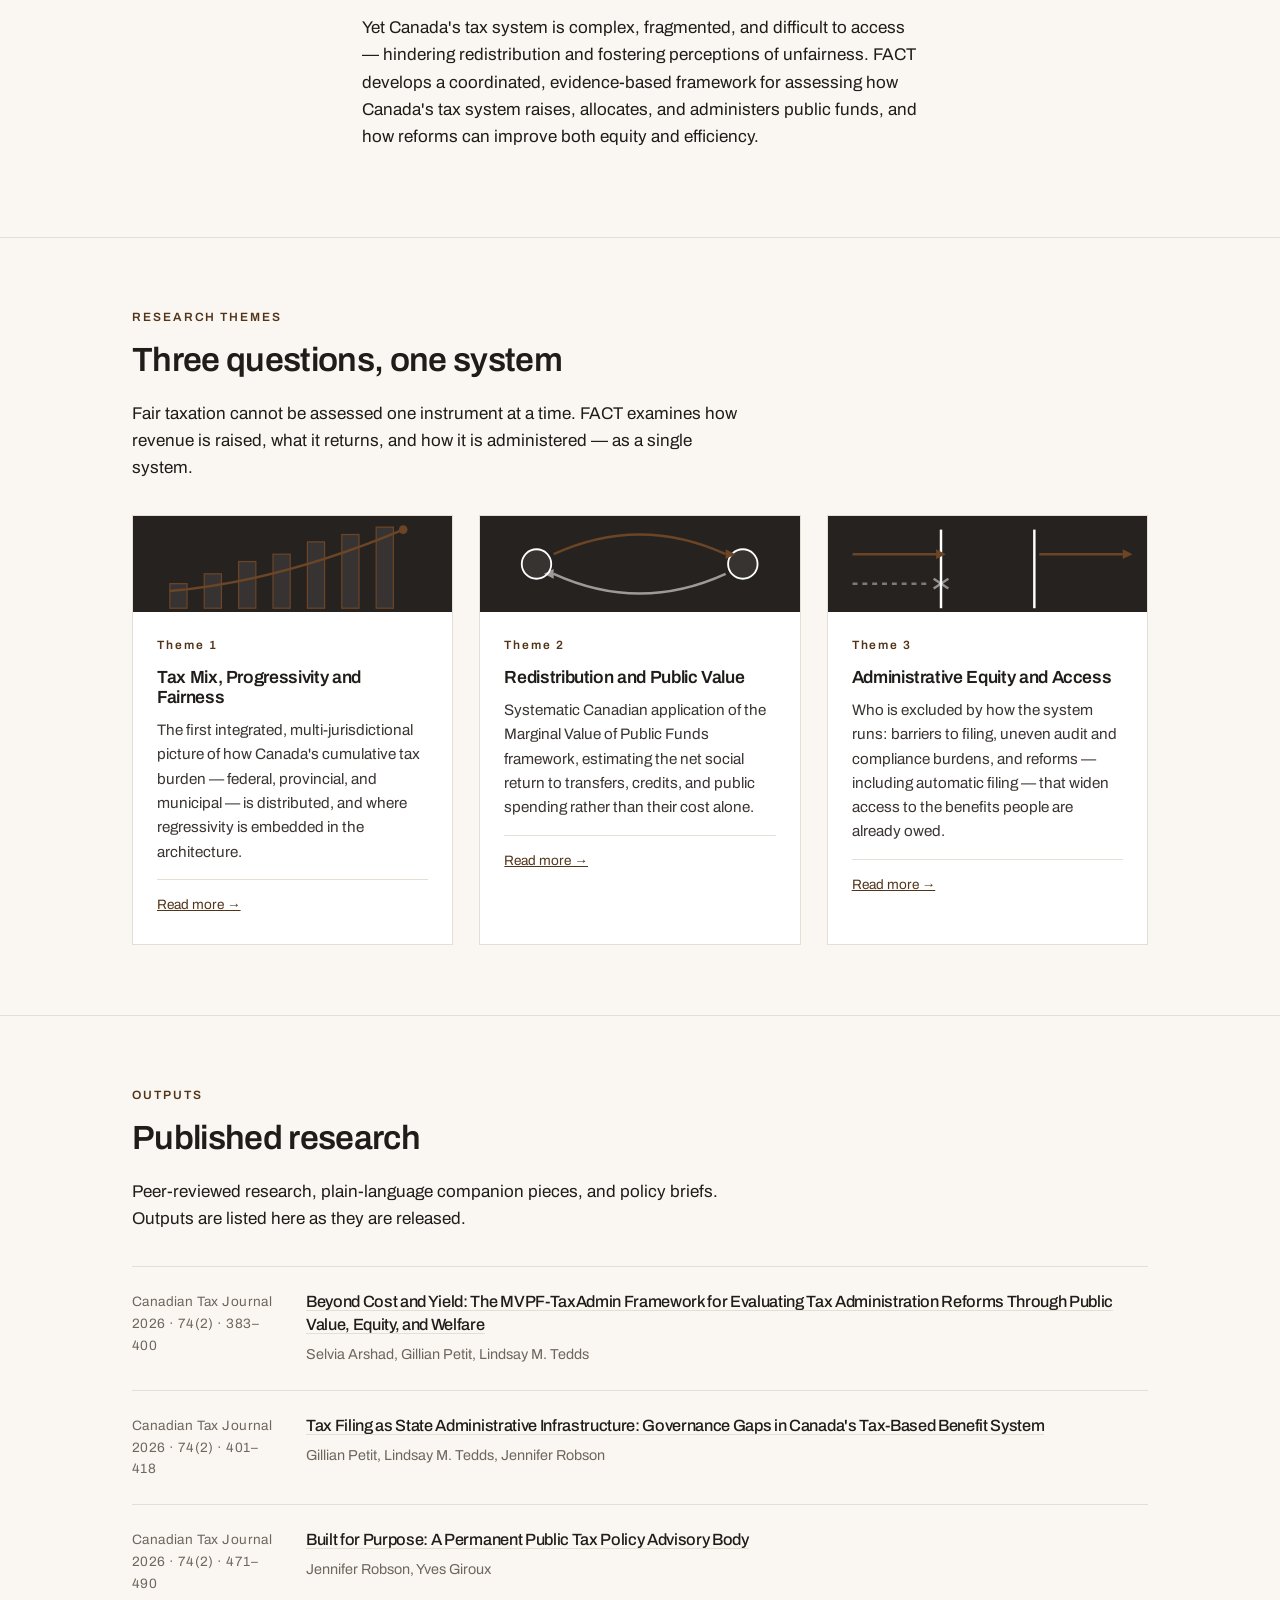
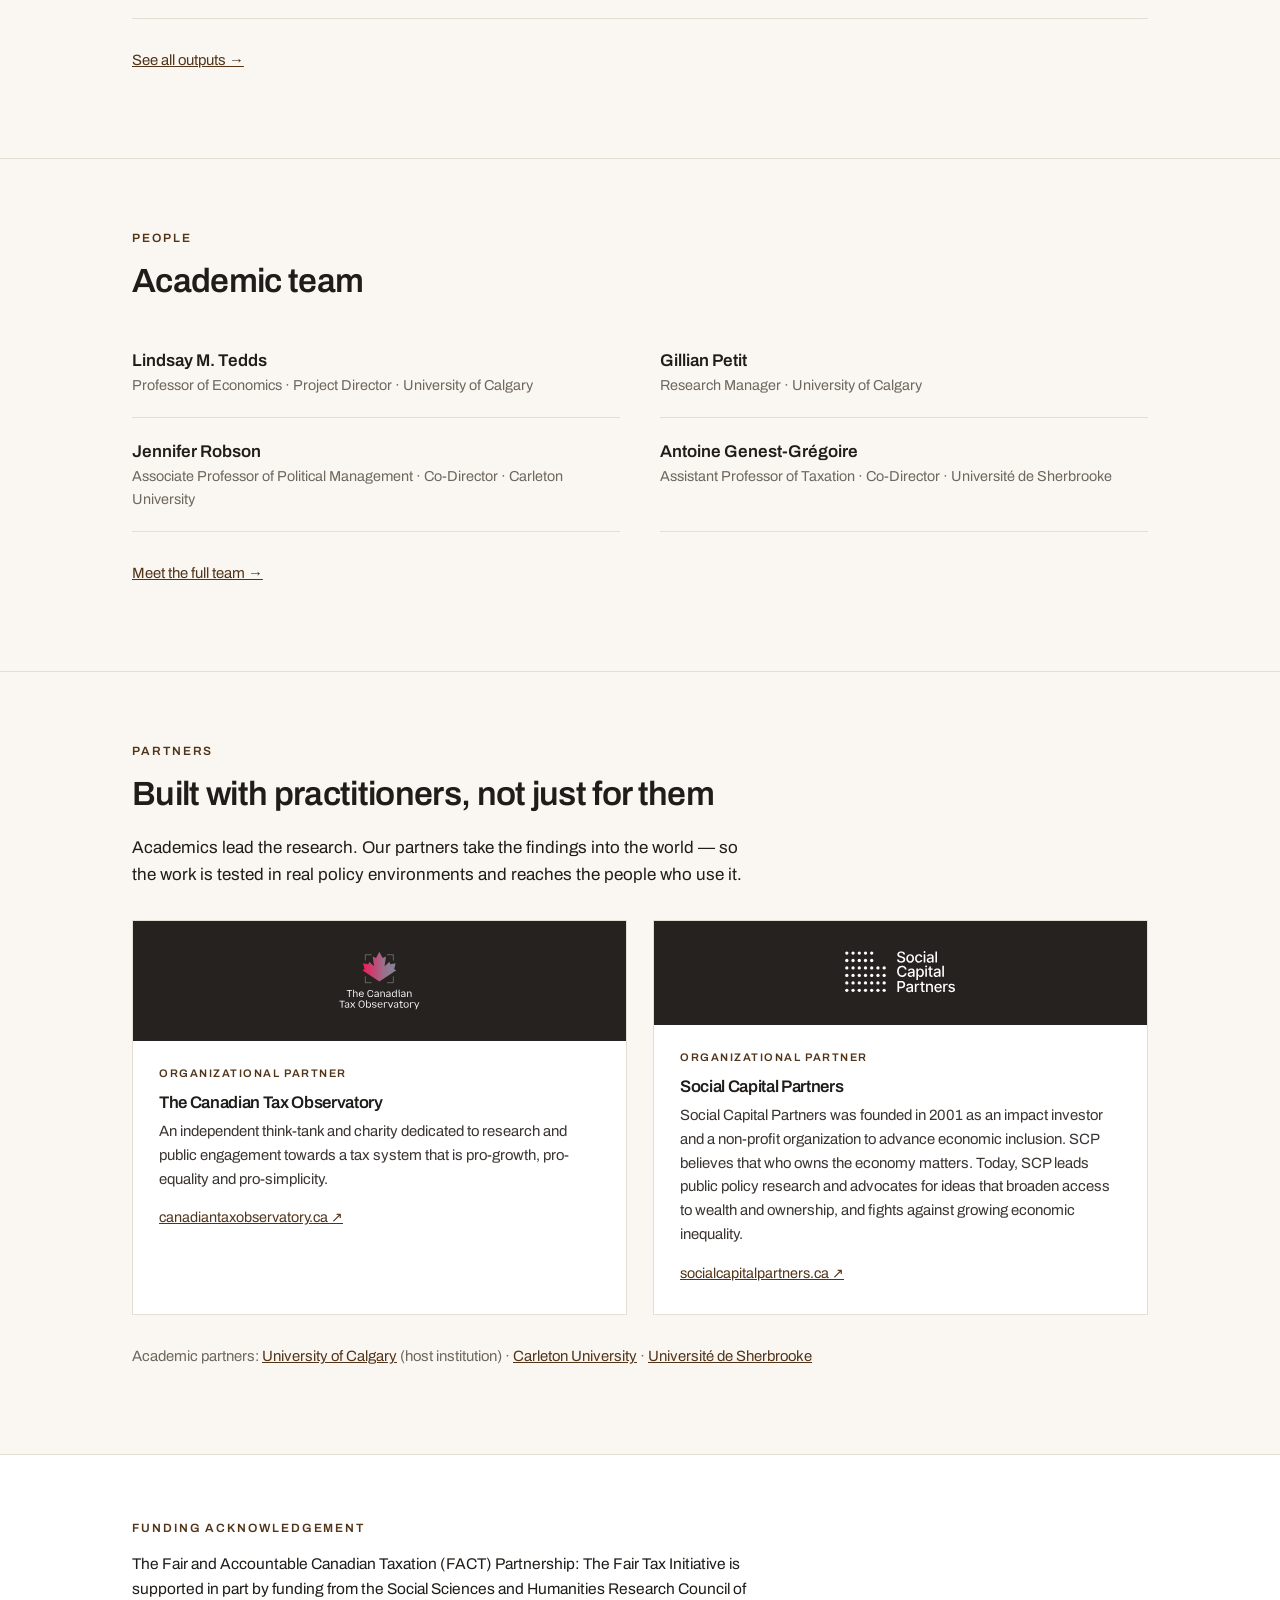
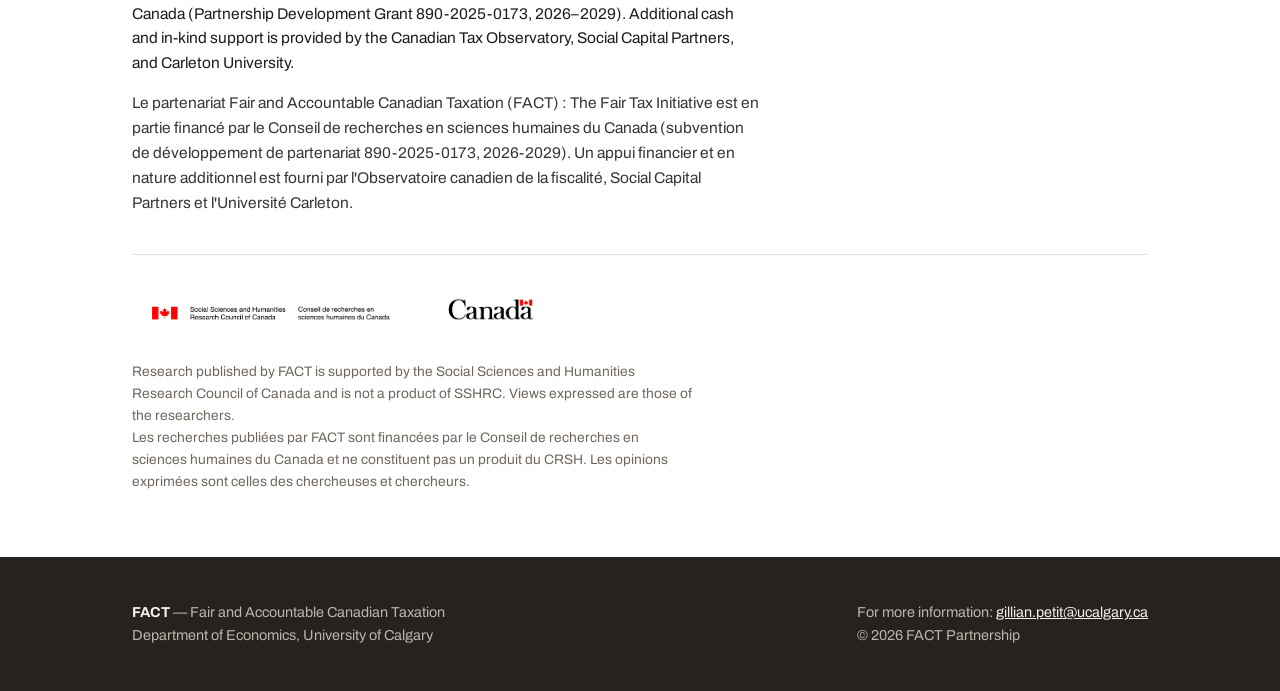
==== commit 6229ab7d: "Add files via upload" ====
--- a/index.html
+++ b/index.html
@@ -16,7 +16,7 @@
 <meta property="og:description" content="A SSHRC-funded research partnership on who pays and who benefits in Canada's tax and transfer system: progressivity, public value, and administrative equity.">
 <meta property="og:url" content="https://factpartnership.ca/">
 <meta property="og:site_name" content="FACT Partnership">
-<meta property="og:image" content="https://factpartnership.ca/assets/fact-social-card.png">
+<meta property="og:image" content="https://factpartnership.ca/fact-social-card.png">
 <meta property="og:image:width" content="1200">
 <meta property="og:image:height" content="630">
 <meta property="og:image:alt" content="FACT — Fair and Accountable Canadian Taxation">
@@ -24,7 +24,7 @@
 <meta name="twitter:card" content="summary_large_image">
 <meta name="twitter:title" content="FACT — Fair and Accountable Canadian Taxation">
 <meta name="twitter:description" content="A SSHRC-funded research partnership on who pays and who benefits in Canada's tax and transfer system: progressivity, public value, and administrative equity.">
-<meta name="twitter:image" content="https://factpartnership.ca/assets/fact-social-card.png">
+<meta name="twitter:image" content="https://factpartnership.ca/fact-social-card.png">
 <meta name="twitter:image:alt" content="FACT — Fair and Accountable Canadian Taxation">
 
 <link rel="icon" href="data:image/svg+xml,%3Csvg xmlns='http://www.w3.org/2000/svg' viewBox='0 0 64 64'%3E%3Crect width='64' height='64' fill='%23262220'/%3E%3Ctext x='32' y='45' font-family='Georgia,serif' font-size='38' font-weight='700' fill='%23f7f4ef' text-anchor='middle'%3EF%3C/text%3E%3C/svg%3E">
@@ -802,7 +802,7 @@
       Department of Economics, University of Calgary
     </div>
     <div>
-      For more information: <a href="mailto:lindsay.tedds1@ucalgary.ca">lindsay.tedds1@ucalgary.ca</a><br>
+      For more information: <a href="mailto:gillian.petit@ucalgary.ca">gillian.petit@ucalgary.ca</a><br>
       &copy; 2026 FACT Partnership
     </div>
   </div>
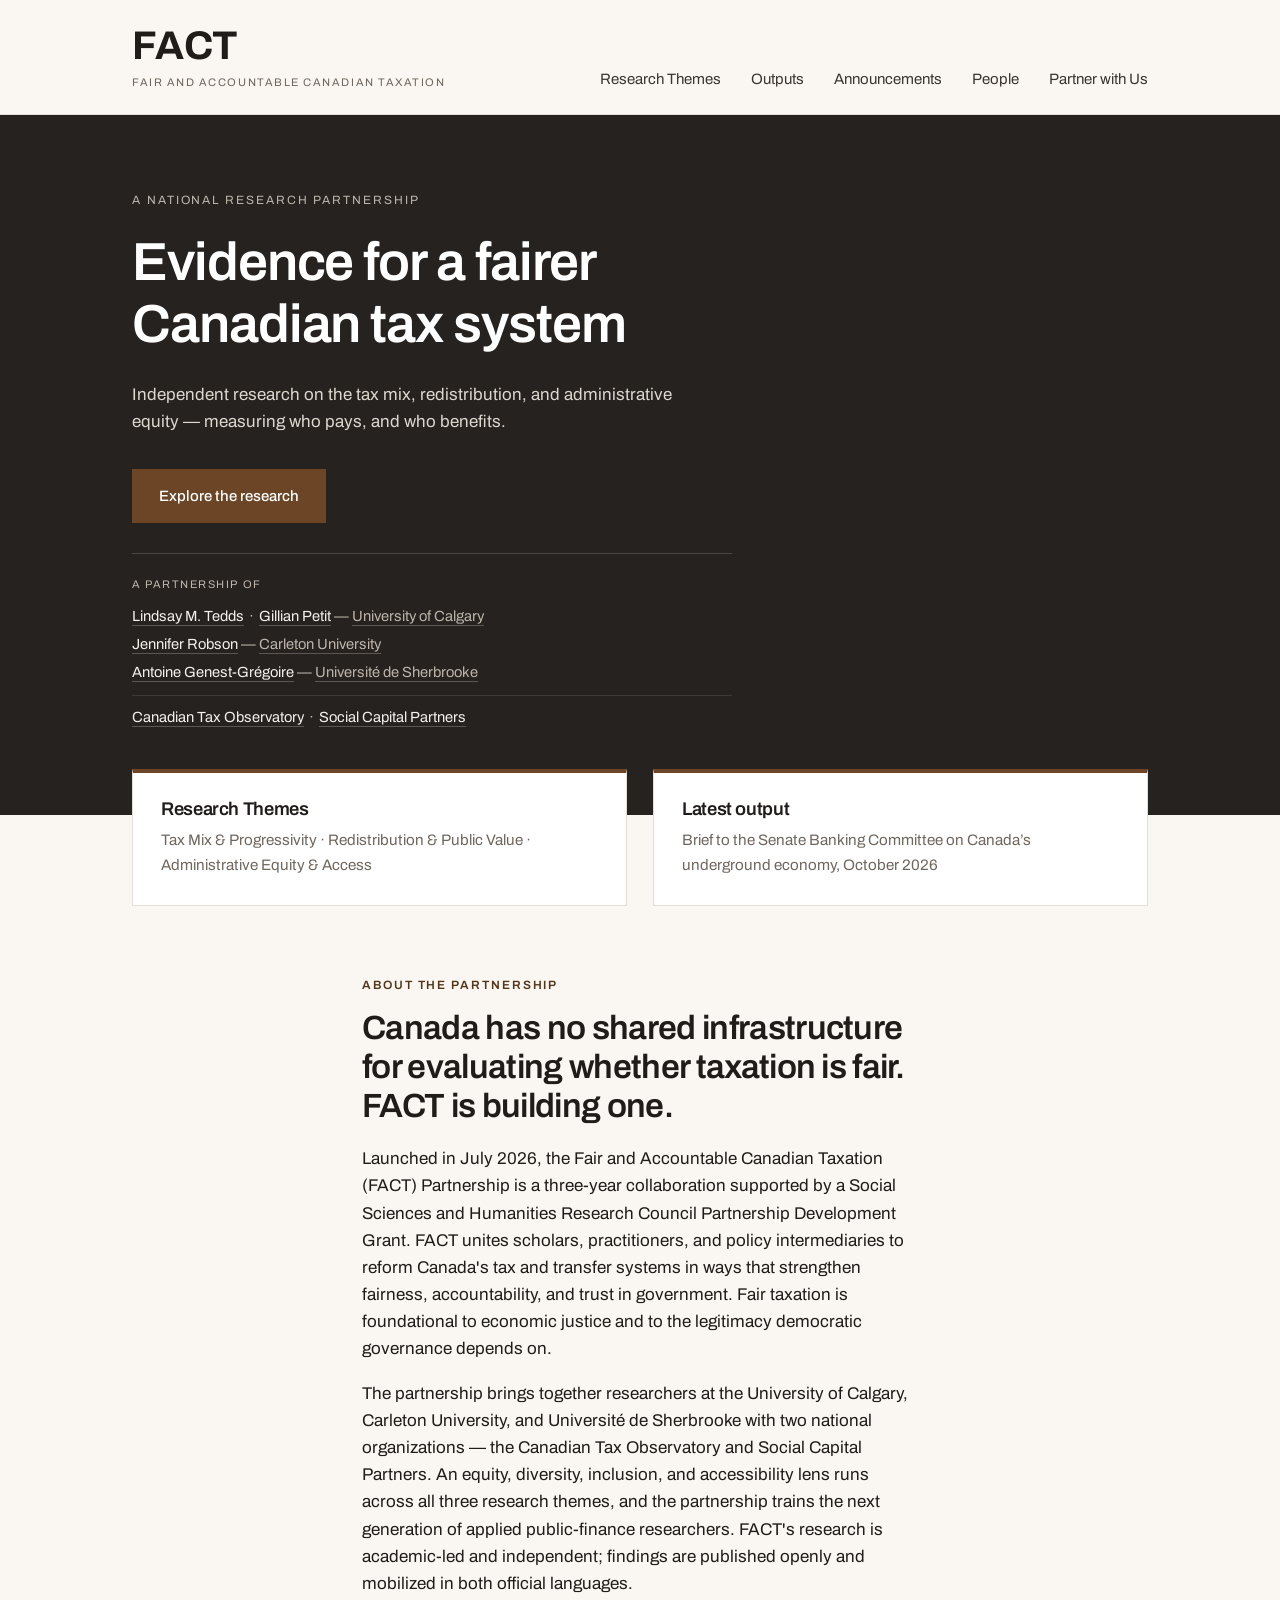
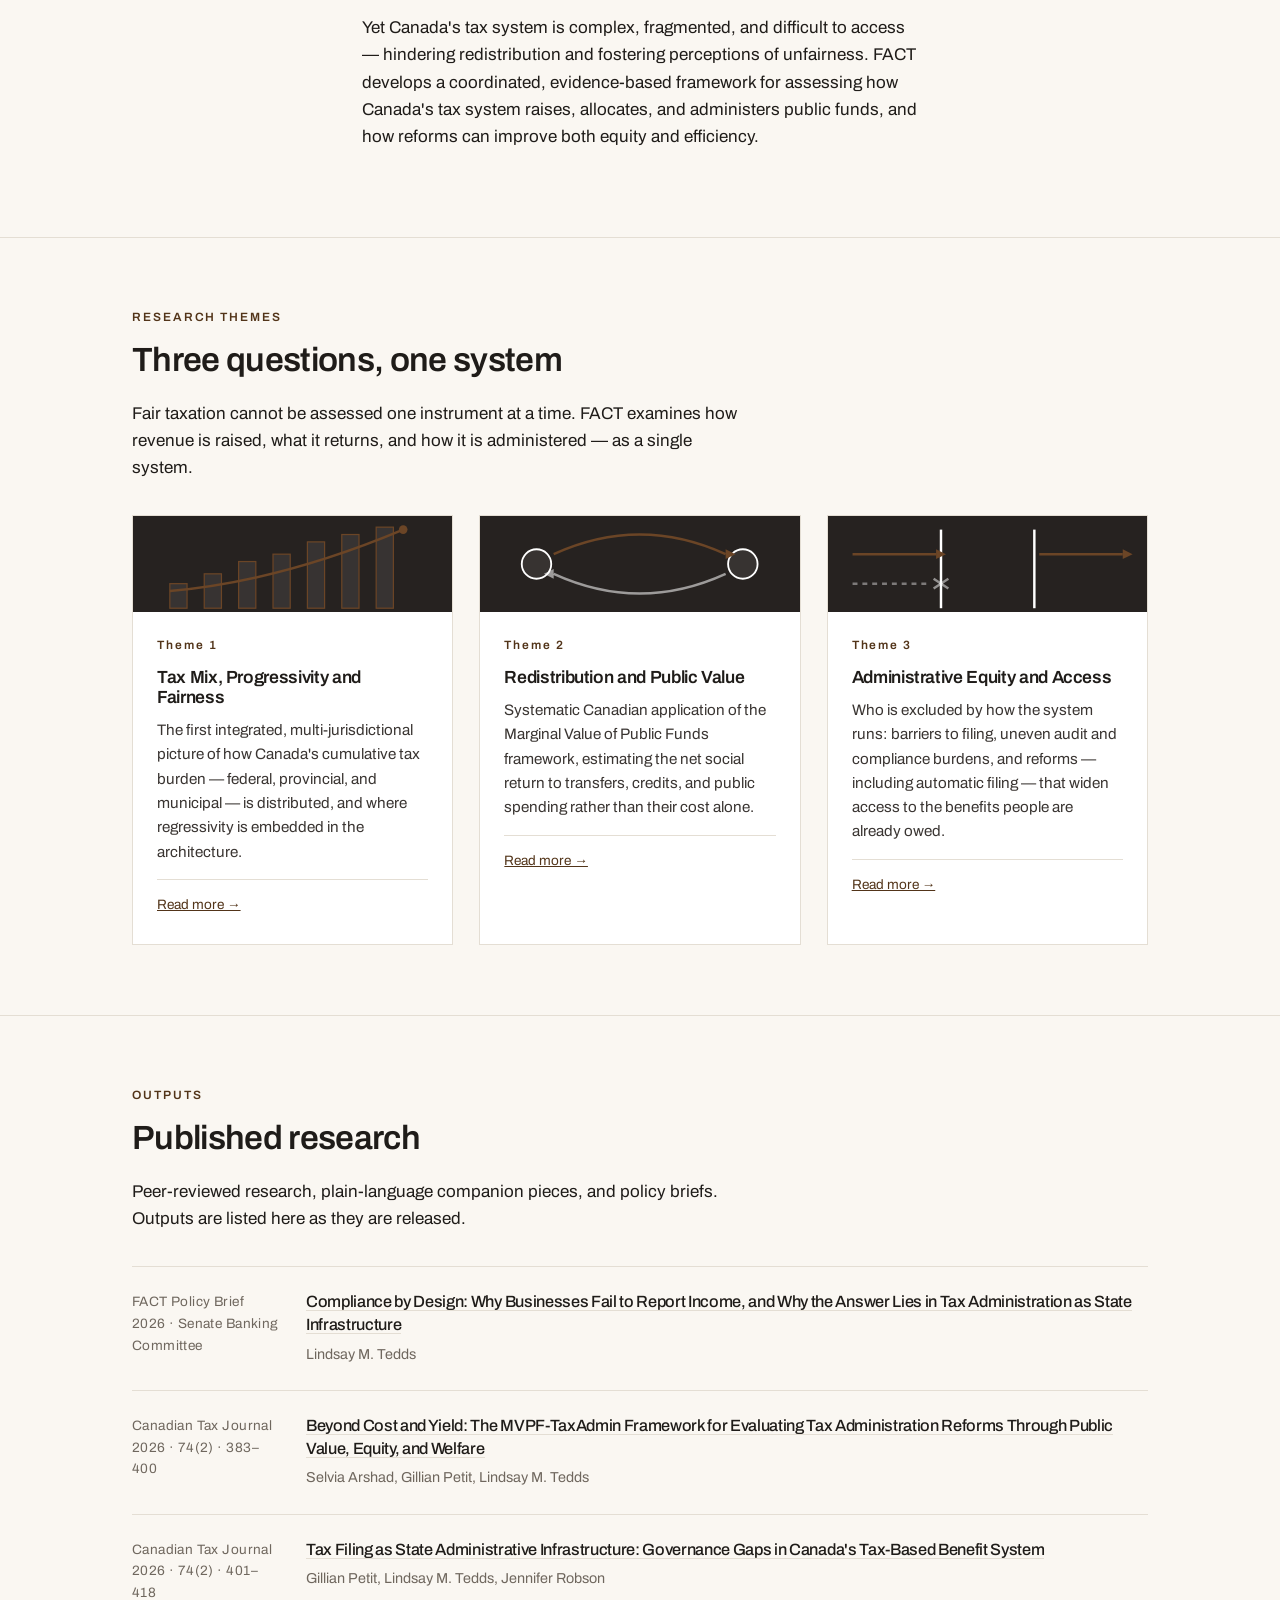
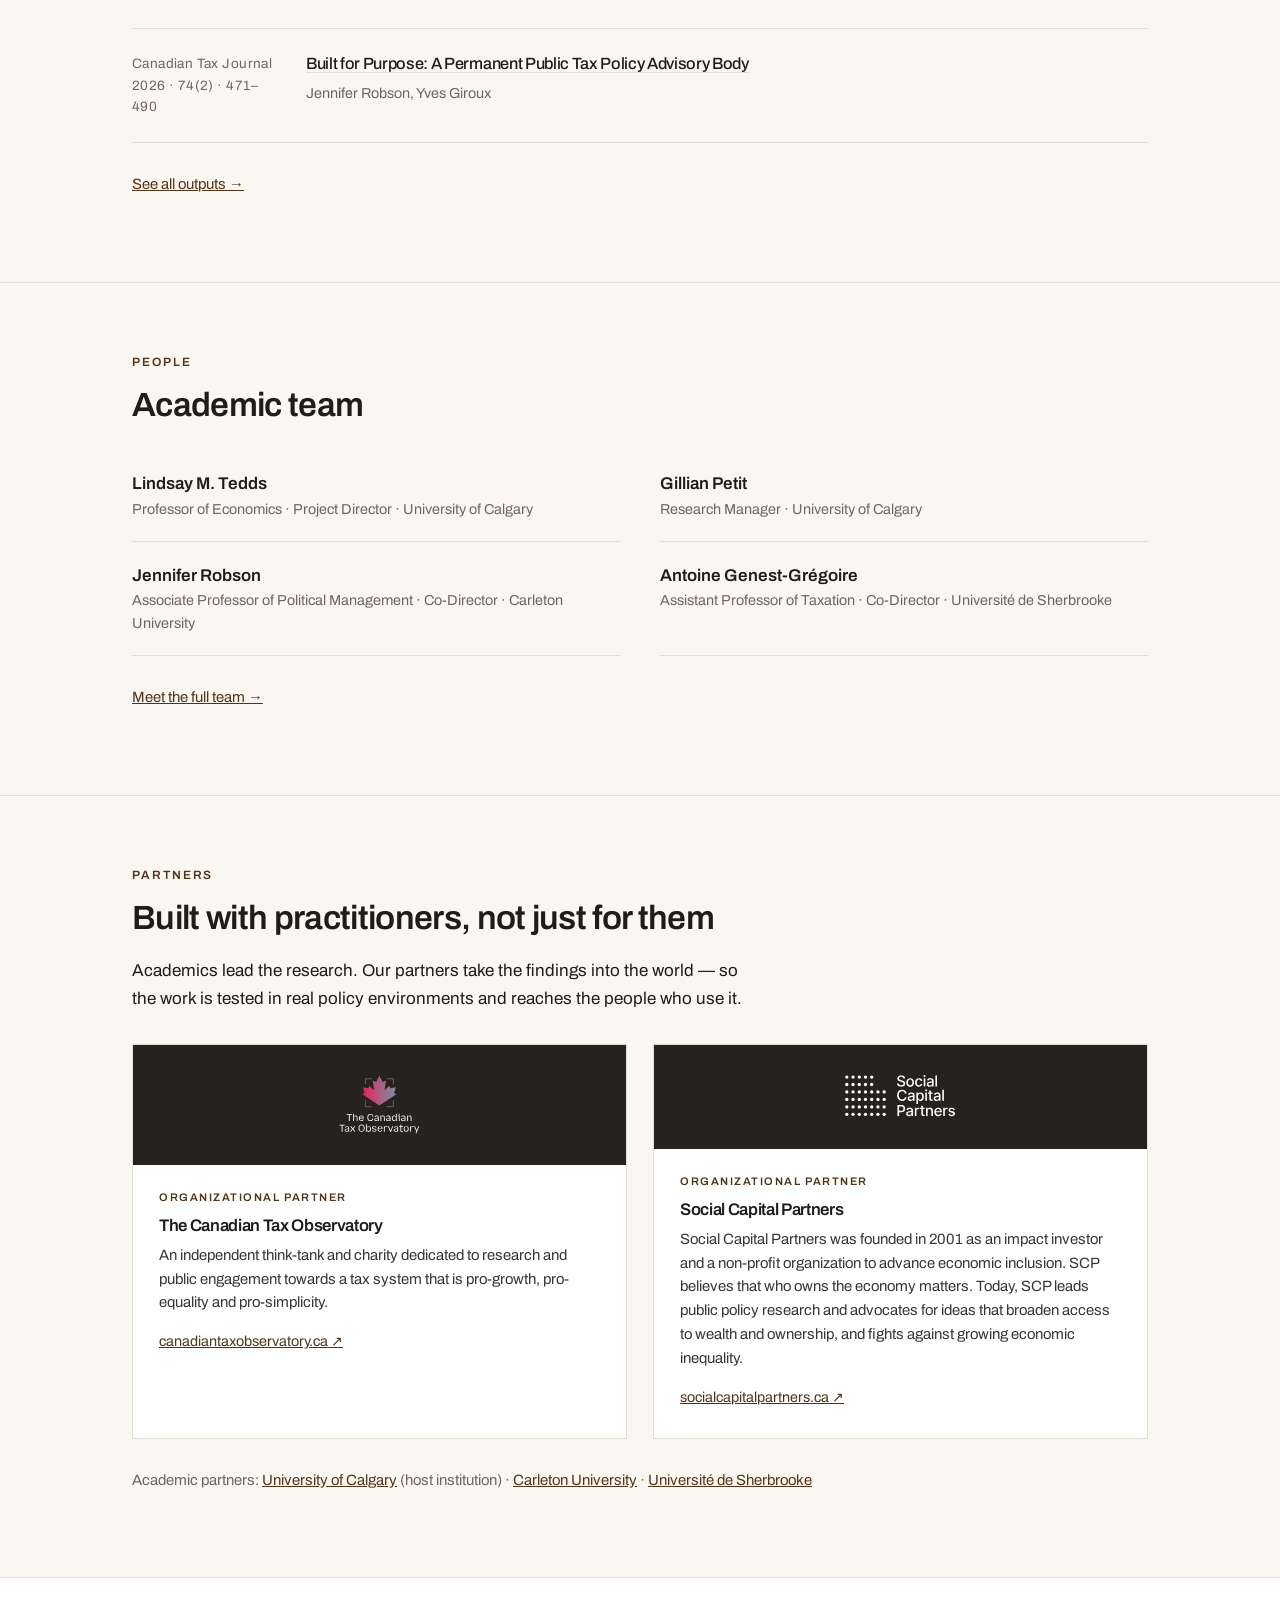
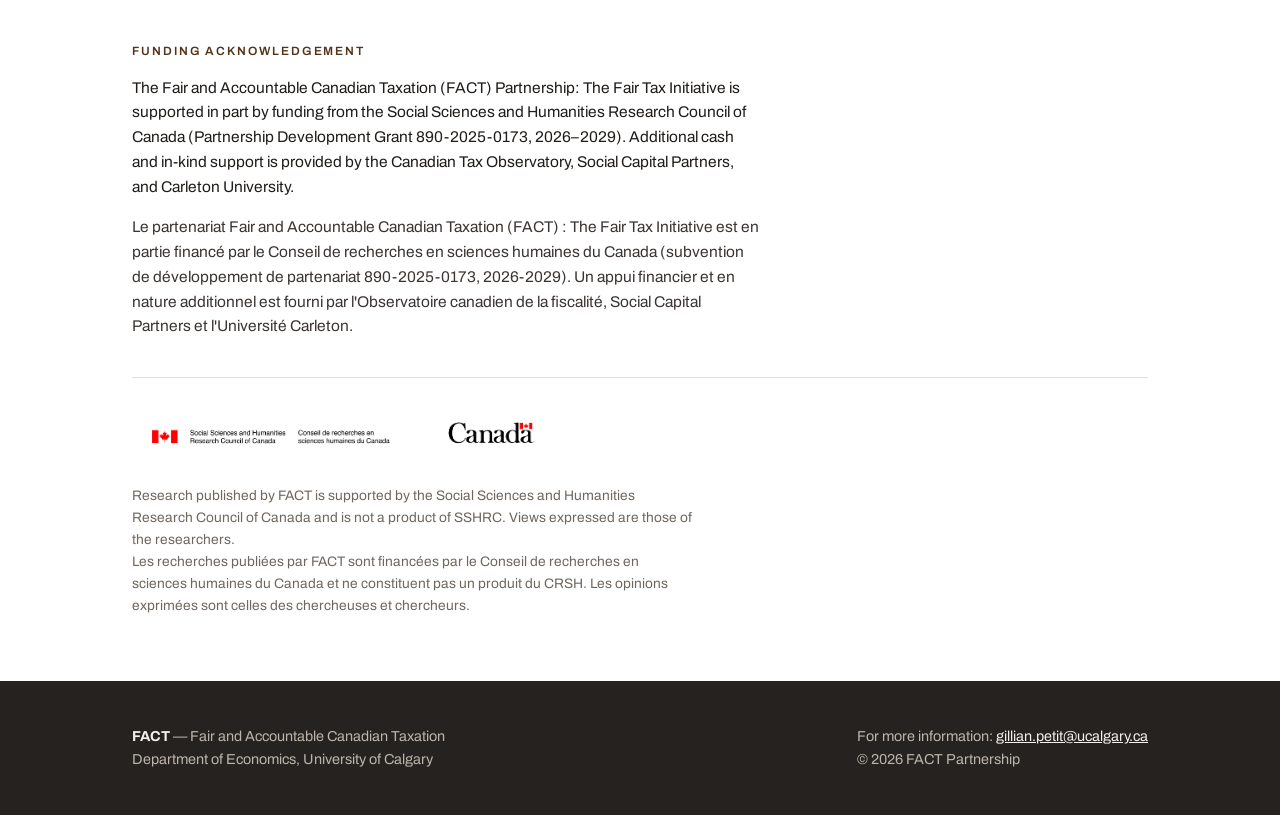
==== commit 491cfd41: "Add files via upload" ====
--- a/index.html
+++ b/index.html
@@ -445,9 +445,9 @@
         <h3>Research Themes</h3>
         <p>Tax Mix &amp; Progressivity · Redistribution &amp; Public Value · Administrative Equity &amp; Access</p>
       </a>
-      <a class="card" href="#outputs">
+      <a class="card" href="announcements.html#senate-banc-2026-10-28">
         <h3>Latest output</h3>
-        <p>Three articles in Canadian Tax Journal 74(2), 2026</p>
+        <p>Brief to the Senate Banking Committee on Canada&rsquo;s underground economy, October 2026</p>
       </a>
     </div>
   </div>
@@ -539,6 +539,13 @@
       <p class="measure">Peer-reviewed research, plain-language companion pieces, and policy briefs. Outputs are listed here as they are released.</p>
 
       <div style="margin-top:34px">
+        <article class="output">
+          <div class="meta">FACT Policy Brief<br>2026 · Senate Banking Committee</div>
+          <div>
+            <h3><a href="fact-pb-senate-banc-en.html">Compliance by Design: Why Businesses Fail to Report Income, and Why the Answer Lies in Tax Administration as State Infrastructure</a></h3>
+            <p class="authors">Lindsay M. Tedds</p>
+          </div>
+        </article>
         <article class="output">
           <div class="meta">Canadian Tax Journal<br>2026 · 74(2) · 383&ndash;400</div>
           <div>
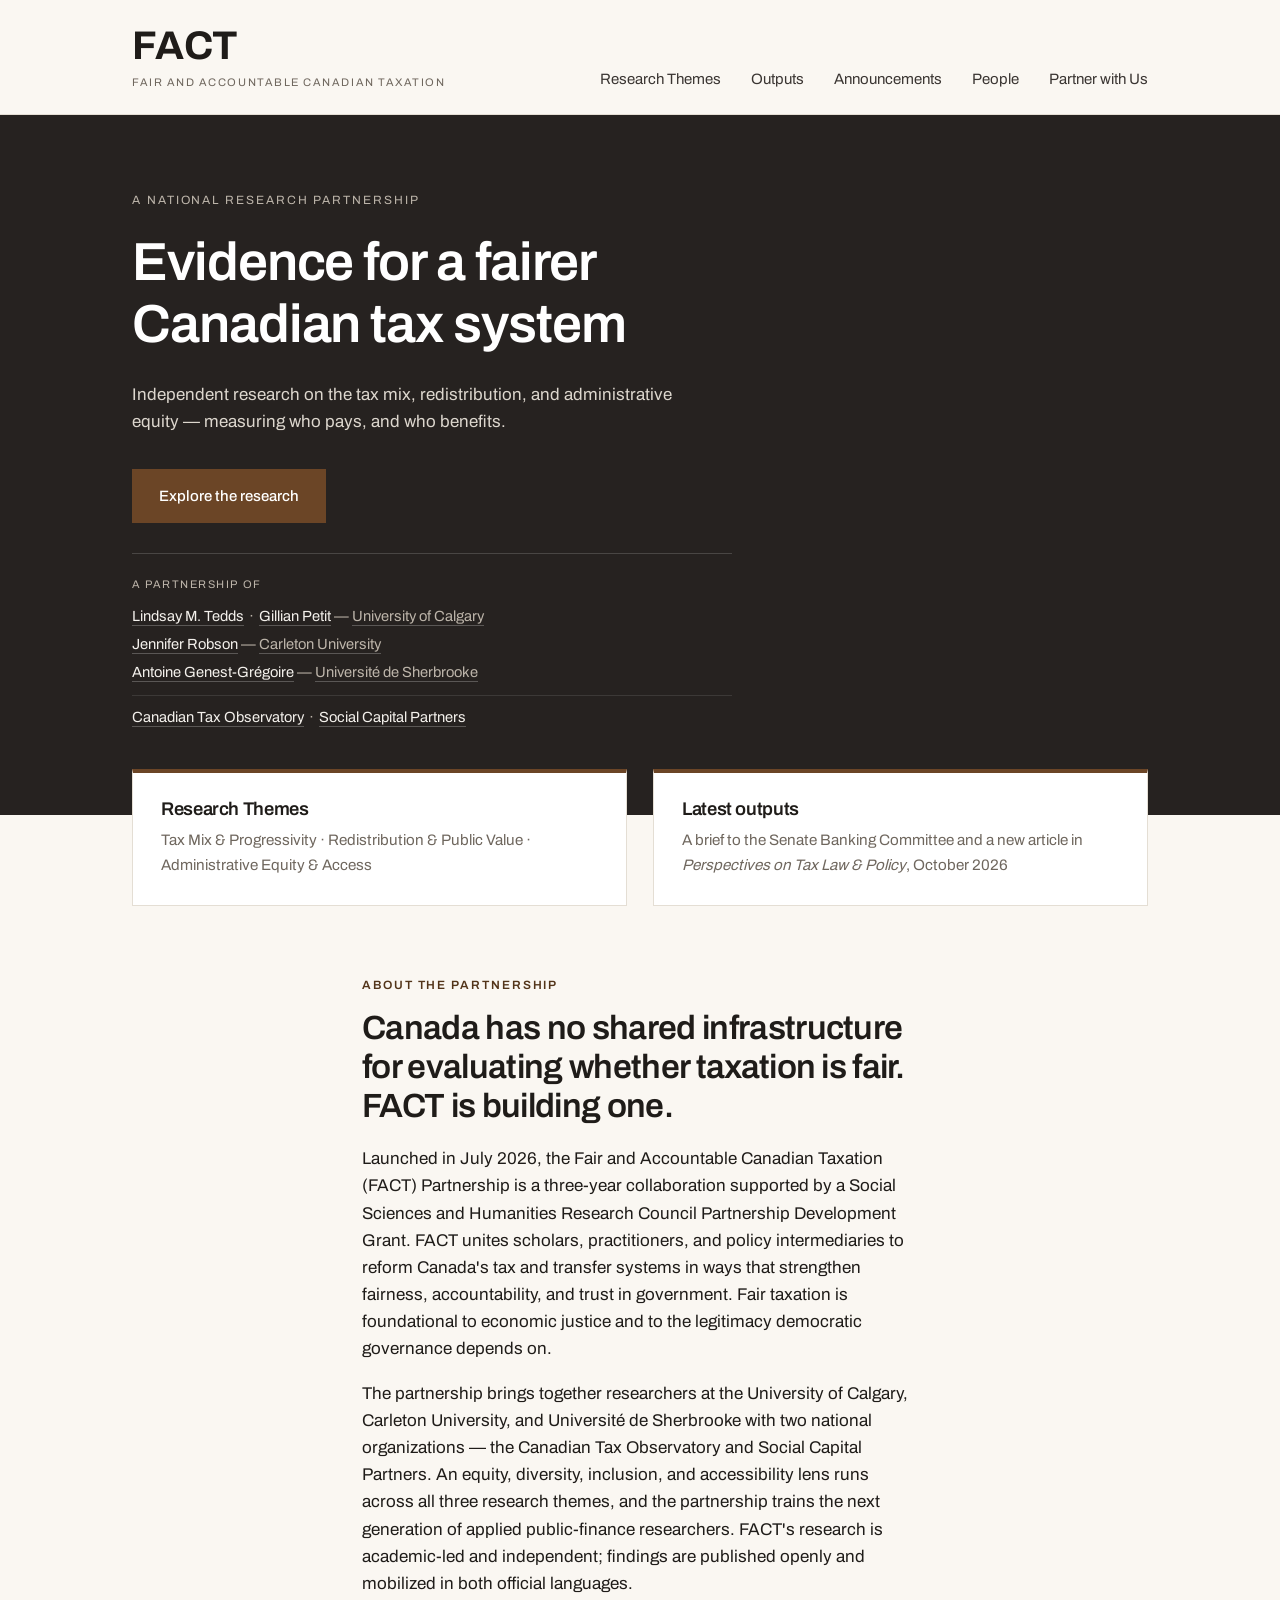
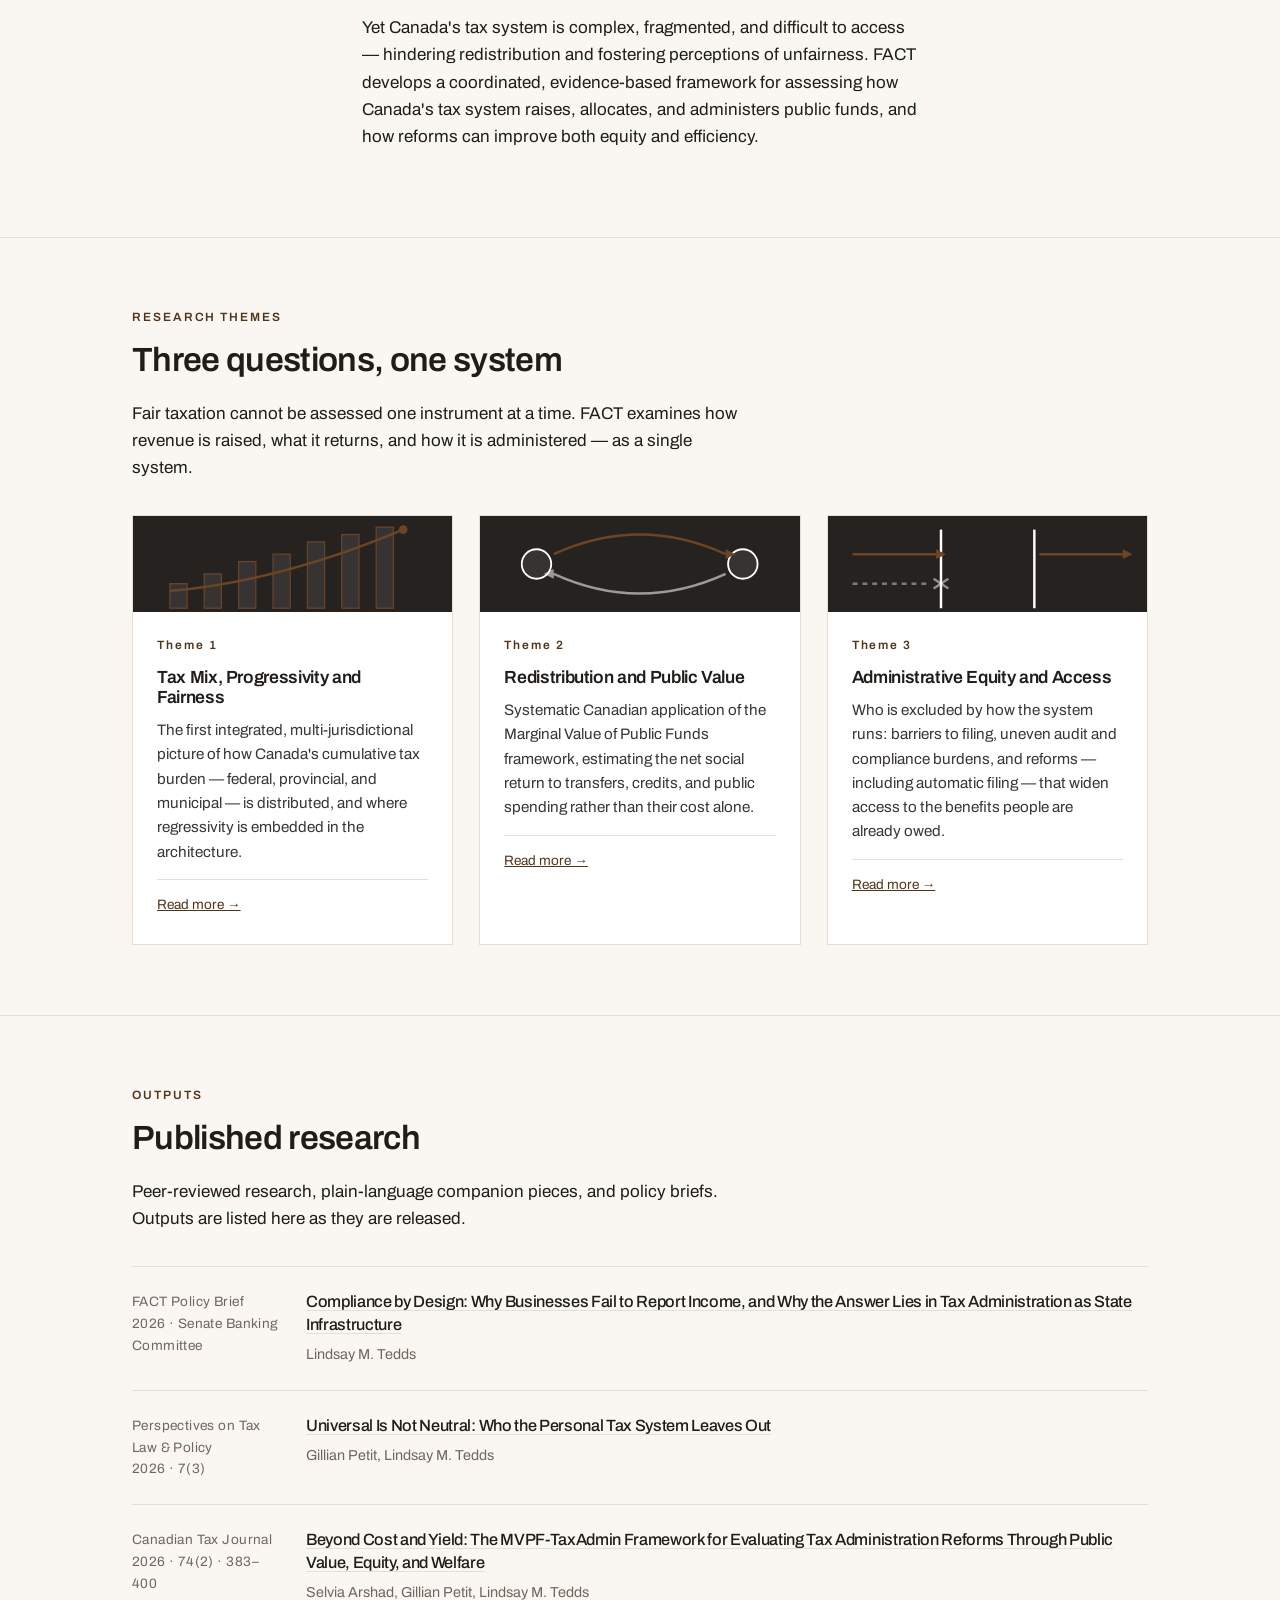
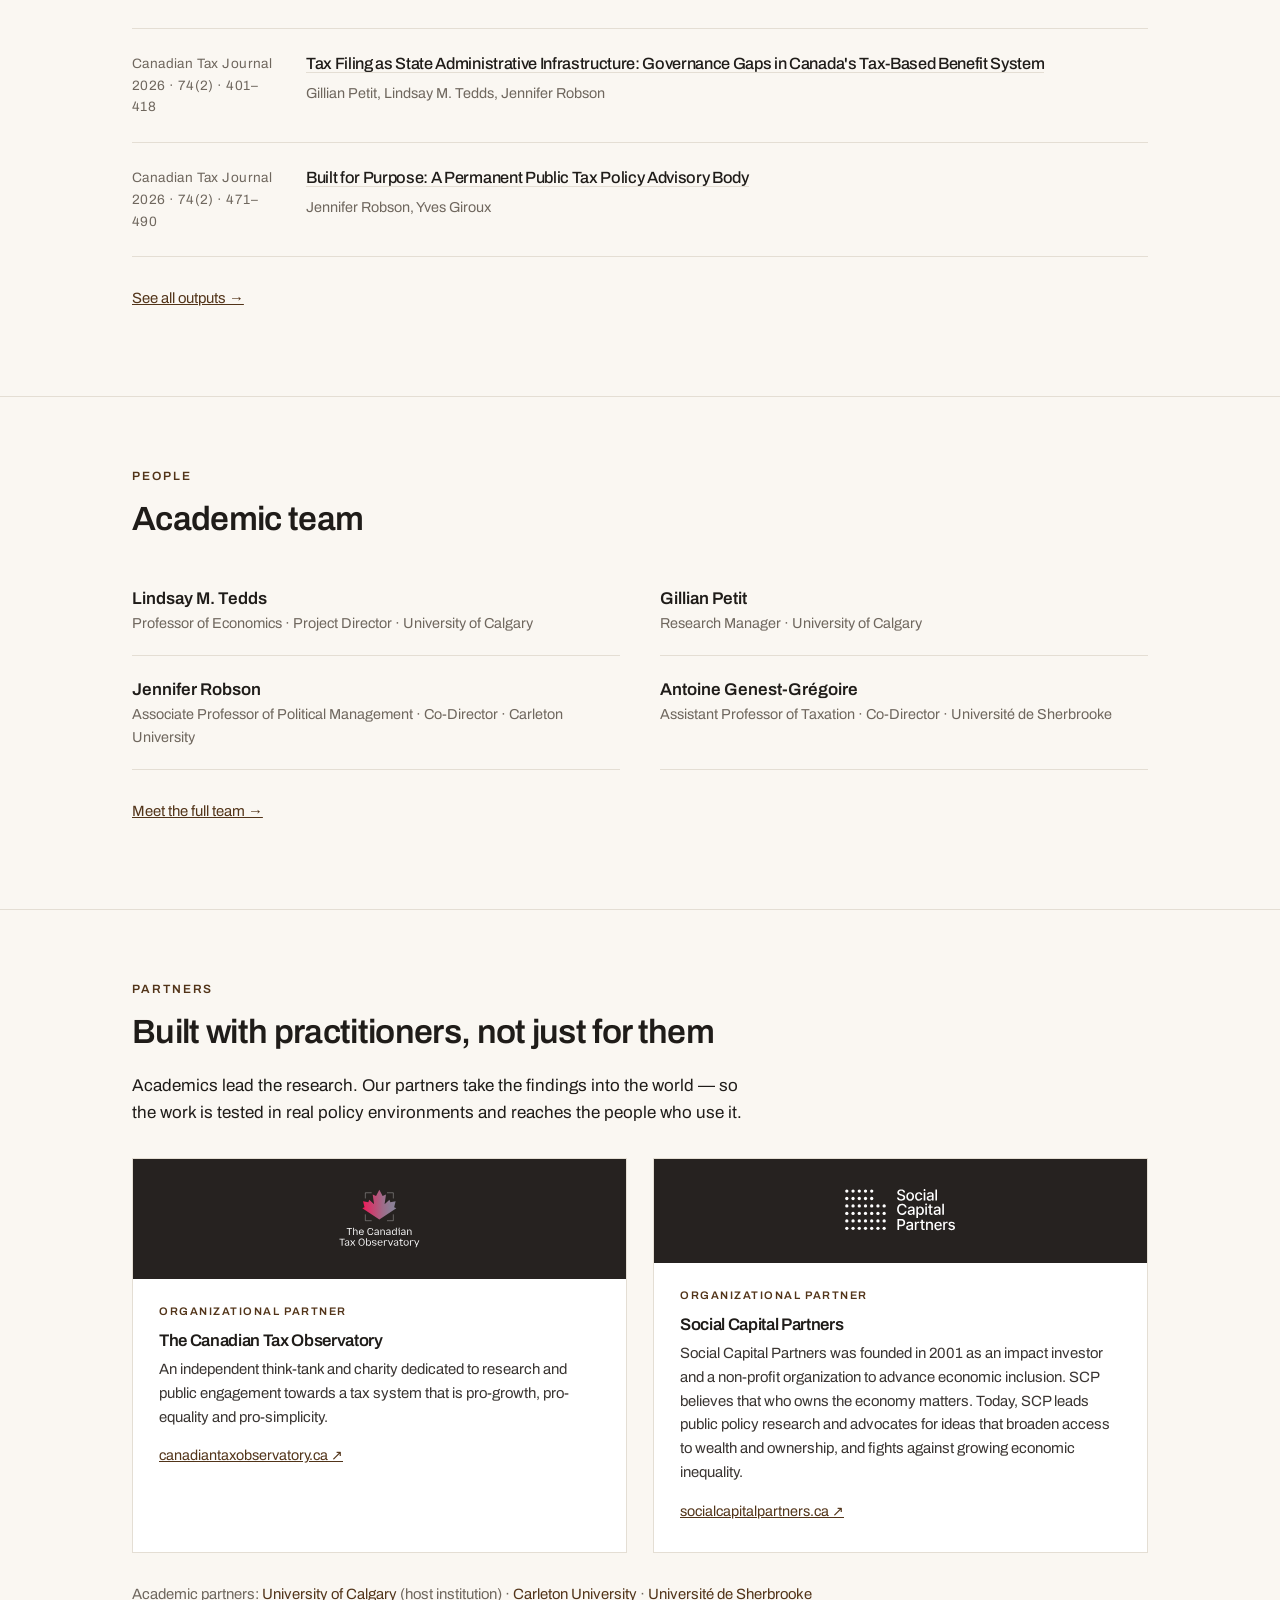
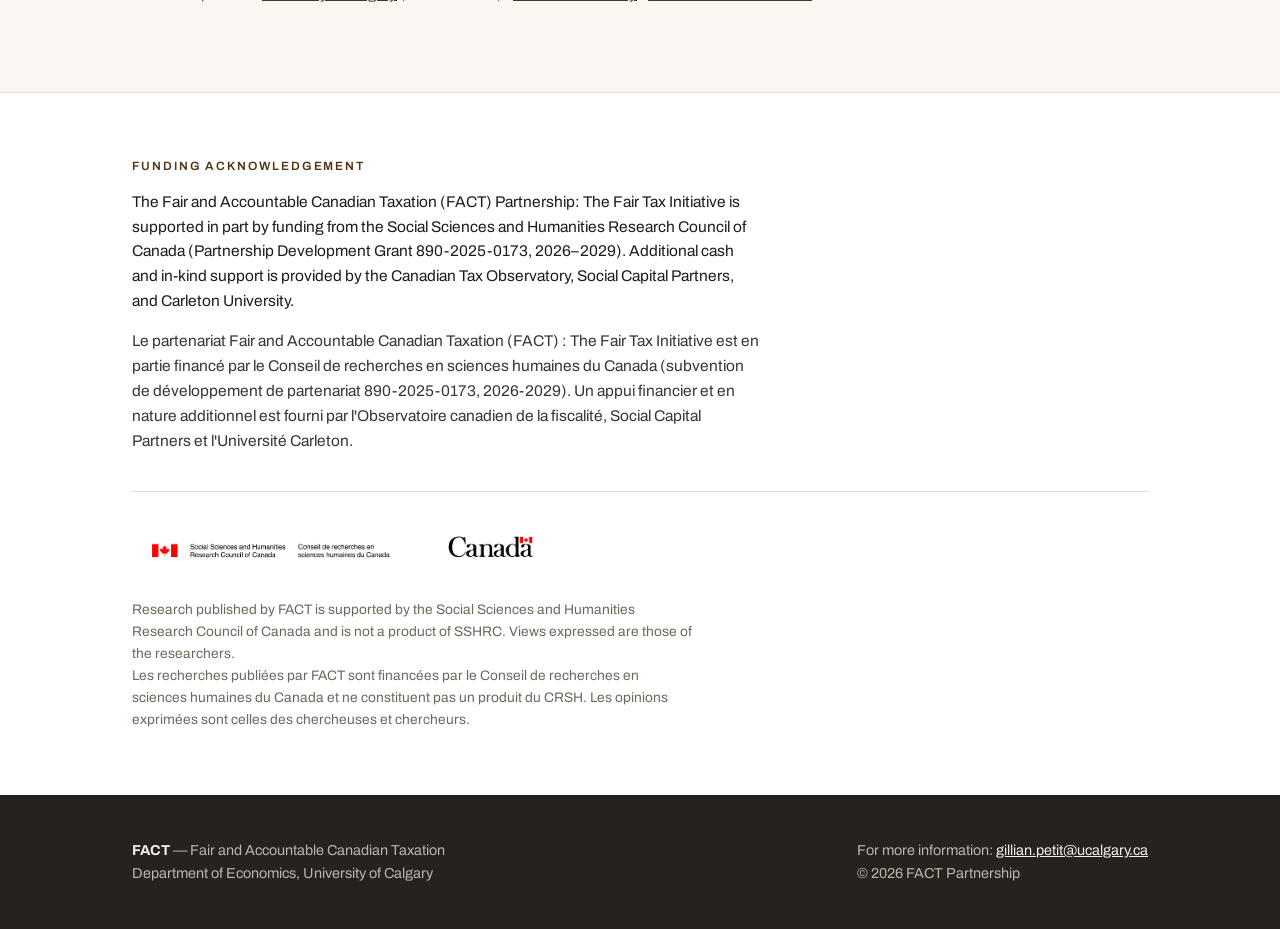
==== commit dee2d43a: "Add files via upload" ====
--- a/index.html
+++ b/index.html
@@ -445,9 +445,9 @@
         <h3>Research Themes</h3>
         <p>Tax Mix &amp; Progressivity · Redistribution &amp; Public Value · Administrative Equity &amp; Access</p>
       </a>
-      <a class="card" href="announcements.html#senate-banc-2026-10-28">
-        <h3>Latest output</h3>
-        <p>Brief to the Senate Banking Committee on Canada&rsquo;s underground economy, October 2026</p>
+      <a class="card" href="announcements.html">
+        <h3>Latest outputs</h3>
+        <p>A brief to the Senate Banking Committee and a new article in <em>Perspectives on Tax Law &amp; Policy</em>, October 2026</p>
       </a>
     </div>
   </div>
@@ -544,6 +544,13 @@
           <div>
             <h3><a href="fact-pb-senate-banc-en.html">Compliance by Design: Why Businesses Fail to Report Income, and Why the Answer Lies in Tax Administration as State Infrastructure</a></h3>
             <p class="authors">Lindsay M. Tedds</p>
+          </div>
+        </article>
+        <article class="output">
+          <div class="meta">Perspectives on Tax Law &amp; Policy<br>2026 · 7(3)</div>
+          <div>
+            <h3><a href="https://www.ctf.ca/EN/Newsletters/Perspectives/2026/3/260306.aspx" target="_blank" rel="noopener">Universal Is Not Neutral: Who the Personal Tax System Leaves Out</a></h3>
+            <p class="authors">Gillian Petit, Lindsay M. Tedds</p>
           </div>
         </article>
         <article class="output">
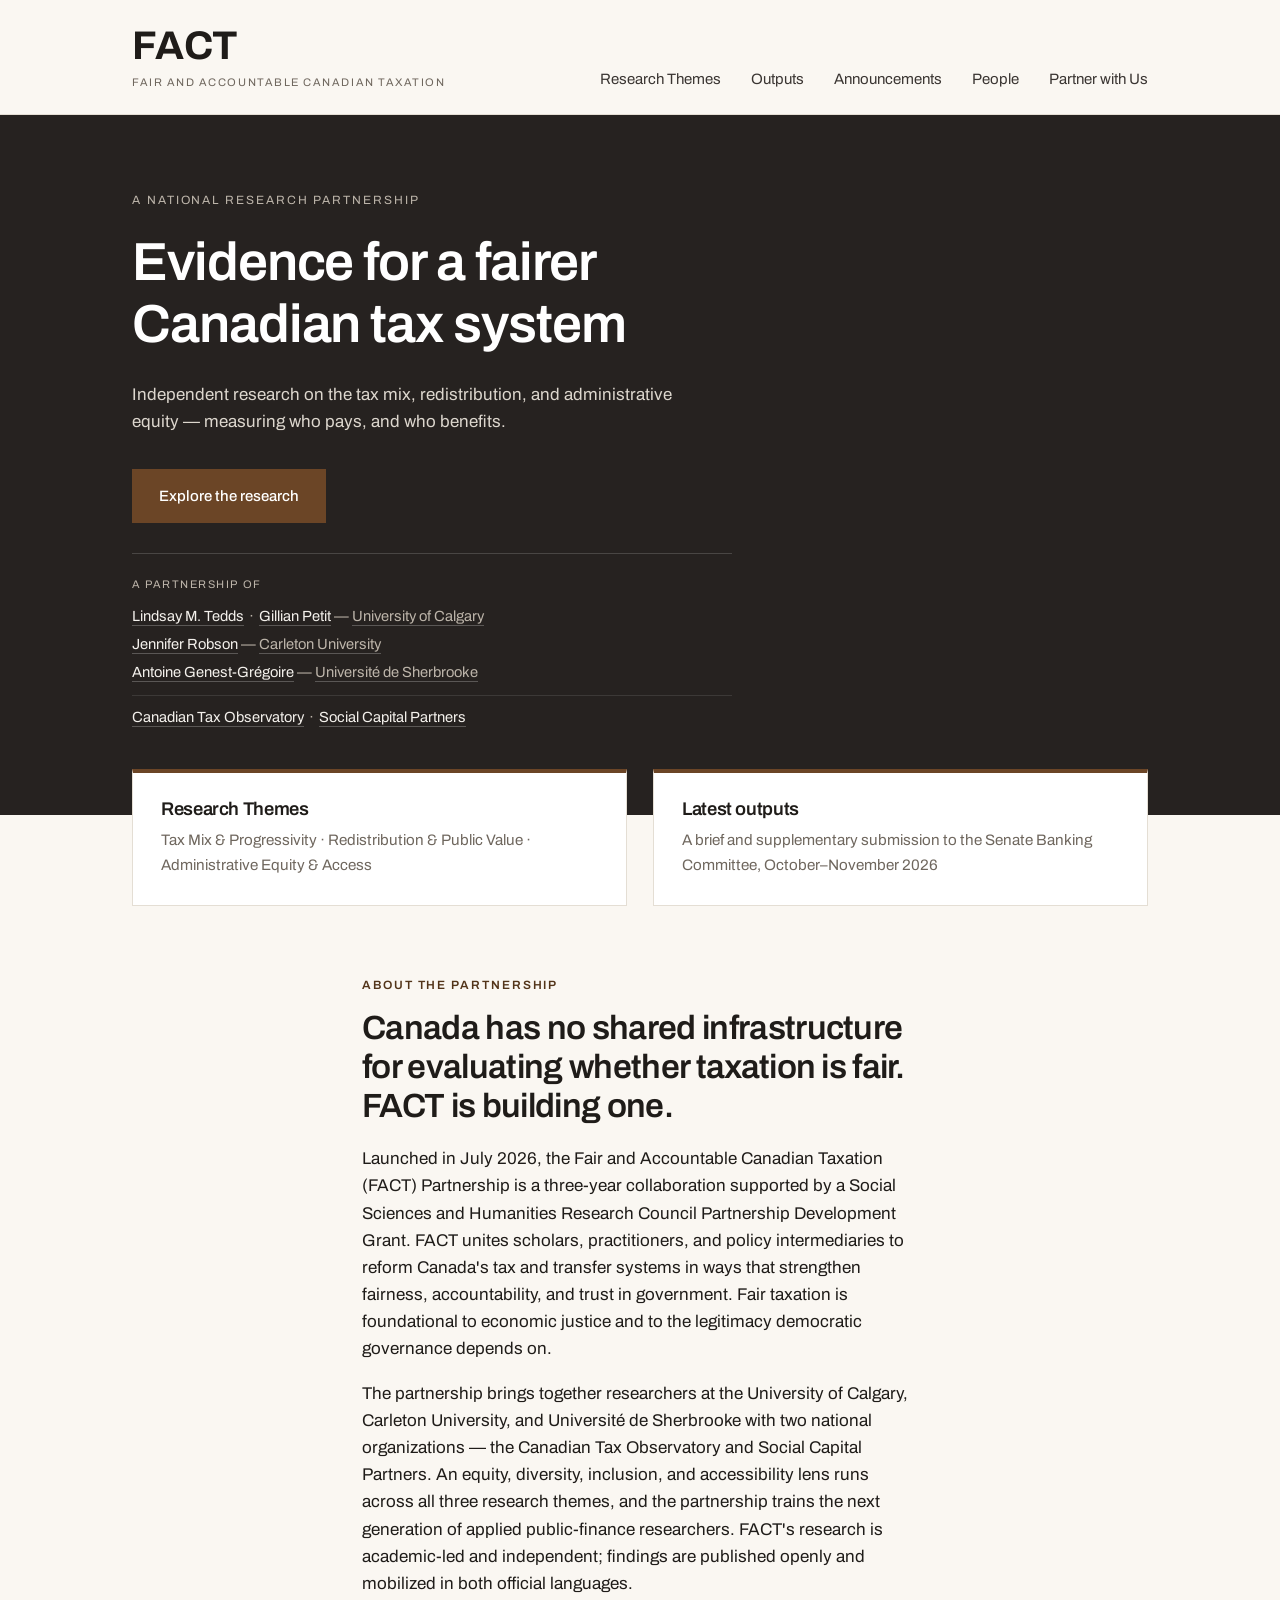
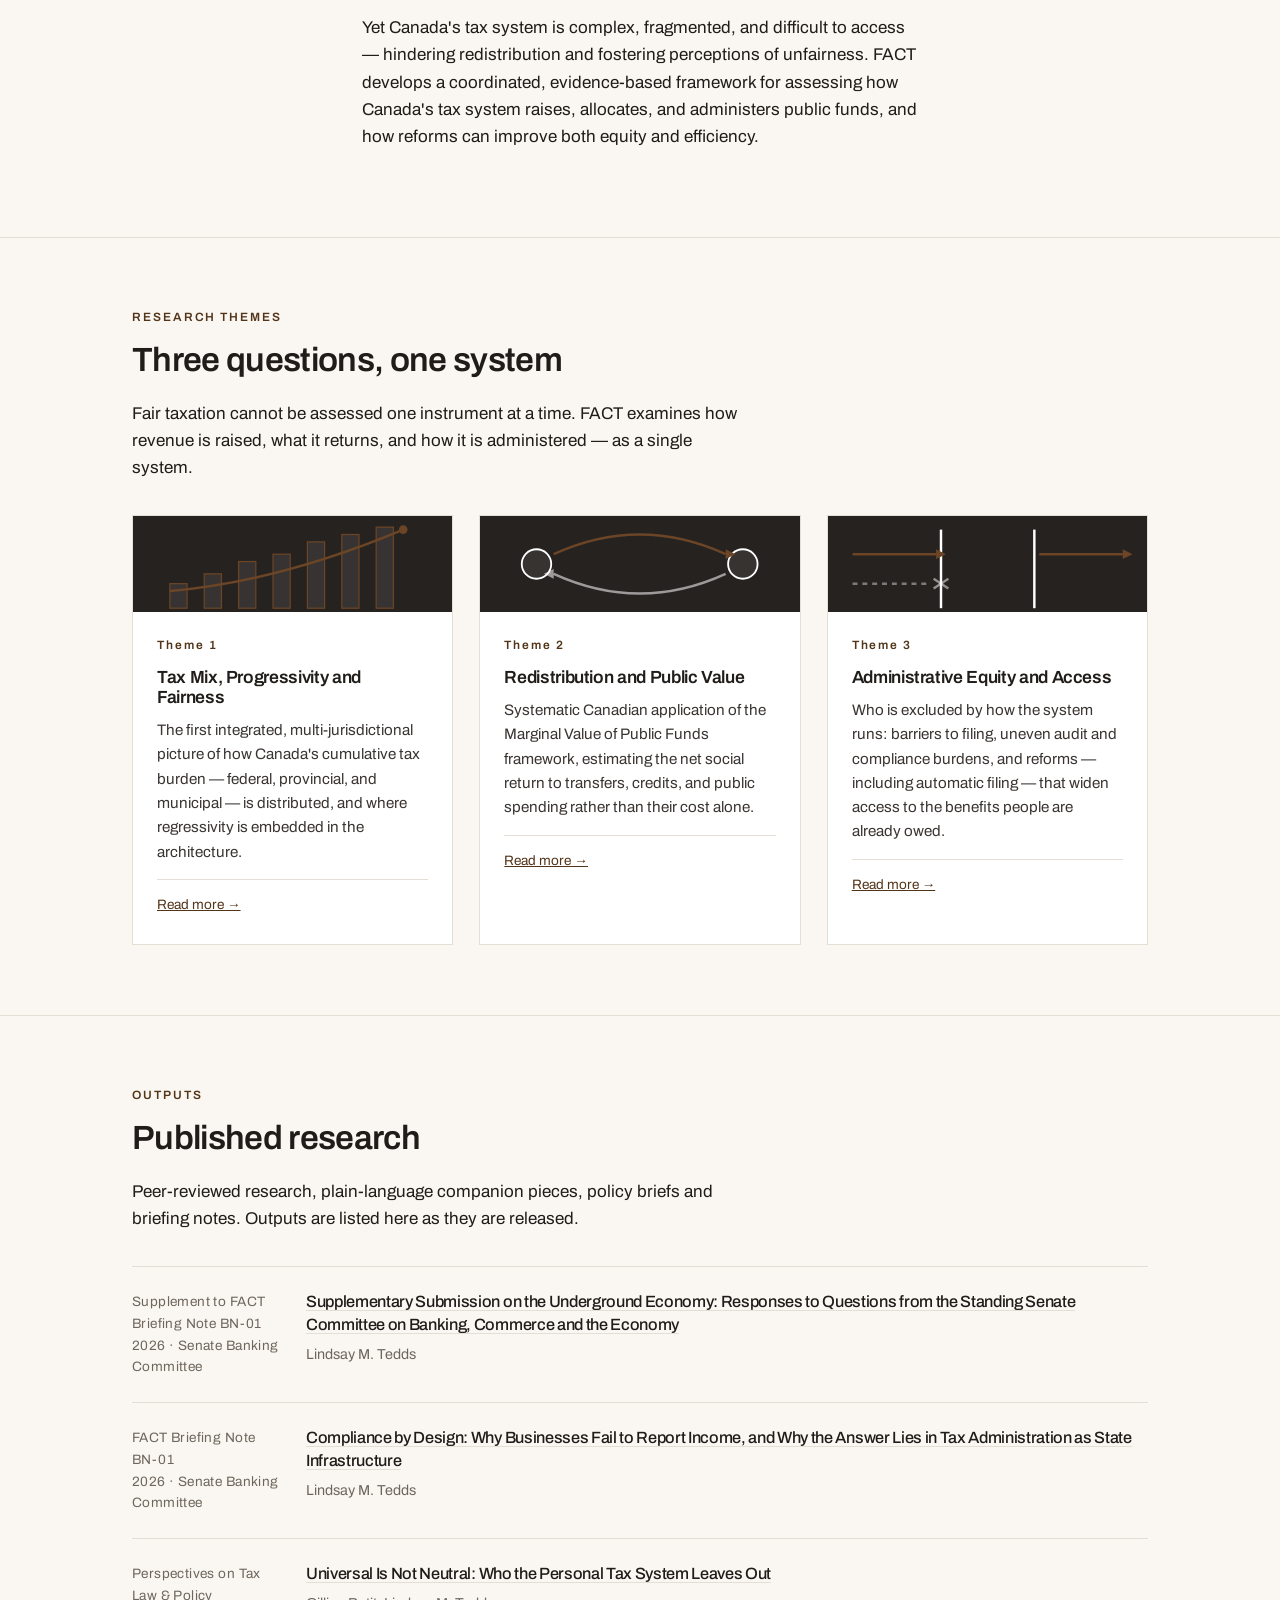
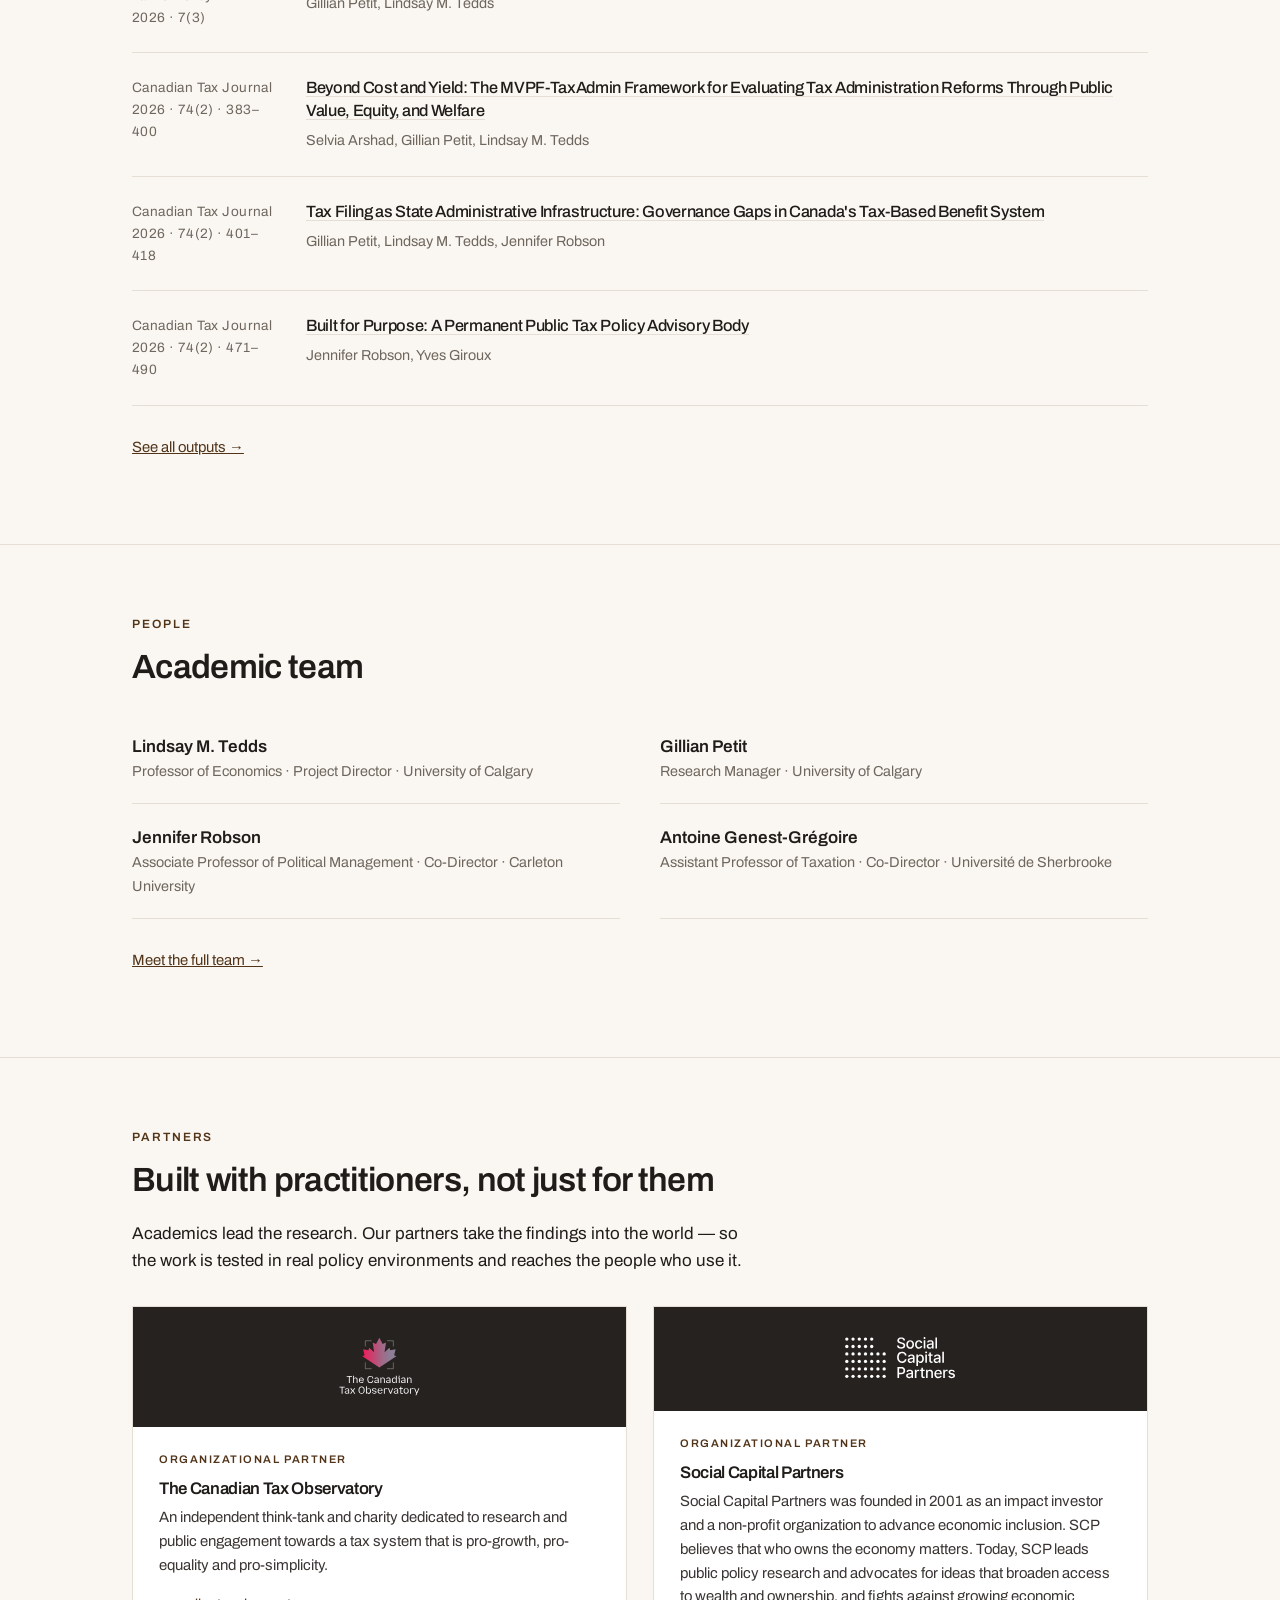
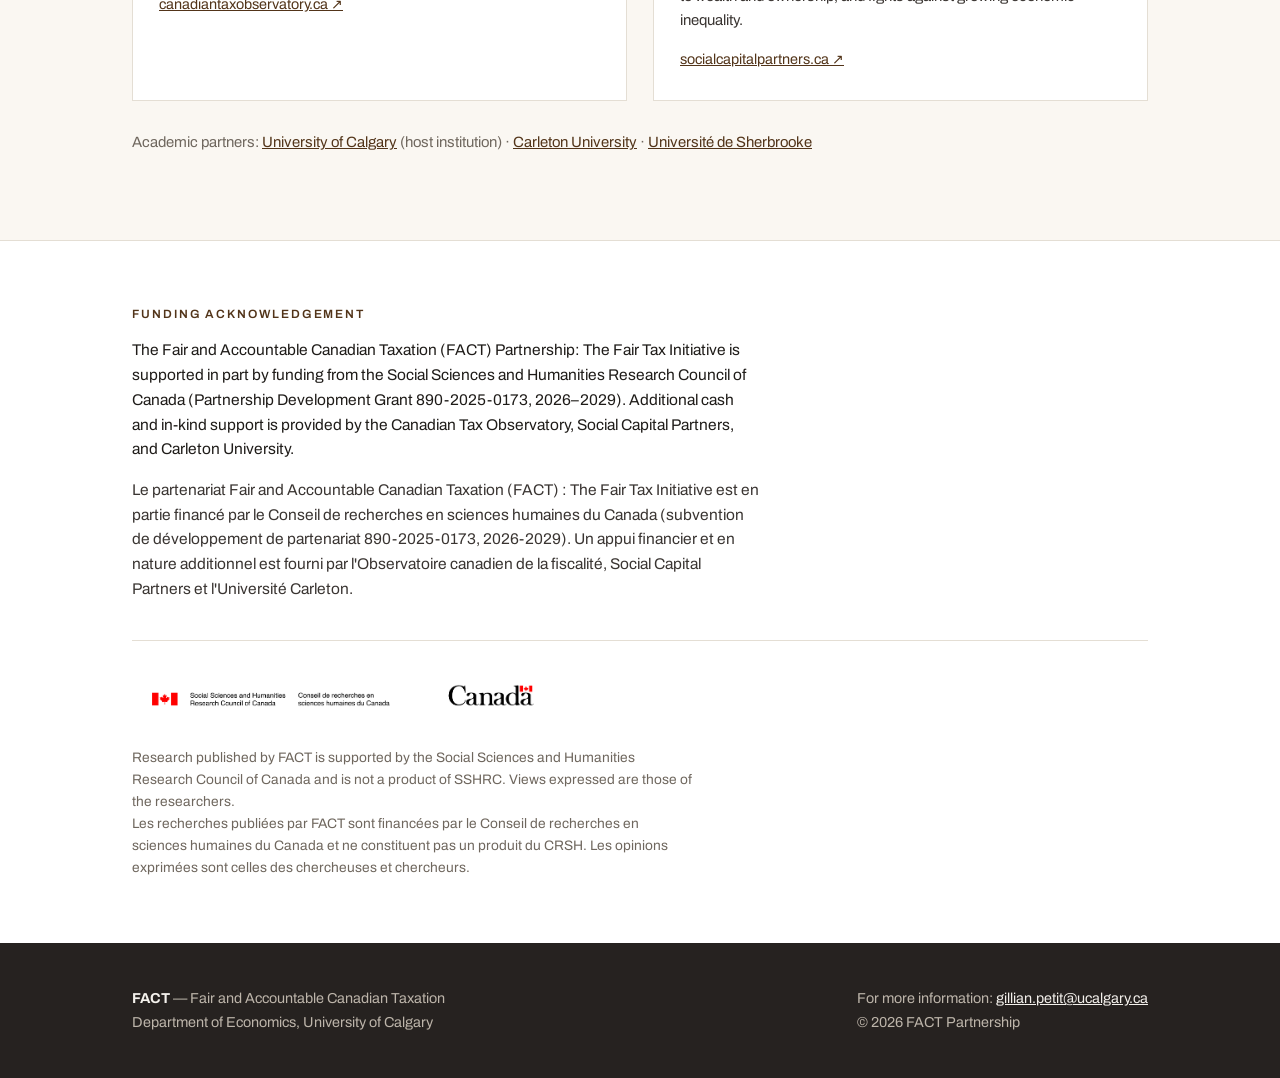
==== commit 0b80bbf0: "Add files via upload" ====
--- a/index.html
+++ b/index.html
@@ -447,7 +447,7 @@
       </a>
       <a class="card" href="announcements.html">
         <h3>Latest outputs</h3>
-        <p>A brief to the Senate Banking Committee and a new article in <em>Perspectives on Tax Law &amp; Policy</em>, October 2026</p>
+        <p>A brief and supplementary submission to the Senate Banking Committee, October&ndash;November 2026</p>
       </a>
     </div>
   </div>
@@ -536,11 +536,18 @@
     <div class="wrap">
       <p class="section-label">Outputs</p>
       <h2>Published research</h2>
-      <p class="measure">Peer-reviewed research, plain-language companion pieces, and policy briefs. Outputs are listed here as they are released.</p>
+      <p class="measure">Peer-reviewed research, plain-language companion pieces, policy briefs and briefing notes. Outputs are listed here as they are released.</p>
 
       <div style="margin-top:34px">
         <article class="output">
-          <div class="meta">FACT Policy Brief<br>2026 · Senate Banking Committee</div>
+          <div class="meta">Supplement to FACT Briefing Note BN-01<br>2026 · Senate Banking Committee</div>
+          <div>
+            <h3><a href="fact-bn-01-supplement-en.html">Supplementary Submission on the Underground Economy: Responses to Questions from the Standing Senate Committee on Banking, Commerce and the Economy</a></h3>
+            <p class="authors">Lindsay M. Tedds</p>
+          </div>
+        </article>
+        <article class="output">
+          <div class="meta">FACT Briefing Note BN-01<br>2026 · Senate Banking Committee</div>
           <div>
             <h3><a href="fact-pb-senate-banc-en.html">Compliance by Design: Why Businesses Fail to Report Income, and Why the Answer Lies in Tax Administration as State Infrastructure</a></h3>
             <p class="authors">Lindsay M. Tedds</p>
